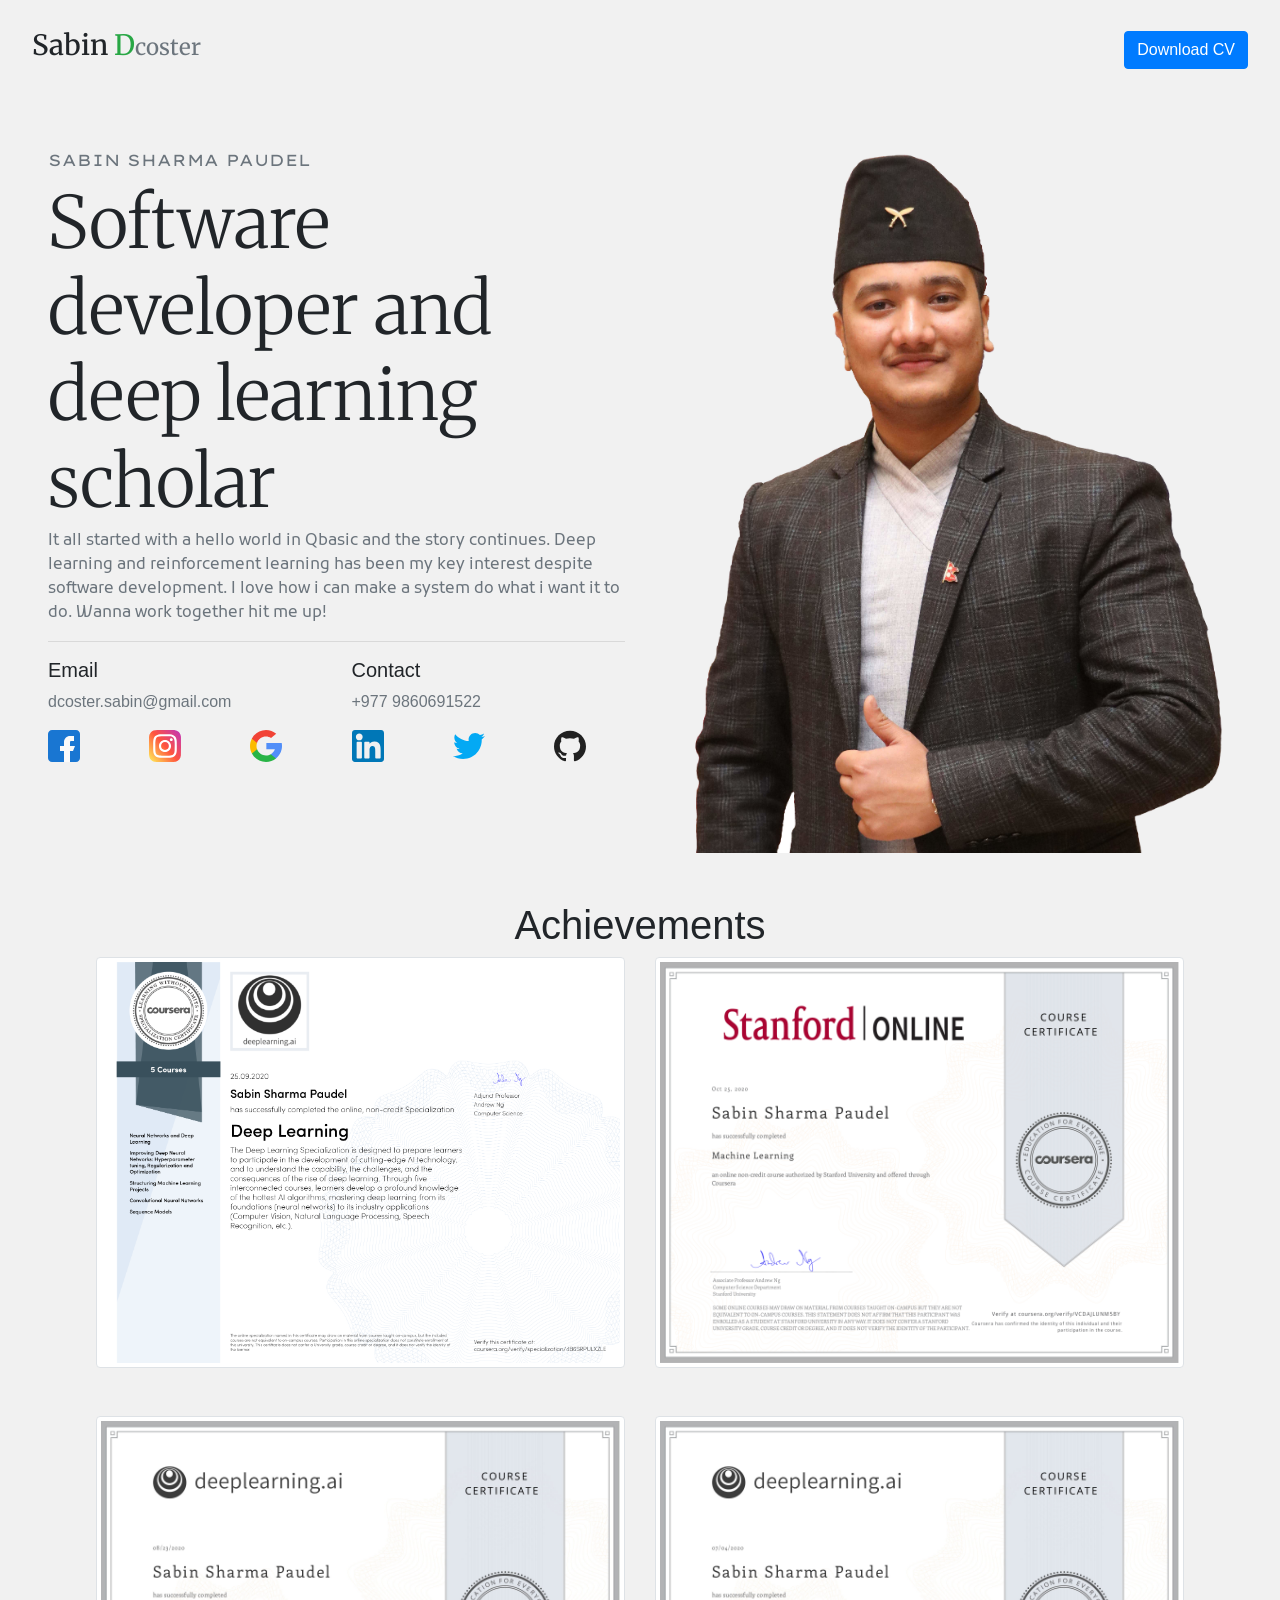
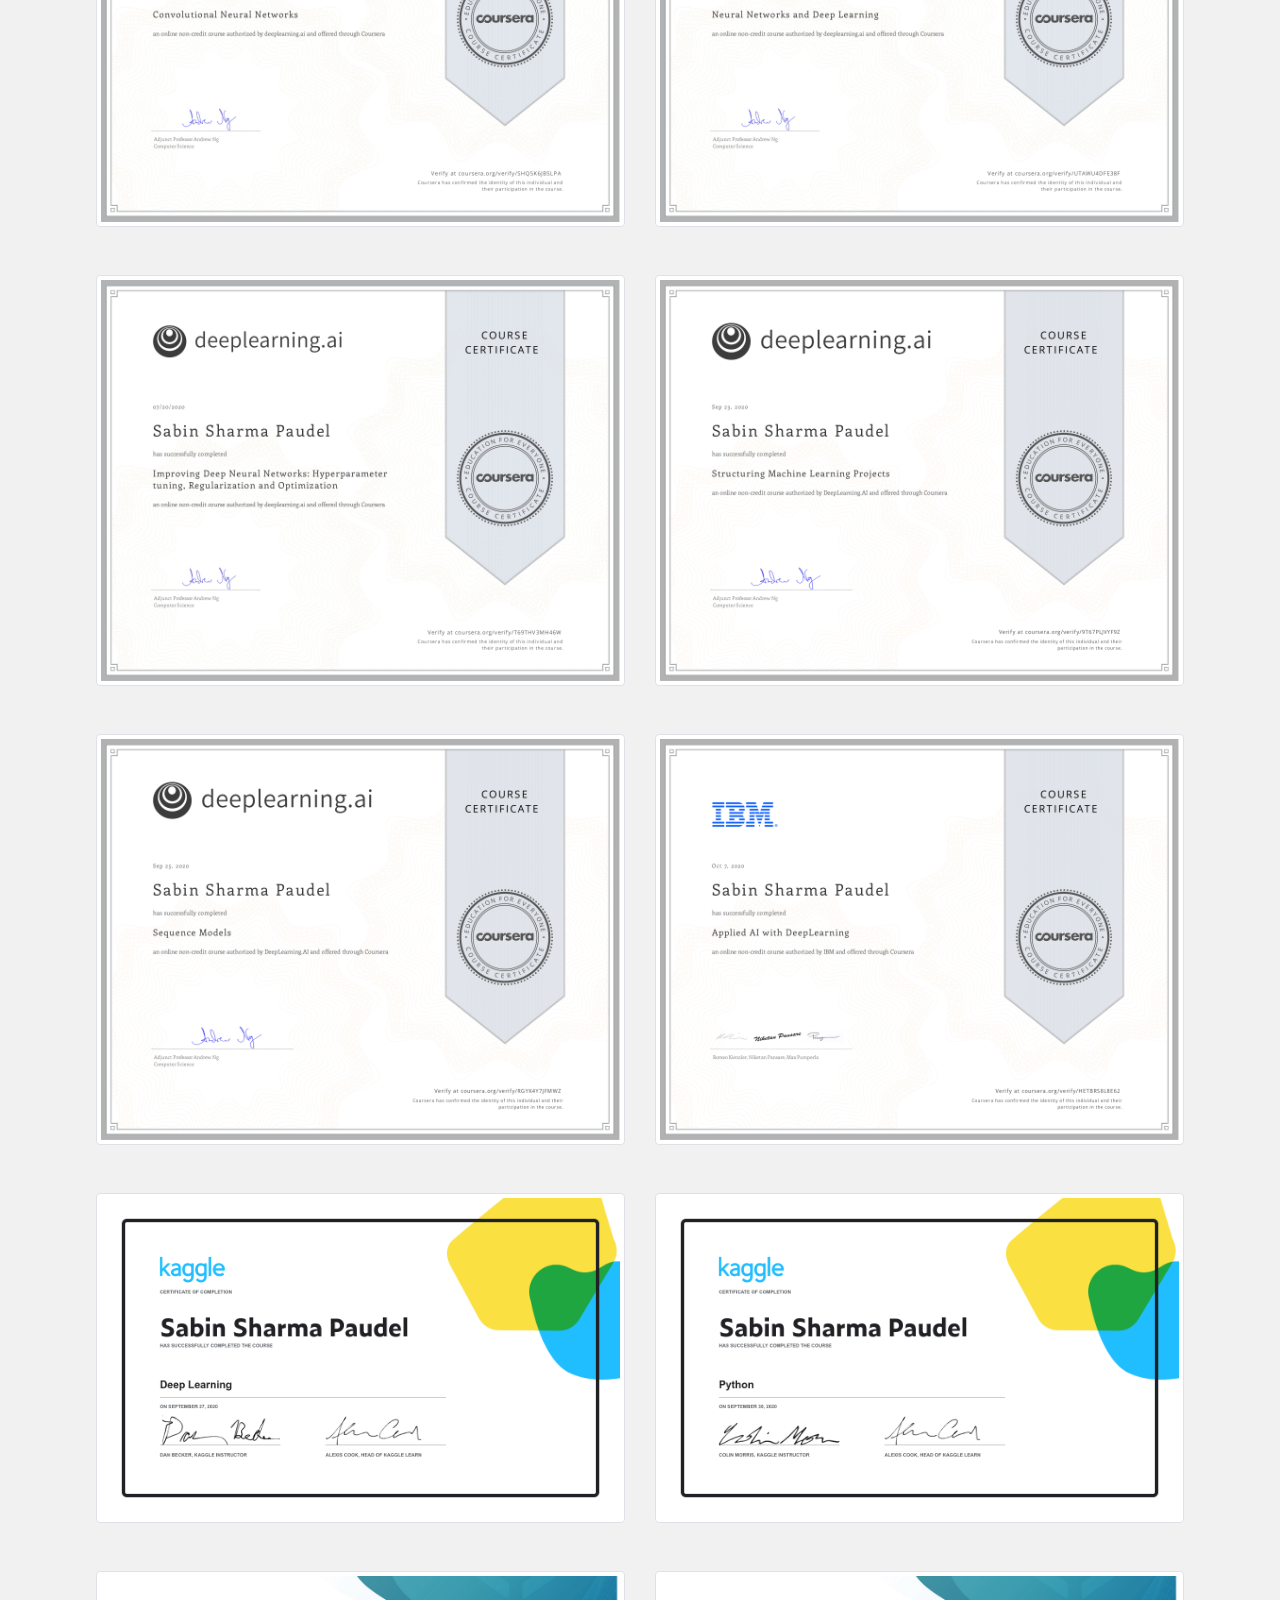
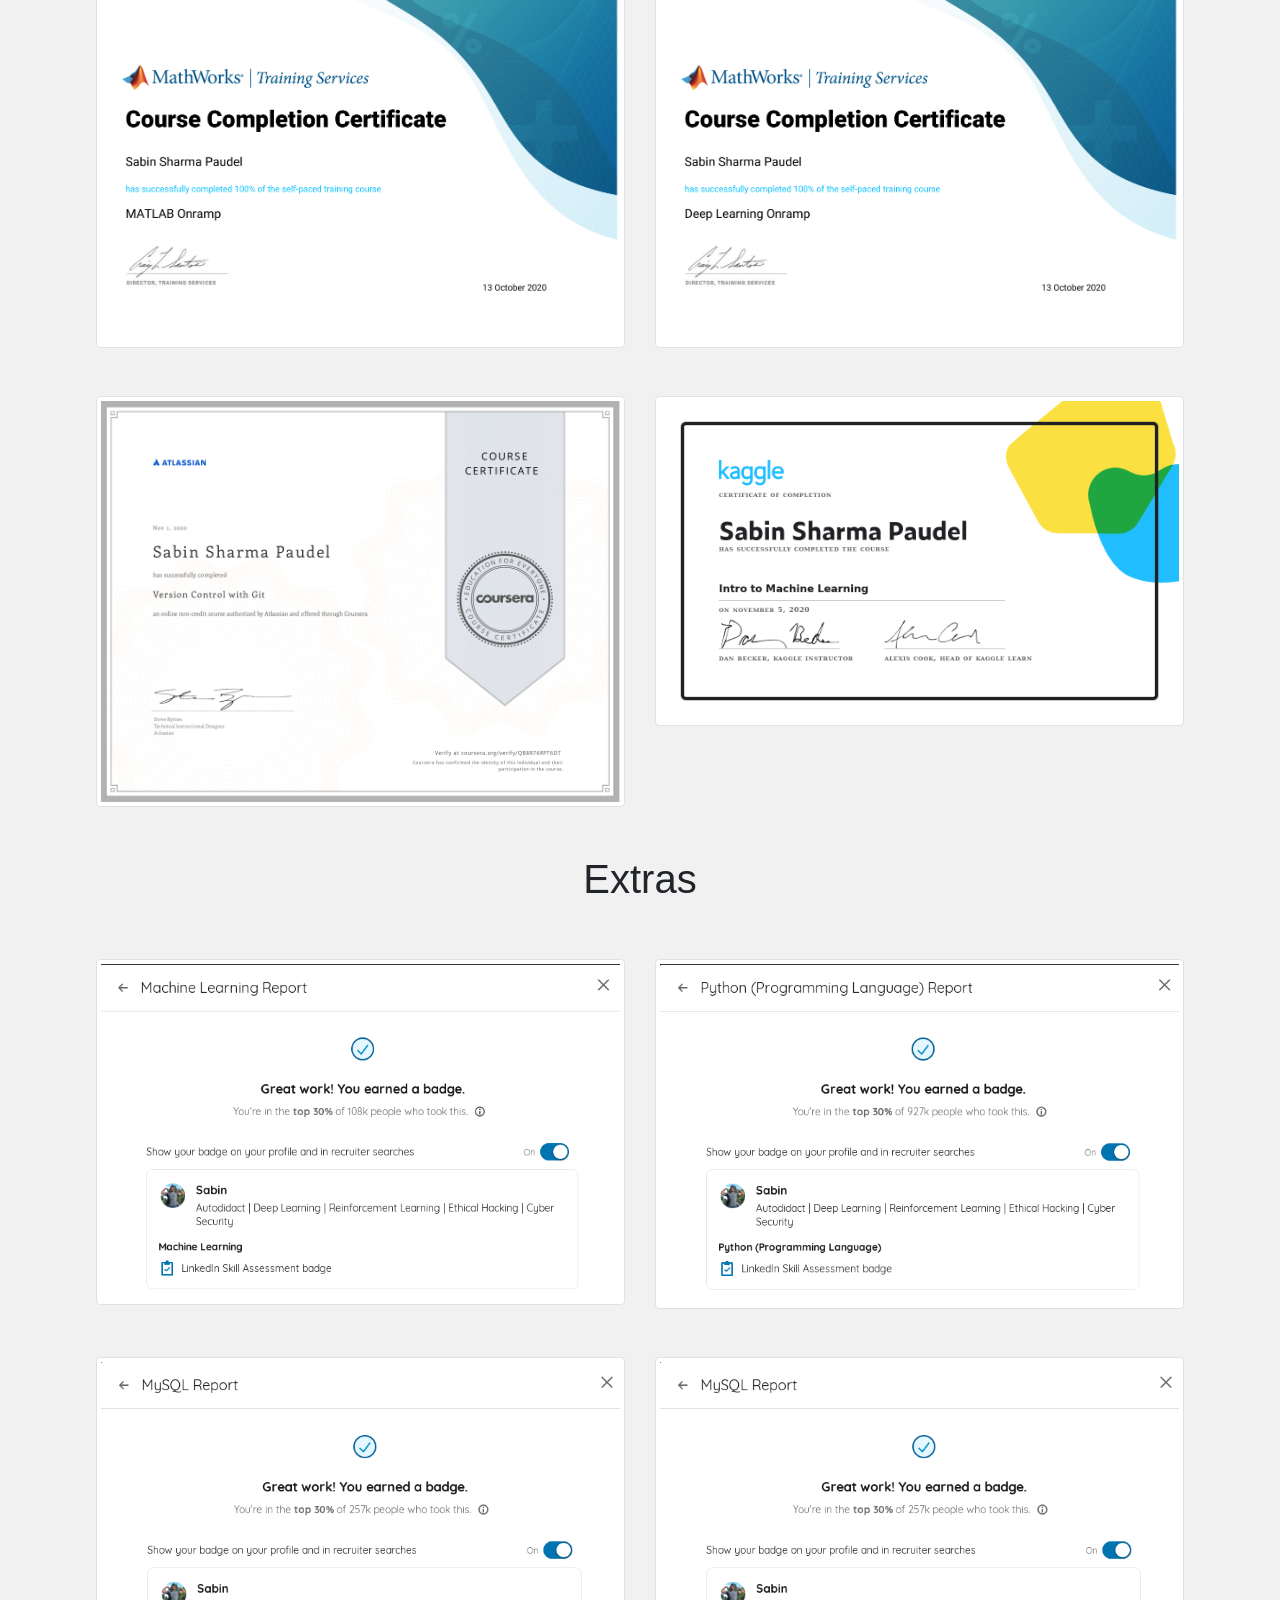
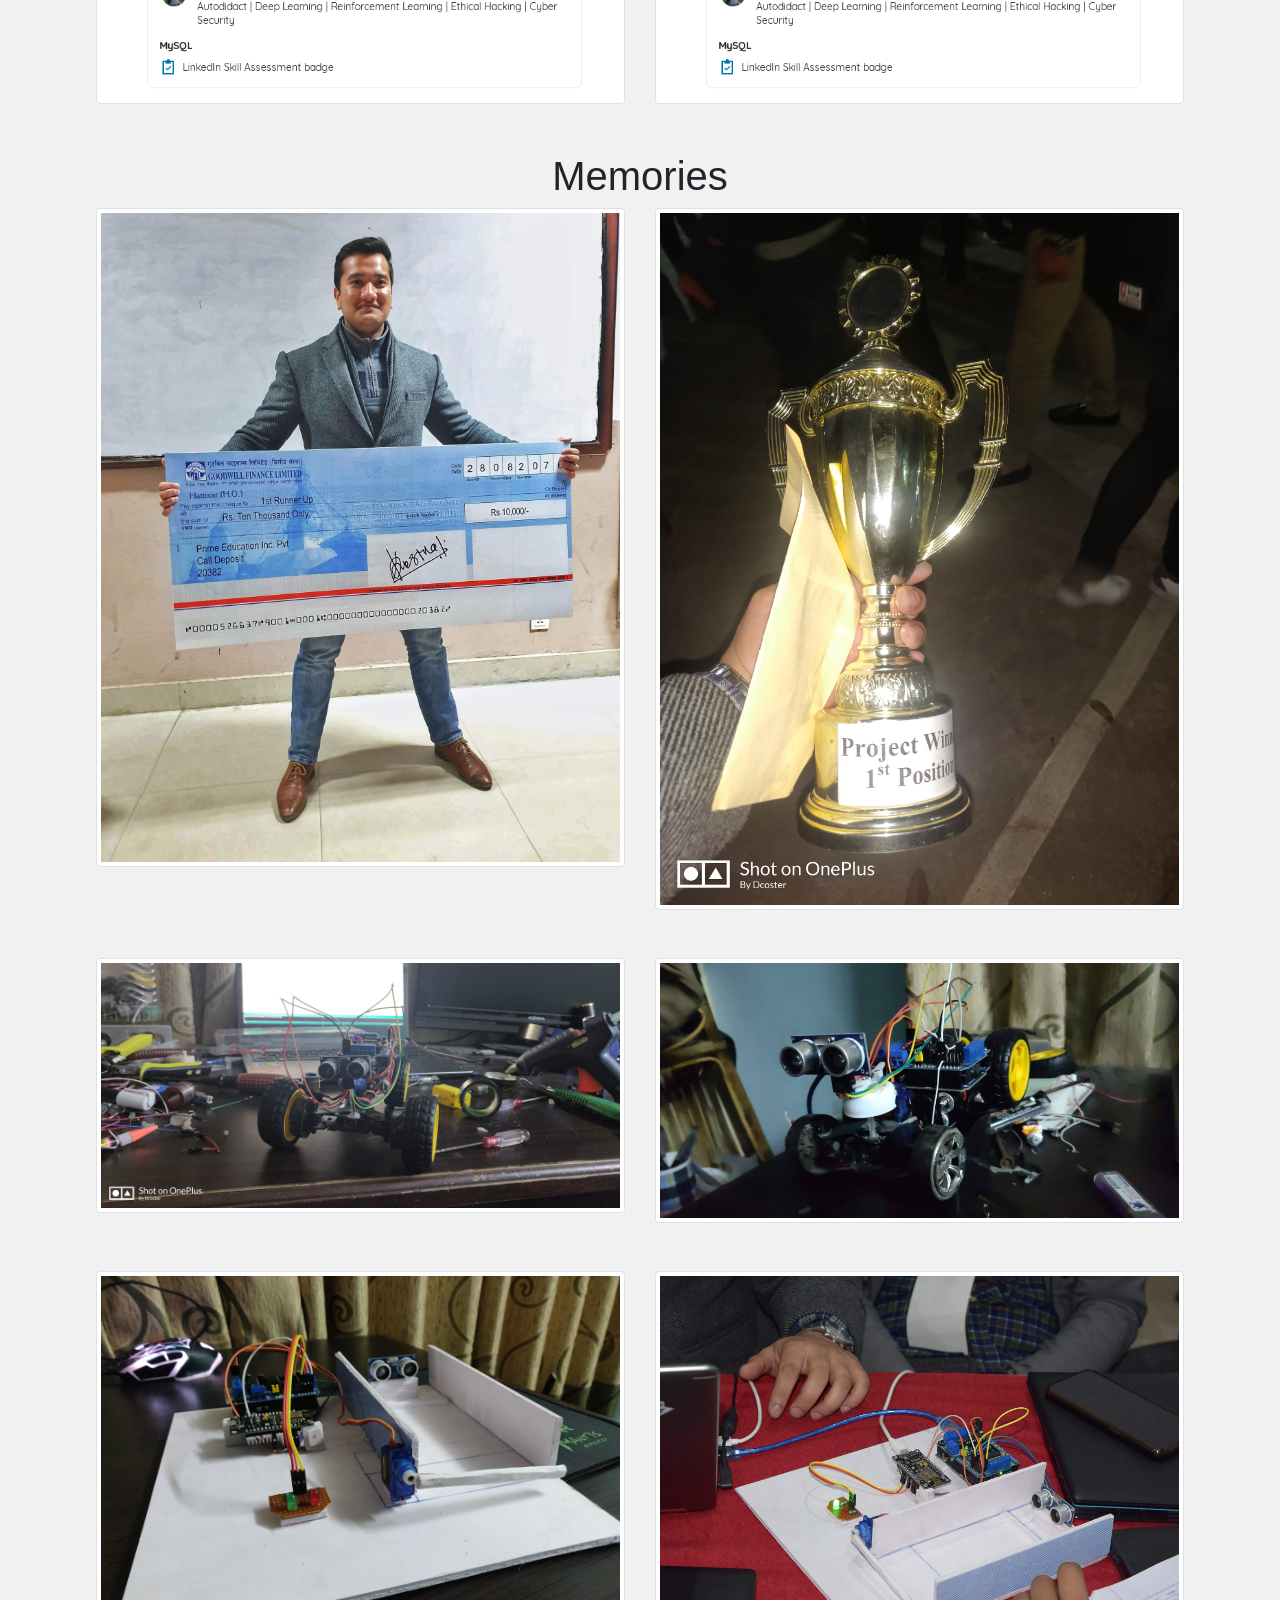
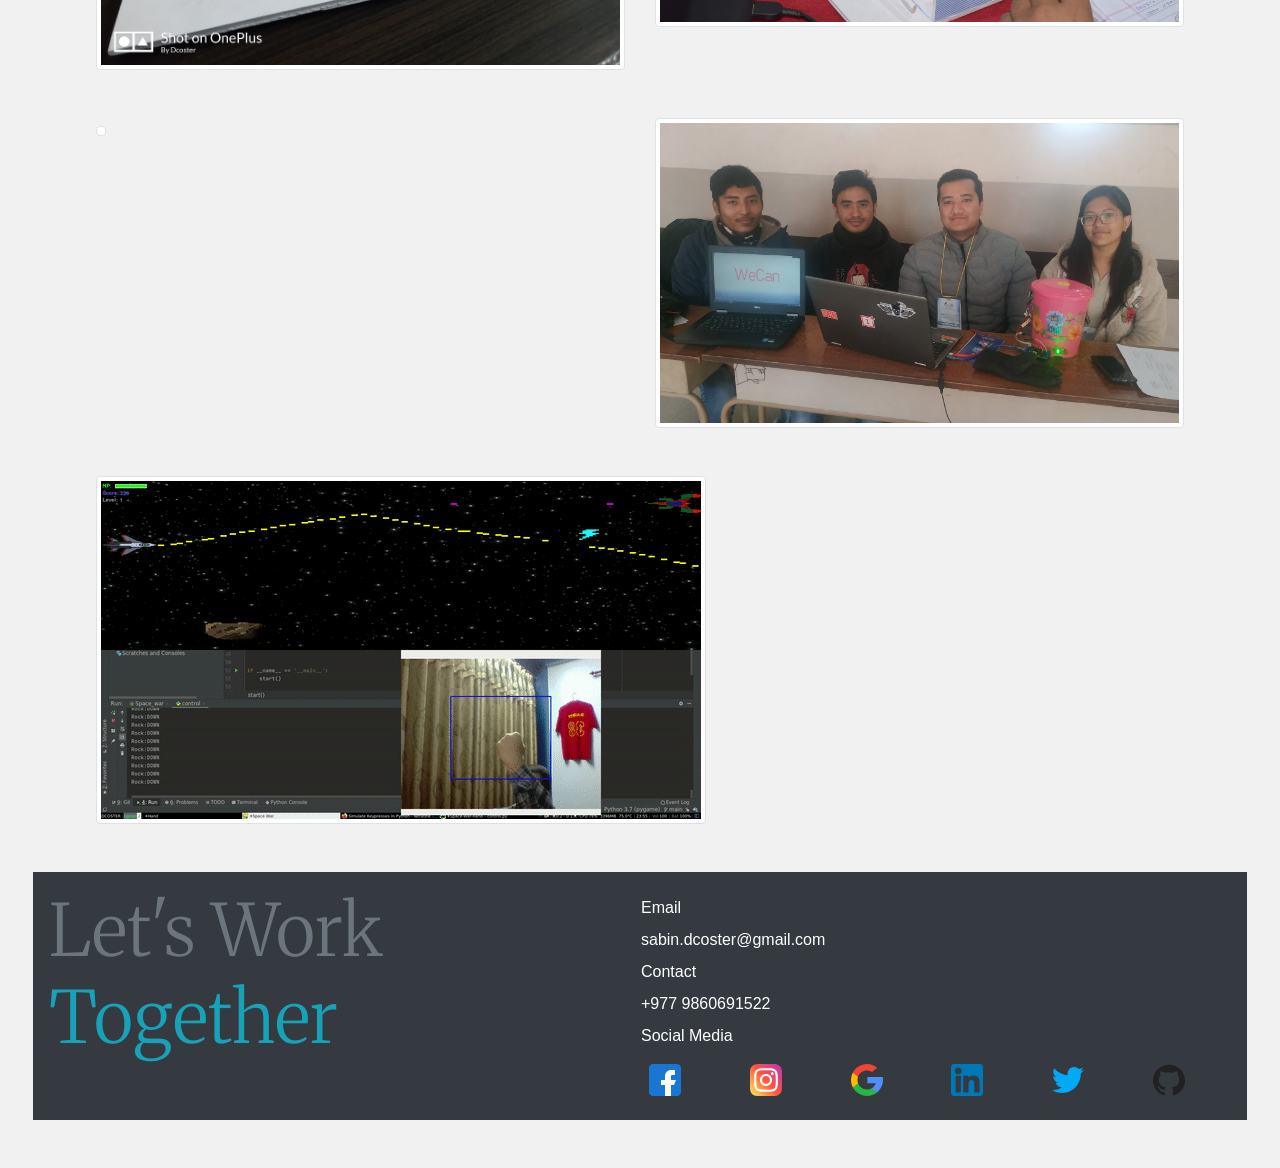
==== index.html @ be34d90a "Kaggle Ml Added" ====
<!DOCTYPE html>
<html lang="en">

<head>
    <link rel="stylesheet" href="https://stackpath.bootstrapcdn.com/bootstrap/4.5.2/css/bootstrap.min.css"
        integrity="sha384-JcKb8q3iqJ61gNV9KGb8thSsNjpSL0n8PARn9HuZOnIxN0hoP+VmmDGMN5t9UJ0Z" crossorigin="anonymous">
    <link rel="stylesheet" href="/static/fontawesome/css/all.min.css">
    <link href="https://fonts.googleapis.com/css2?family=Kufam:wght@500&family=Merriweather:ital@1&display=swap"
        rel="stylesheet">
    <link href="https://fonts.googleapis.com/css2?family=Lexend+Peta&display=swap" rel="stylesheet">
    <meta charset="UTF-8">
    <title>Sabin Dcoster</title>
</head>

<body style="background-color: #f1f1f1">

    <header class="p-3">
        <nav class="navbar ">
            <div class="navbar-brand">
                <h3 style="font-family: 'Merriweather',Serif">Sabin <span class="text-success">D<small
                            class="text-muted">coster</small></span></h3>
            </div>
            <div class="naw-item">
                <button class="btn btn-primary" onclick="window.location.href='./assets/cv/cv.pdf'">Download CV</button>
            </div>
            
            </h1>
        </nav>
    </header>
    <div class="container-fluid p-5">

        <div class="row">
            <div class="col align-text-bottom">
                <div class=" text-muted" style="font-family: 'Lexend Peta',sans-serif">SABIN SHARMA PAUDEL</div>
                <div class="display-3 pt-2" style="font-family: 'Merriweather',Serif">
                    Software developer and
                    <br>
                    deep learning scholar
                </div>
                <div class="text-muted mt-1 text-justified" style="font-family: 'Kufam',Serif">
                    It all started with a hello world in Qbasic and the story continues. Deep learning and reinforcement
                    learning
                    has been my key interest despite software development. I love how i can make a system do what i want
                    it
                    to do.
                    Wanna work together hit me up!
                </div>
                <hr>
                <div class="row">
                    <div class="col">
                        <h5>Email</h5>
                        <div class="text-muted">dcoster.sabin@gmail.com</div>
                    </div>
                    <div class="col">
                        <h5>Contact</h5>
                        <div class="text-muted">
                            +977 9860691522
                        </div>
                    </div>
                </div>
                <div class="row mt-3">
                    <div class="col">
                        <img src="./assets/images/social_media/facebook.svg" height="32" width="32" alt=""
                            style="cursor: pointer"
                            onclick="window.location.href='https://www.facebook.com/sabin.sharma.73307'">
                    </div>
                    <div class="col">
                        <img src="./assets/images/social_media/instagram-sketched.svg" height="32" width="32" alt=""
                            style="cursor: pointer"
                            onclick="window.location.href='https://www.instagram.com/dcoster.sabin/'">
                    </div>
                    <div class="col">
                        <img src="./assets/images/social_media/google-hangouts.svg" height="32" width="32" alt=""
                            style="cursor: pointer">
                    </div>
                    <div class="col">
                        <img src="./assets/images/social_media/linkedin.svg" height="32" width="32" alt=""
                            style="cursor: pointer"
                            onclick="window.location.href='https://www.linkedin.com/in/sabin-sharma-398a63192/'">
                    </div>
                    <div class="col">
                        <img src="./assets/images/social_media/twitter.svg" height="32" width="32" alt=""
                            style="cursor: pointer">
                    </div>
                    <div class="col">
                        <img src="./assets/images/social_media/github.svg" height="32" width="32" alt=""
                            style="cursor: pointer" onclick="window.location.href='https://github.com/dcostersabin'">
                    </div>
                </div>
            </div>
            <div class="col">
                <img src="./assets/images/self_with_gray.jpeg" alt="" class="img-fluid">
            </div>
        </div>

        <div class="row m-5">
            <div class="col text-center">
                <h1>Achievements</h1>
            </div>
            <div class="row">
                <div class="col">
                    <img src="./assets/images/certificates/specialization.png" alt="" srcset="" class="img-thumbnail">
                </div>

                <div class="col">
                    <img src="./assets/images/certificates/stanford.png" alt="" srcset="" class="img-thumbnail">
                </div>



            </div>
            <div class="row mt-5 ">
                <div class="col">
                    <img src="./assets/images/certificates/cnn.jpg" alt="..." class="img-thumbnail">
                </div>
                <div class="col">
                    <img src="./assets/images/certificates/deep.jpg" alt="..." class="img-thumbnail">
                </div>

            </div>

            <div class="row mt-5 ">

                <div class="col">
                    <img src="./assets/images/certificates/hyper.jpg" alt="..." class="img-thumbnail">
                </div>
                <div class="col">
                    <img src="./assets/images/certificates/structure.png" alt="..." class="img-thumbnail">
                </div>


            </div>


            <div class="row mt-5">
                <div class="col">
                    <img src="./assets/images/certificates/sequence.png" alt="..." class="img-thumbnail">
                </div>
                <div class="col">
                    <img src="./assets/images/certificates/ibm_deep_learning.png" alt="..." class="img-thumbnail">
                </div>

            </div>

            <div class="row mt-5">
                <div class="col">
                    <img src="./assets/images/certificates/kaggle_deep_learning.png" alt="" srcset=""
                        class="img-thumbnail">
                </div>
                <div class="col">
                    <img src="./assets/images/certificates/kaggle_python.png" alt="" srcset="" class="img-thumbnail">
                </div>

            </div>
            <div class="row mt-5">
                <div class="col">
                    <img src="./assets/images/certificates/matlab.png" alt="" srcset="" class="img-thumbnail">
                </div>
                <div class="col">
                    <img src="./assets/images/certificates/matlab_deeplearning.png" alt="" srcset=""
                        class="img-thumbnail">
                </div>

            </div>

            <div class="row mt-5">
                <div class="col">
                    <img src="./assets/images/certificates/git.png" alt="" srcset="" class="img-thumbnail">
                </div>
                
                <div class="col">
                    <img src="./assets/images/certificates/kaggle-ml.png" alt="" srcset="" class="img-thumbnail">
                </div>

            </div>

        </div>

        <div class="row m-5 text-center">

            <div class="col col-md-12 text-center">
                <h1>Extras</h1>
            </div>


            <div class="row mt-5">
                <div class="col col-md-6 ">
                    <img class="img-thumbnail" src="./assets/images/certificates/linkedin-ml.png" alt="">
                </div>
                <div class="col col-md-6">
                    <img src="./assets/images/certificates/linkedin-python.png" alt="" class="img-thumbnail">
                </div>
                
            </div>
            <div class="row mt-5">
               
                <div class="col col-md-6">
                    <img src="./assets/images/certificates/linkedin-mysql.png" alt="" class="img-thumbnail">
                </div>
                <div class="col col-md-6">
                    <img src="./assets/images/certificates/linkedin-mysql.png" alt="" class="img-thumbnail">
                </div>
            </div>

        </div>


        <div class="row m-5 ">

            <div class="col text-center">
                <h1>Memories</h1>
            </div>

            <div class="row">
                <div class="col">
                    <img class="img-thumbnail" src="./assets/memories/firstwecan.jpg" alt="">
                </div>
                <div class="col">
                    <img class="img-thumbnail" src="./assets/memories/first.jpg" alt="">
                </div>
            </div>

            <div class="row mt-5">

                <div class="col">
                    <img class="img-thumbnail" src="./assets/memories/autonomous.jpg" alt="">
                </div>
                <div class="col">
                    <img class="img-thumbnail" src="./assets/memories/car.jpeg" alt="">
                </div>

            </div>

            <div class="row mt-5">

                <div class="col">
                    <img class="img-thumbnail" src="./assets/memories/parking2.jpg" alt="">
                </div>
                <div class="col">
                    <img class="img-thumbnail" src="./assets/memories/parking1.jpg" alt="">
                </div>

            </div>

            <div class="row mt-5">

                <div class="col">
                    <img class="img-thumbnail" src="./assets/memories/wecan.gif" alt="">
                </div>
                <div class="col">
                    <img class="img-thumbnail" src="./assets/memories/wecanprime.jpg" alt="">
                </div>
            </div>

            <div class="row mt-5">

                <div class="col">
                    <img class="img-thumbnail" src="./assets/memories/demo.gif" alt="">
                </div>

            </div>


        </div>

        <div class="row bg-dark text-white mt-3">
            <div class="col p-3">
                <div class="display-3 text-muted " style="font-family: 'Merriweather',Serif">
                    Let's Work <span class="text-info">Together</span>
                </div>

            </div>

            <!--        Footer          -->
            <div class="col p-3">
                <div class="row mt-2">Email</div>
                <div class="row mt-2">sabin.dcoster@gmail.com</div>
                <div class="row mt-2">Contact</div>
                <div class="row mt-2">+977 9860691522</div>
                <div class="row mt-2">Social Media</div>
                <div class="row mt-2">
                    <div class="col p-2">
                        <img src="./assets/images/social_media/facebook.svg" height="32" width="32" alt=""
                            style="cursor: pointer"
                            onclick="window.location.href='https://www.facebook.com/sabin.sharma.73307'">
                    </div>
                    <div class="col p-2">
                        <img src="./assets/images/social_media/instagram-sketched.svg" height="32" width="32" alt=""
                            style="cursor: pointer"
                            onclick="window.location.href='https://www.instagram.com/dcoster.sabin/'">
                    </div>
                    <div class="col p-2">
                        <img src="./assets/images/social_media/google-hangouts.svg" height="32" width="32" alt=""
                            style="cursor: pointer">
                    </div>
                    <div class="col p-2">
                        <img src="./assets/images/social_media/linkedin.svg" height="32" width="32" alt=""
                            style="cursor: pointer"
                            onclick="window.location.href='https://www.linkedin.com/in/sabin-sharma-398a63192/'">
                    </div>
                    <div class="col p-2">
                        <img src="./assets/images/social_media/twitter.svg" height="32" width="32" alt=""
                            style="cursor: pointer">
                    </div>
                    <div class="col p-2">
                        <img src="./assets/images/social_media/github.svg" height="32" width="32" alt=""
                            style="cursor: pointer" onclick="window.location.href='https://github.com/dcostersabin'">
                    </div>
                </div>

            </div>
            <!--        Footer Close        -->
        </div>
    </div>

</body>
<script src="https://code.jquery.com/jquery-3.5.1.slim.min.js"
    integrity="sha384-DfXdz2htPH0lsSSs5nCTpuj/zy4C+OGpamoFVy38MVBnE+IbbVYUew+OrCXaRkfj" crossorigin="anonymous">
</script>
<script src="https://cdn.jsdelivr.net/npm/popper.js@1.16.1/dist/umd/popper.min.js"
    integrity="sha384-9/reFTGAW83EW2RDu2S0VKaIzap3H66lZH81PoYlFhbGU+6BZp6G7niu735Sk7lN" crossorigin="anonymous">
</script>
<script src="https://stackpath.bootstrapcdn.com/bootstrap/4.5.2/js/bootstrap.min.js"
    integrity="sha384-B4gt1jrGC7Jh4AgTPSdUtOBvfO8shuf57BaghqFfPlYxofvL8/KUEfYiJOMMV+rV" crossorigin="anonymous">
</script>

</html>
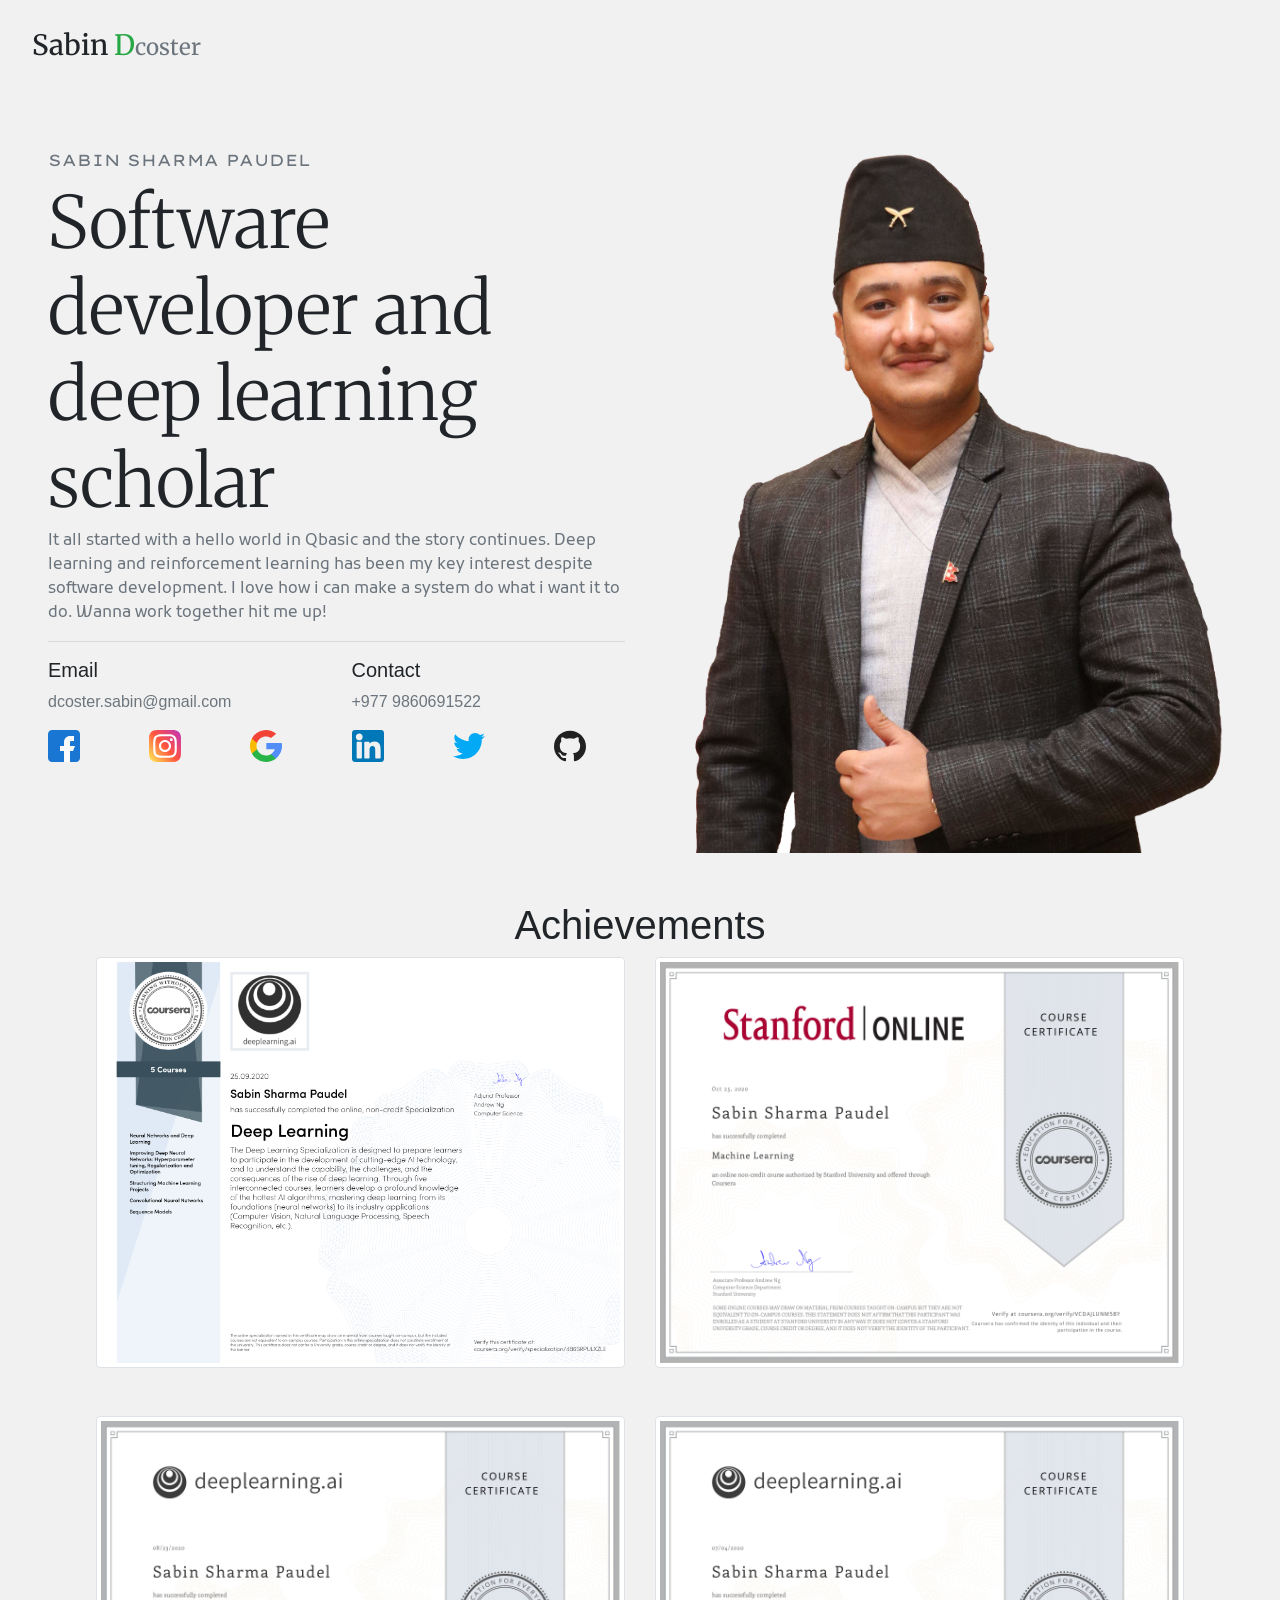
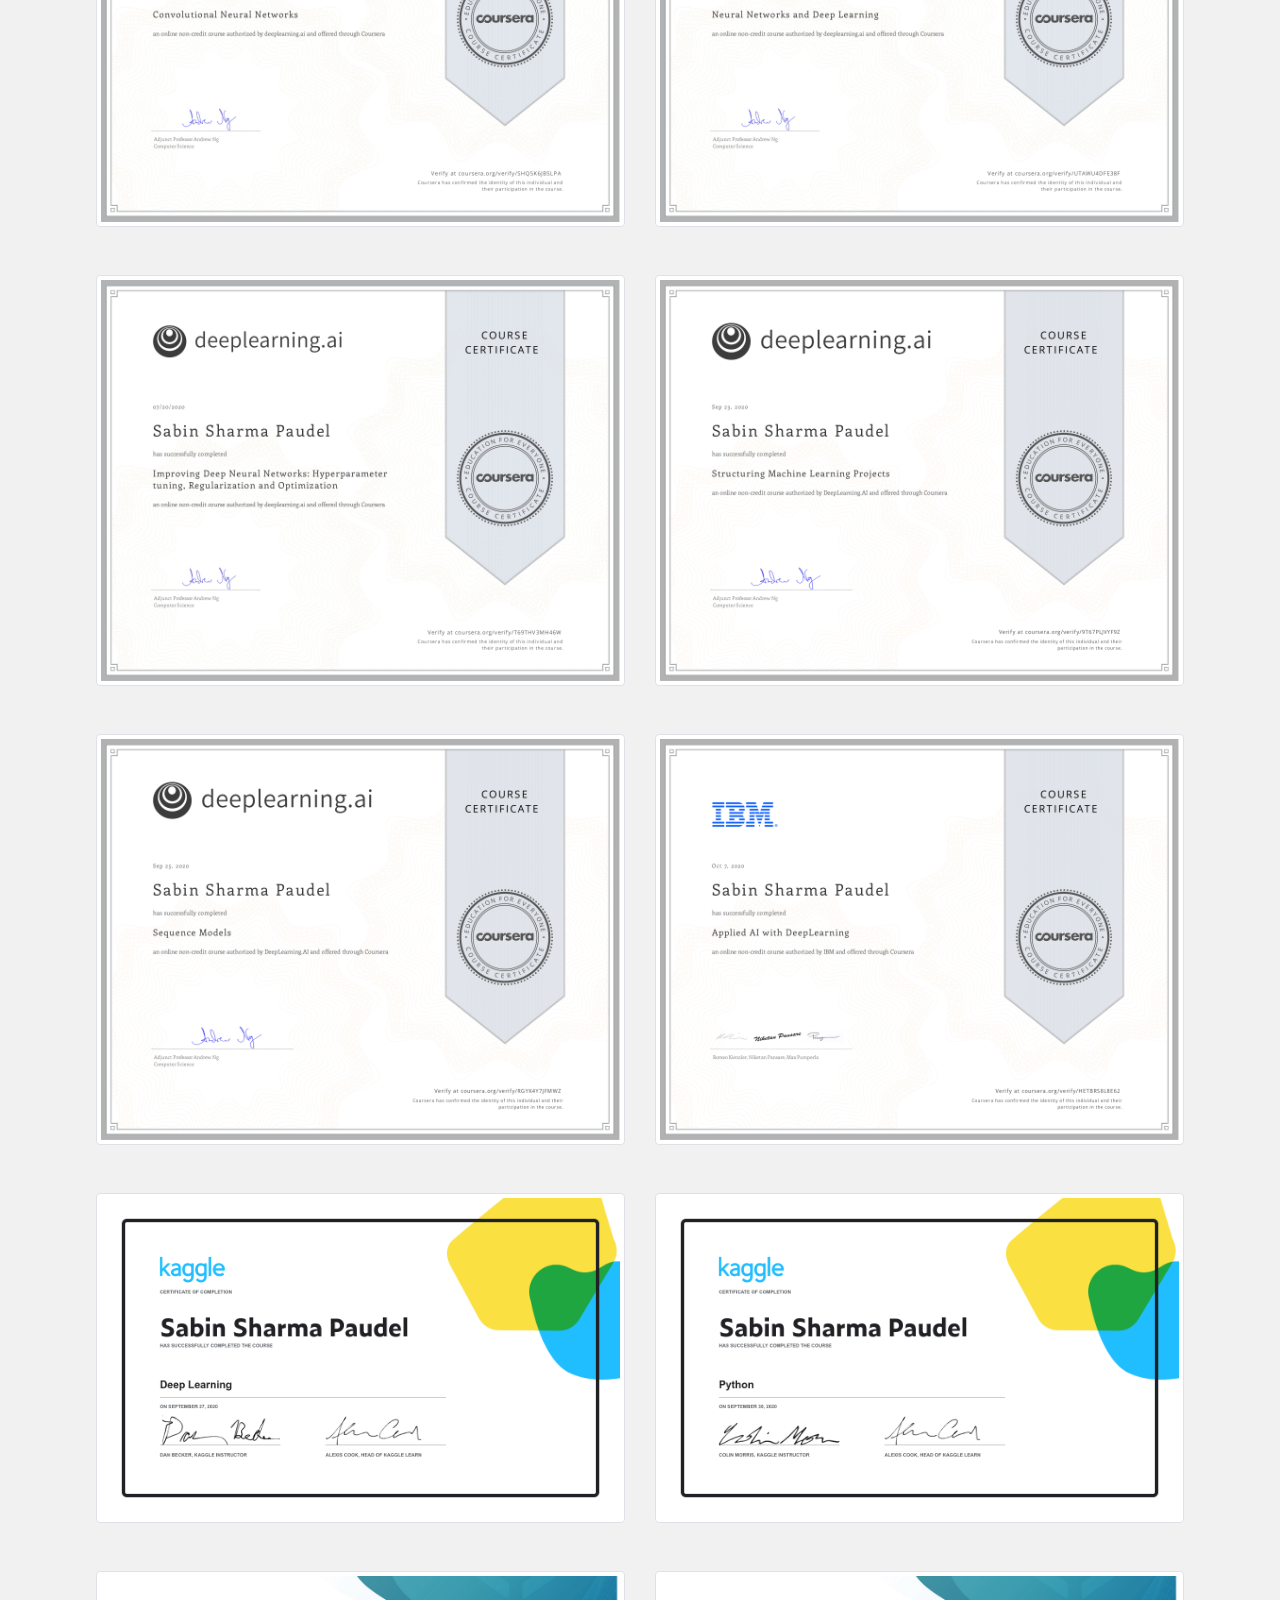
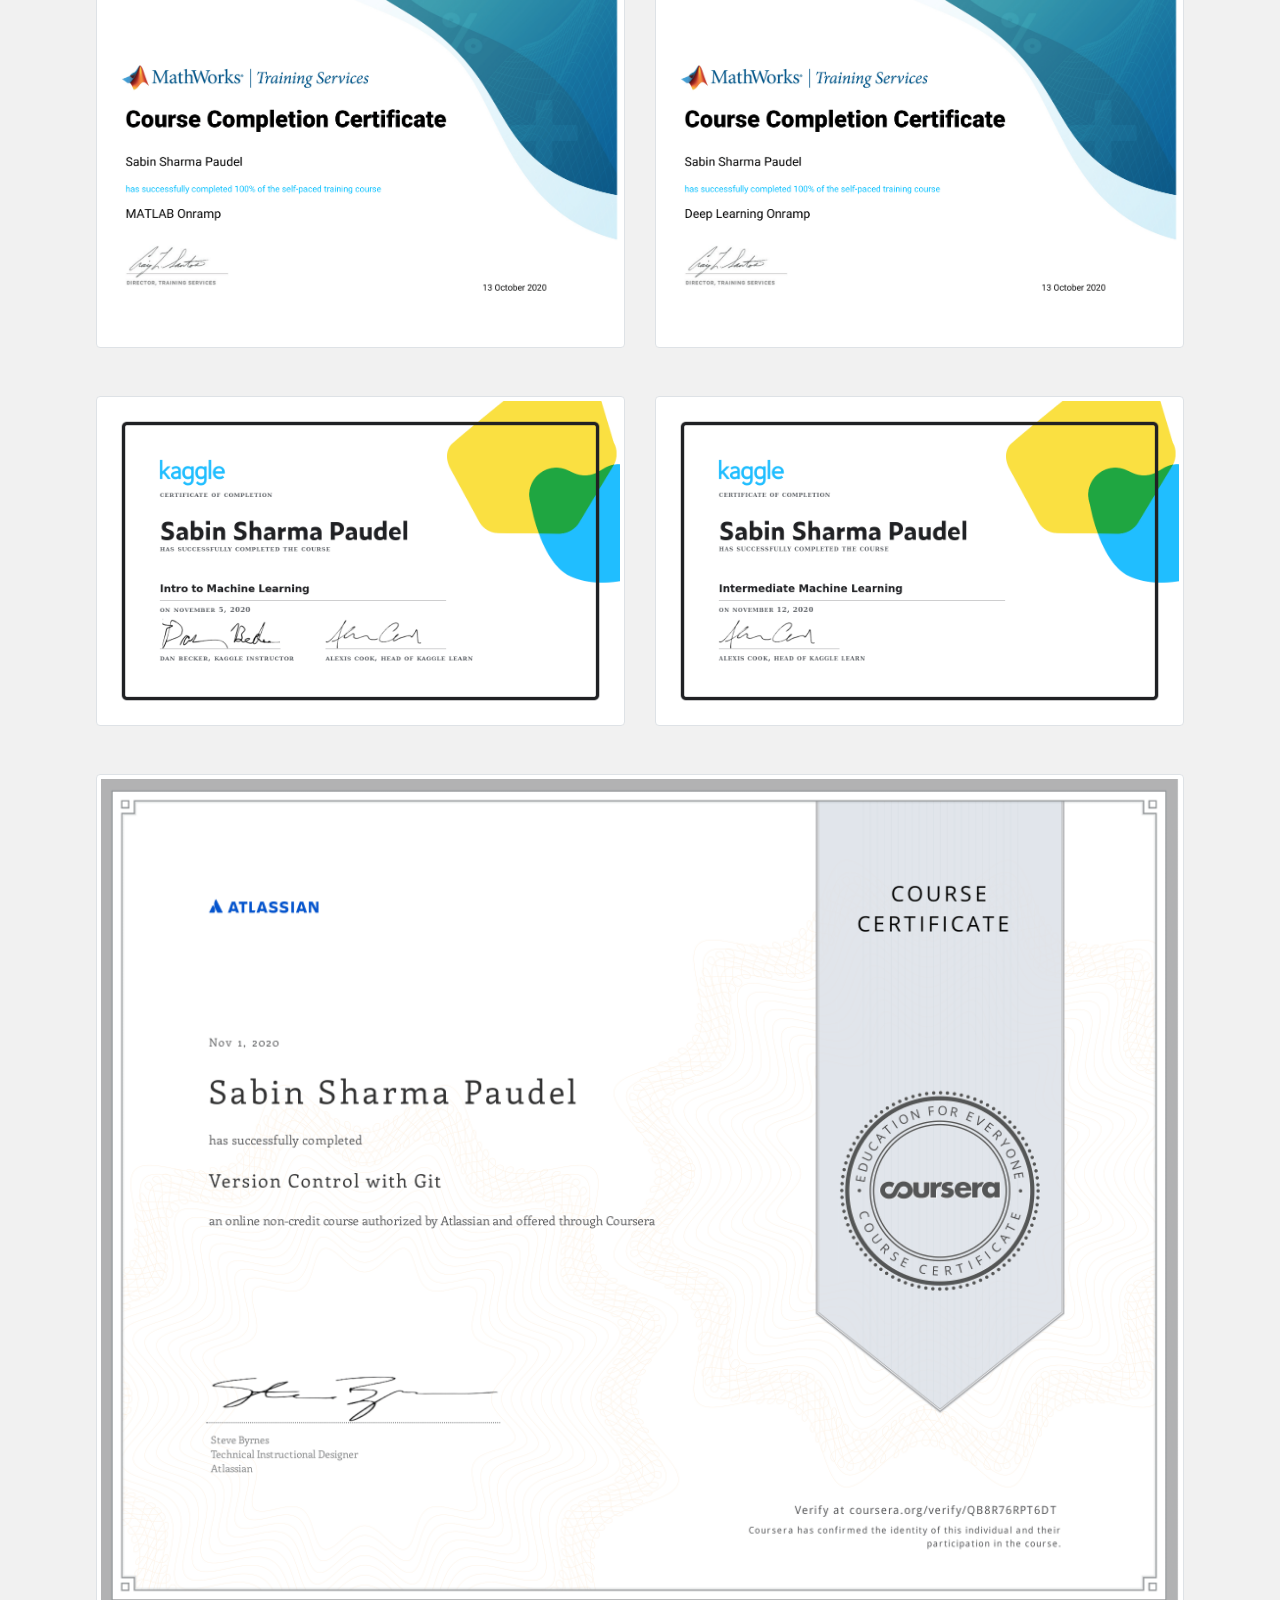
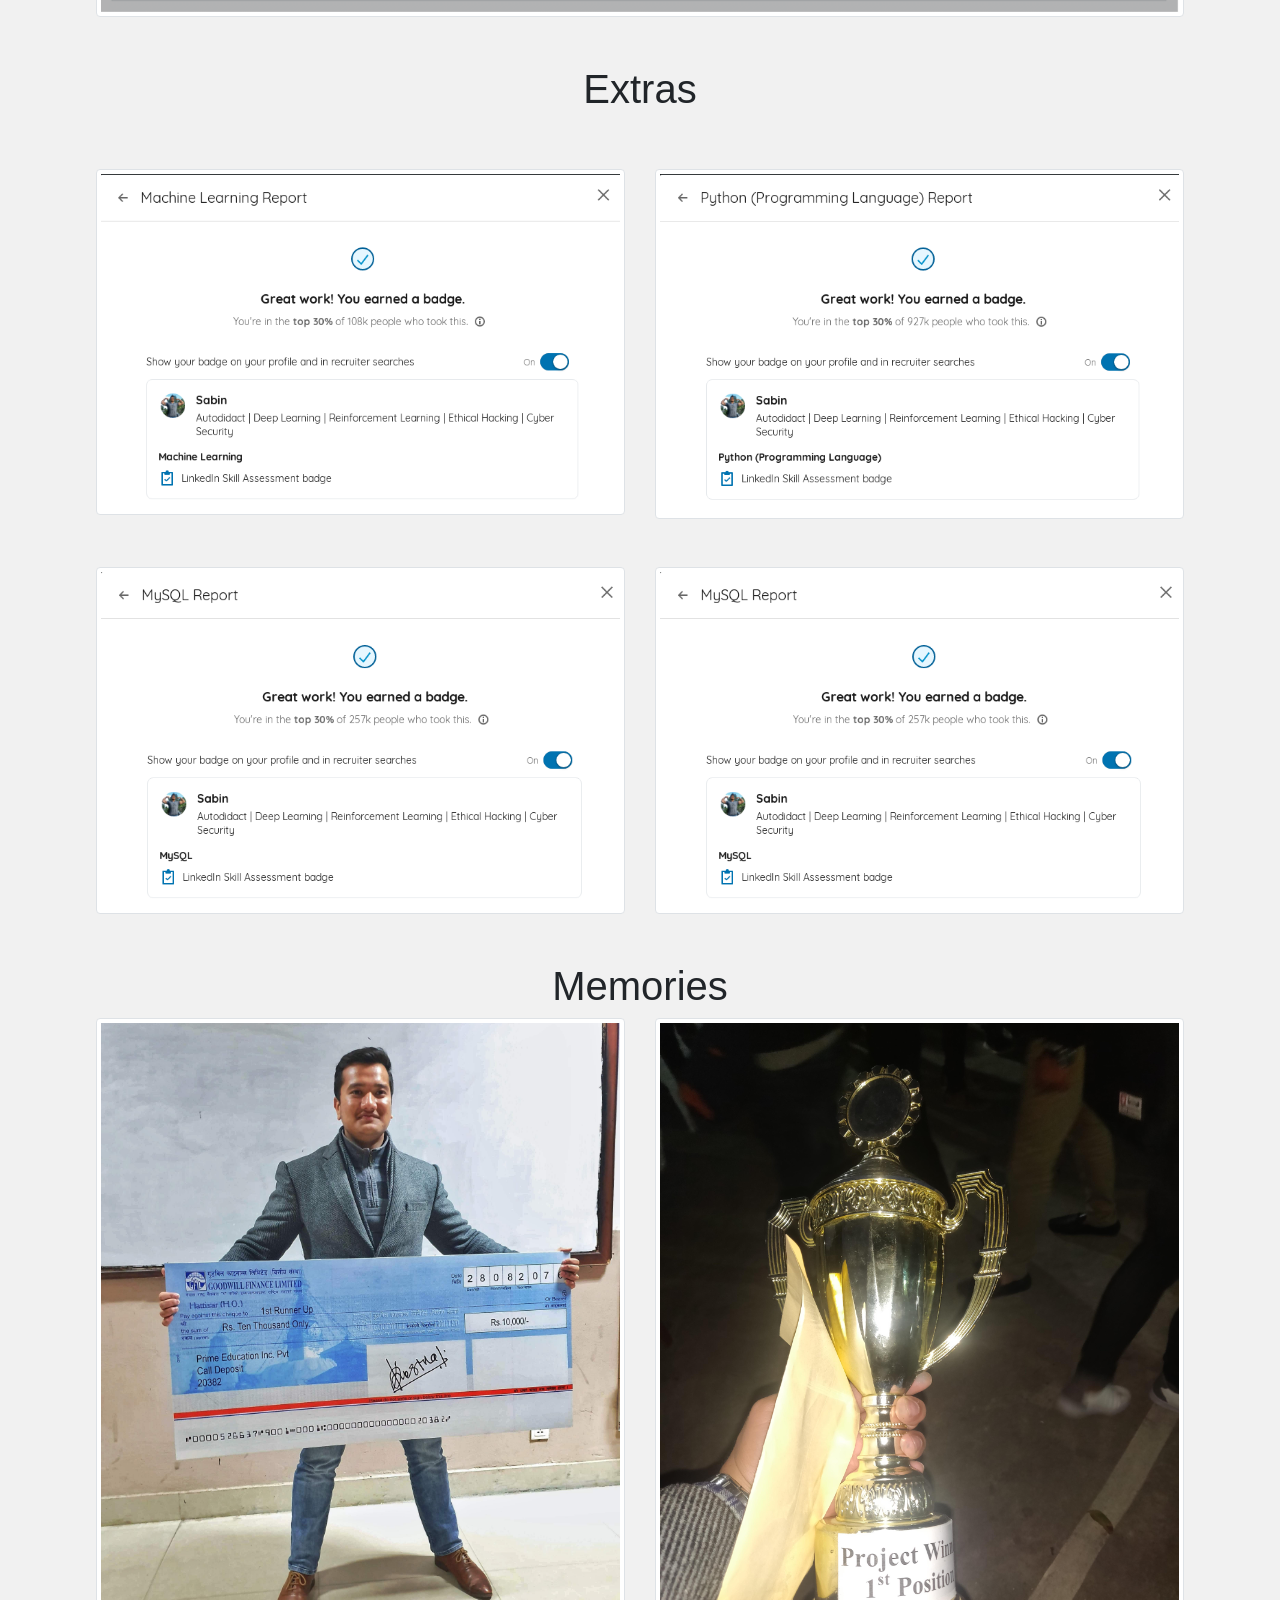
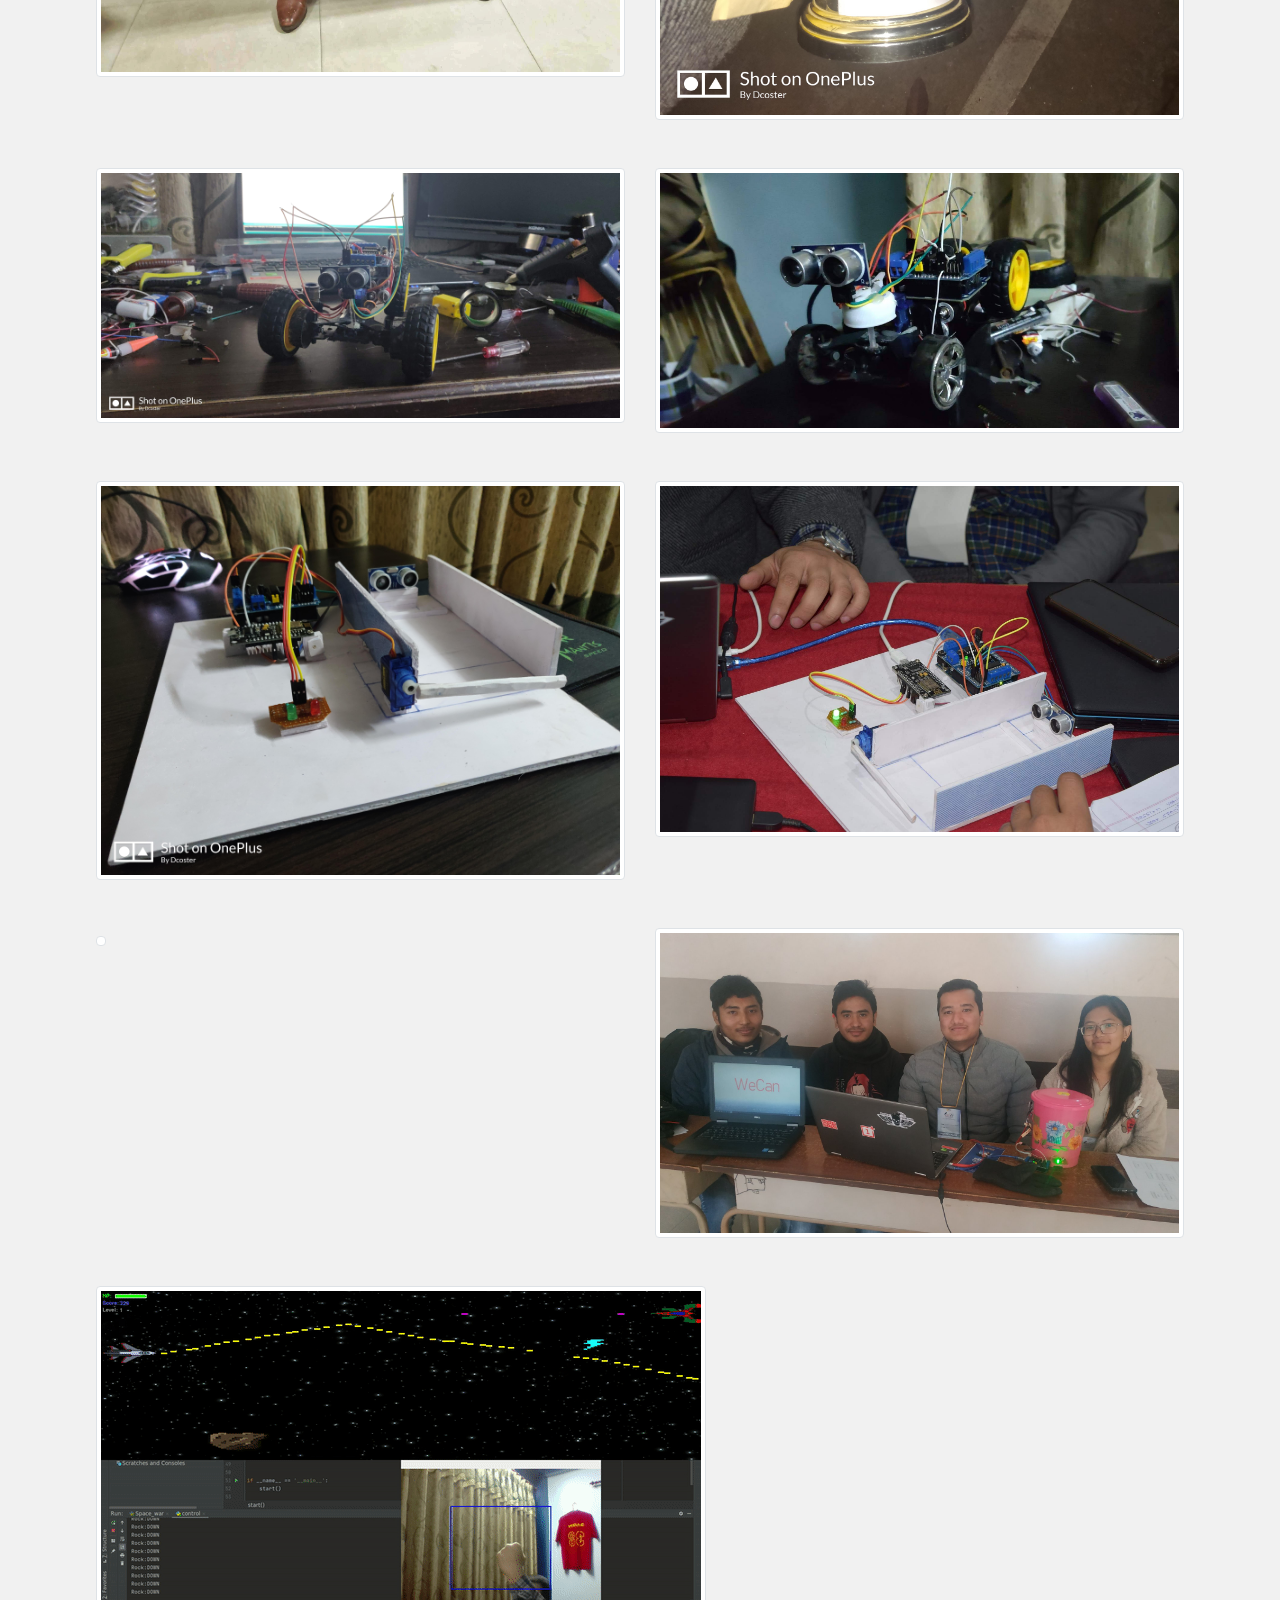
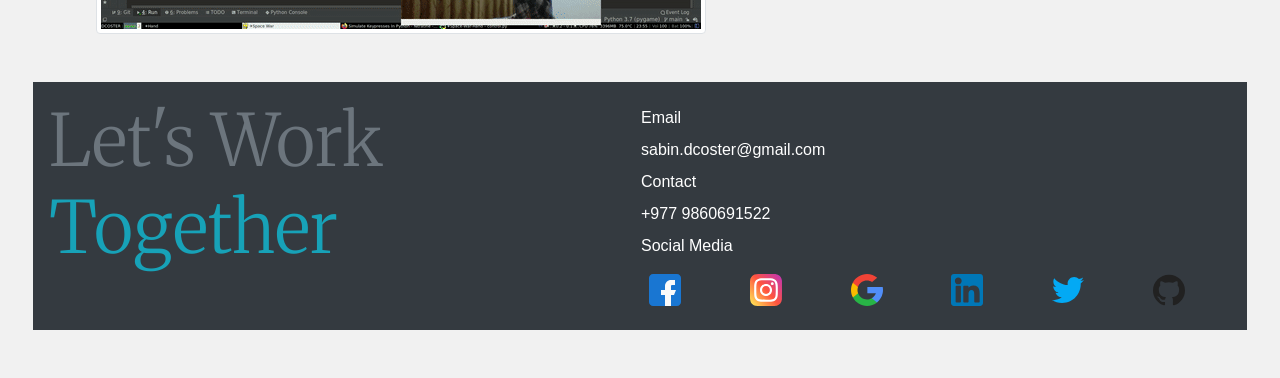
==== commit c9adbc16: "Kaggle ML-Intermediate Added" ====
--- a/index.html
+++ b/index.html
@@ -20,9 +20,9 @@
                 <h3 style="font-family: 'Merriweather',Serif">Sabin <span class="text-success">D<small
                             class="text-muted">coster</small></span></h3>
             </div>
-            <div class="naw-item">
+            <!-- <div class="naw-item">
                 <button class="btn btn-primary" onclick="window.location.href='./assets/cv/cv.pdf'">Download CV</button>
-            </div>
+            </div> -->
             
             </h1>
         </nav>
@@ -165,13 +165,21 @@
 
             <div class="row mt-5">
                 <div class="col">
+                    <img src="./assets/images/certificates/kaggle-ml.png" alt="" srcset="" class="img-thumbnail">
+                </div>
+                
+                <div class="col">
+                    <img src="./assets/images/certificates/kaggle-ml2.png" alt="" srcset="" class="img-thumbnail">
+                </div>
+
+            </div>
+
+            <div class="row mt-5">
+                <div class="col">
                     <img src="./assets/images/certificates/git.png" alt="" srcset="" class="img-thumbnail">
                 </div>
                 
-                <div class="col">
-                    <img src="./assets/images/certificates/kaggle-ml.png" alt="" srcset="" class="img-thumbnail">
-                </div>
-
+                
             </div>
 
         </div>
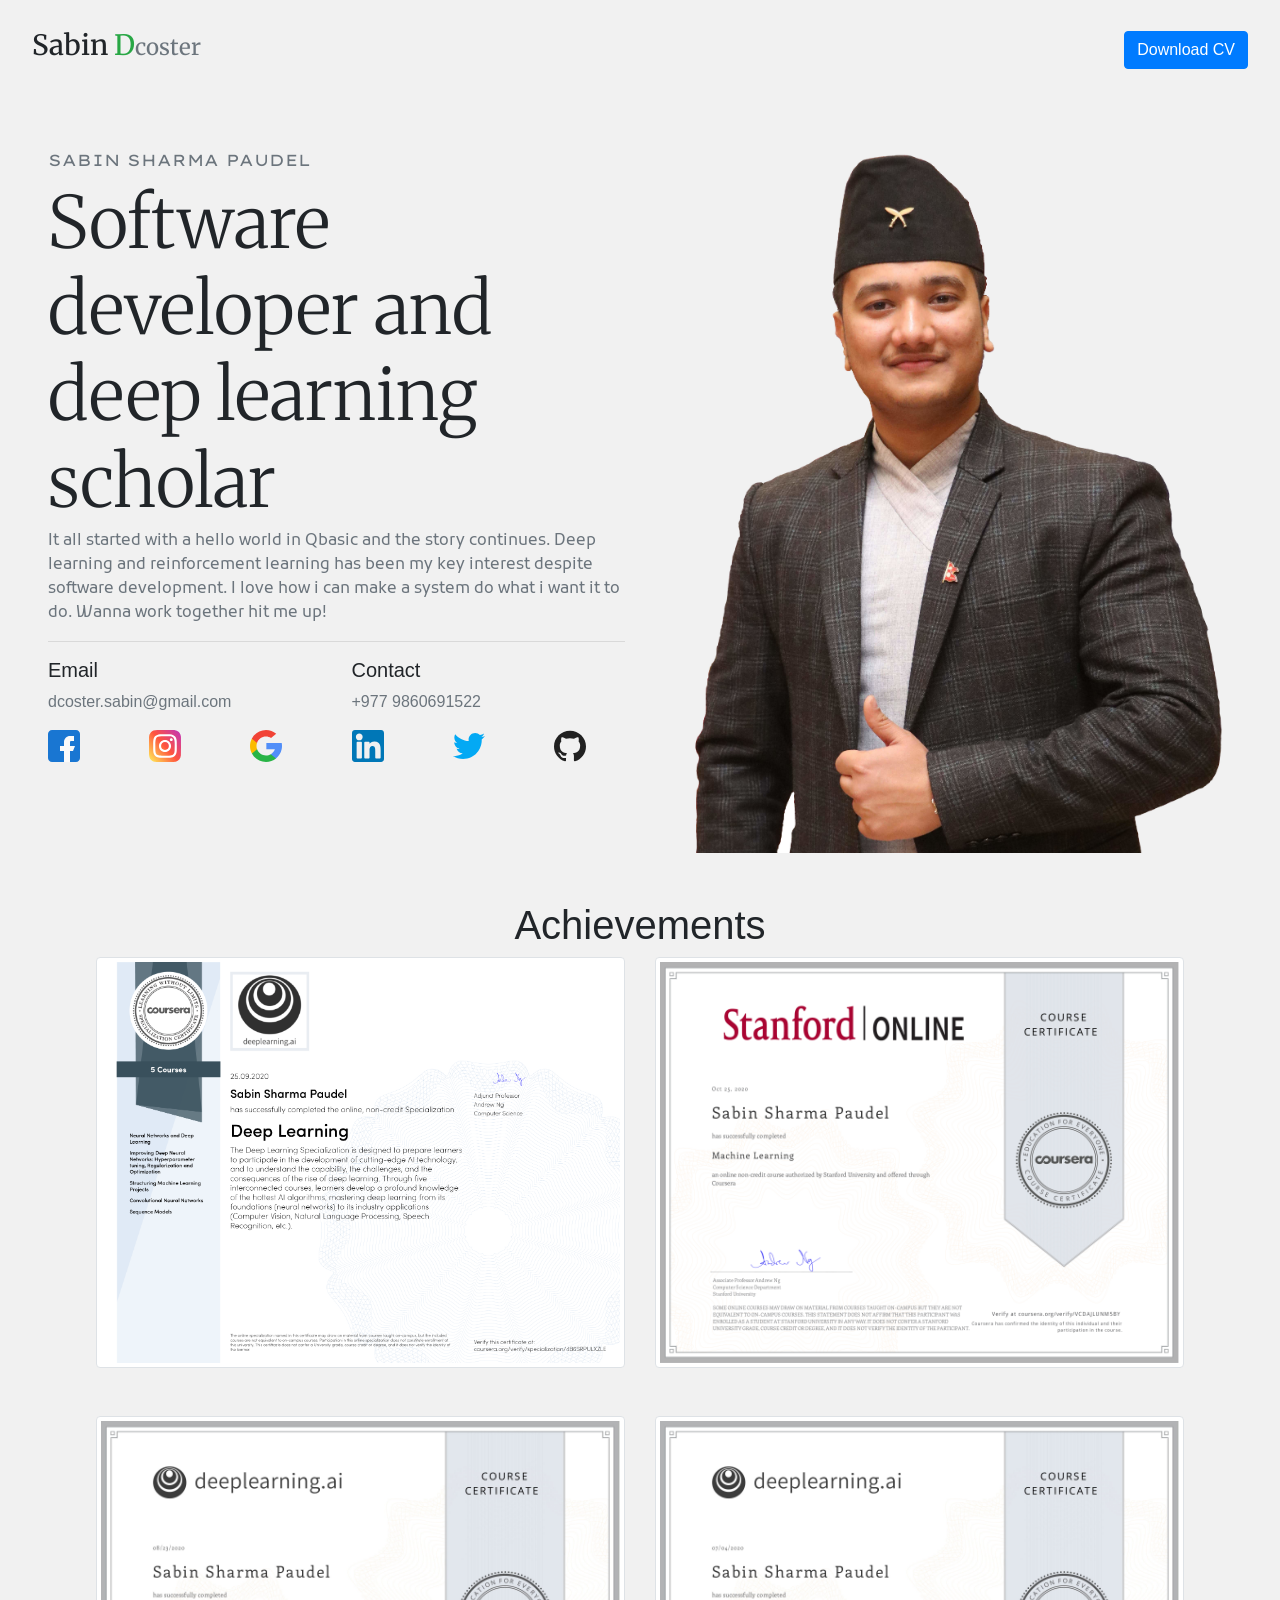
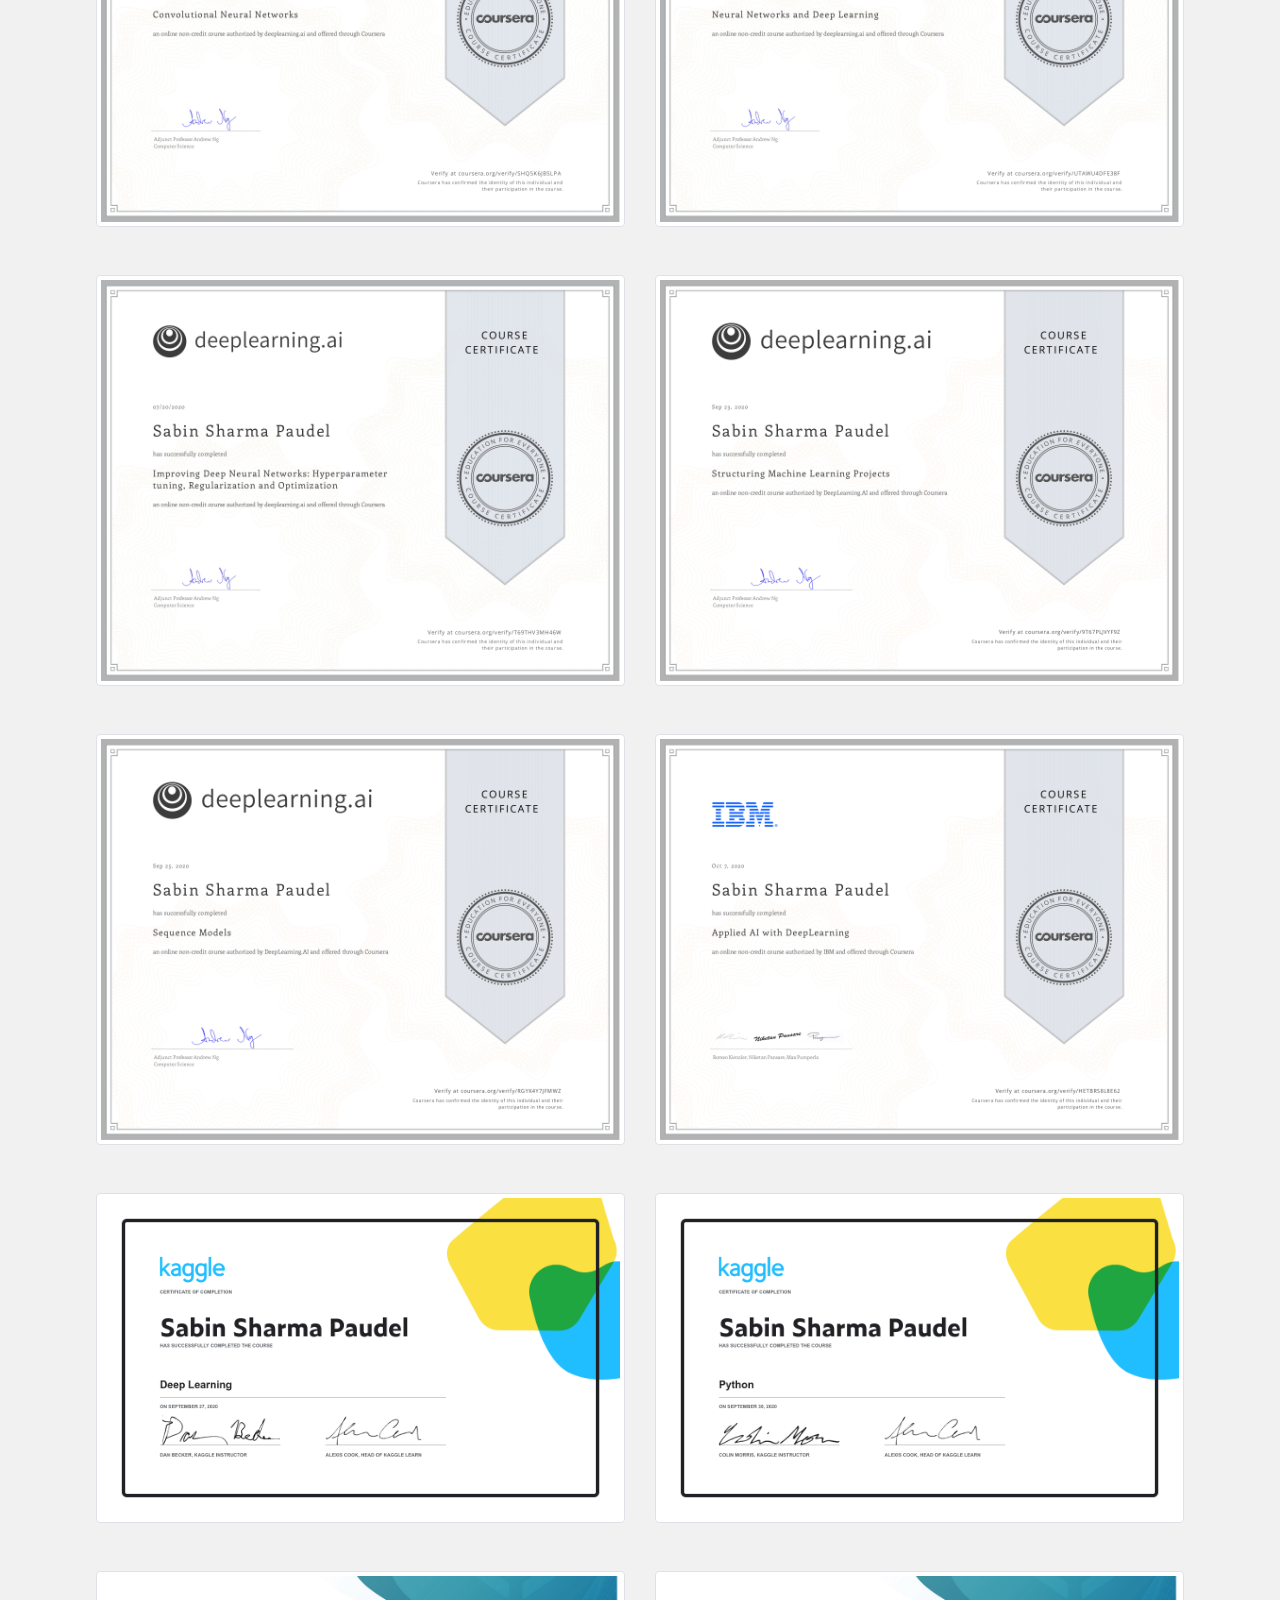
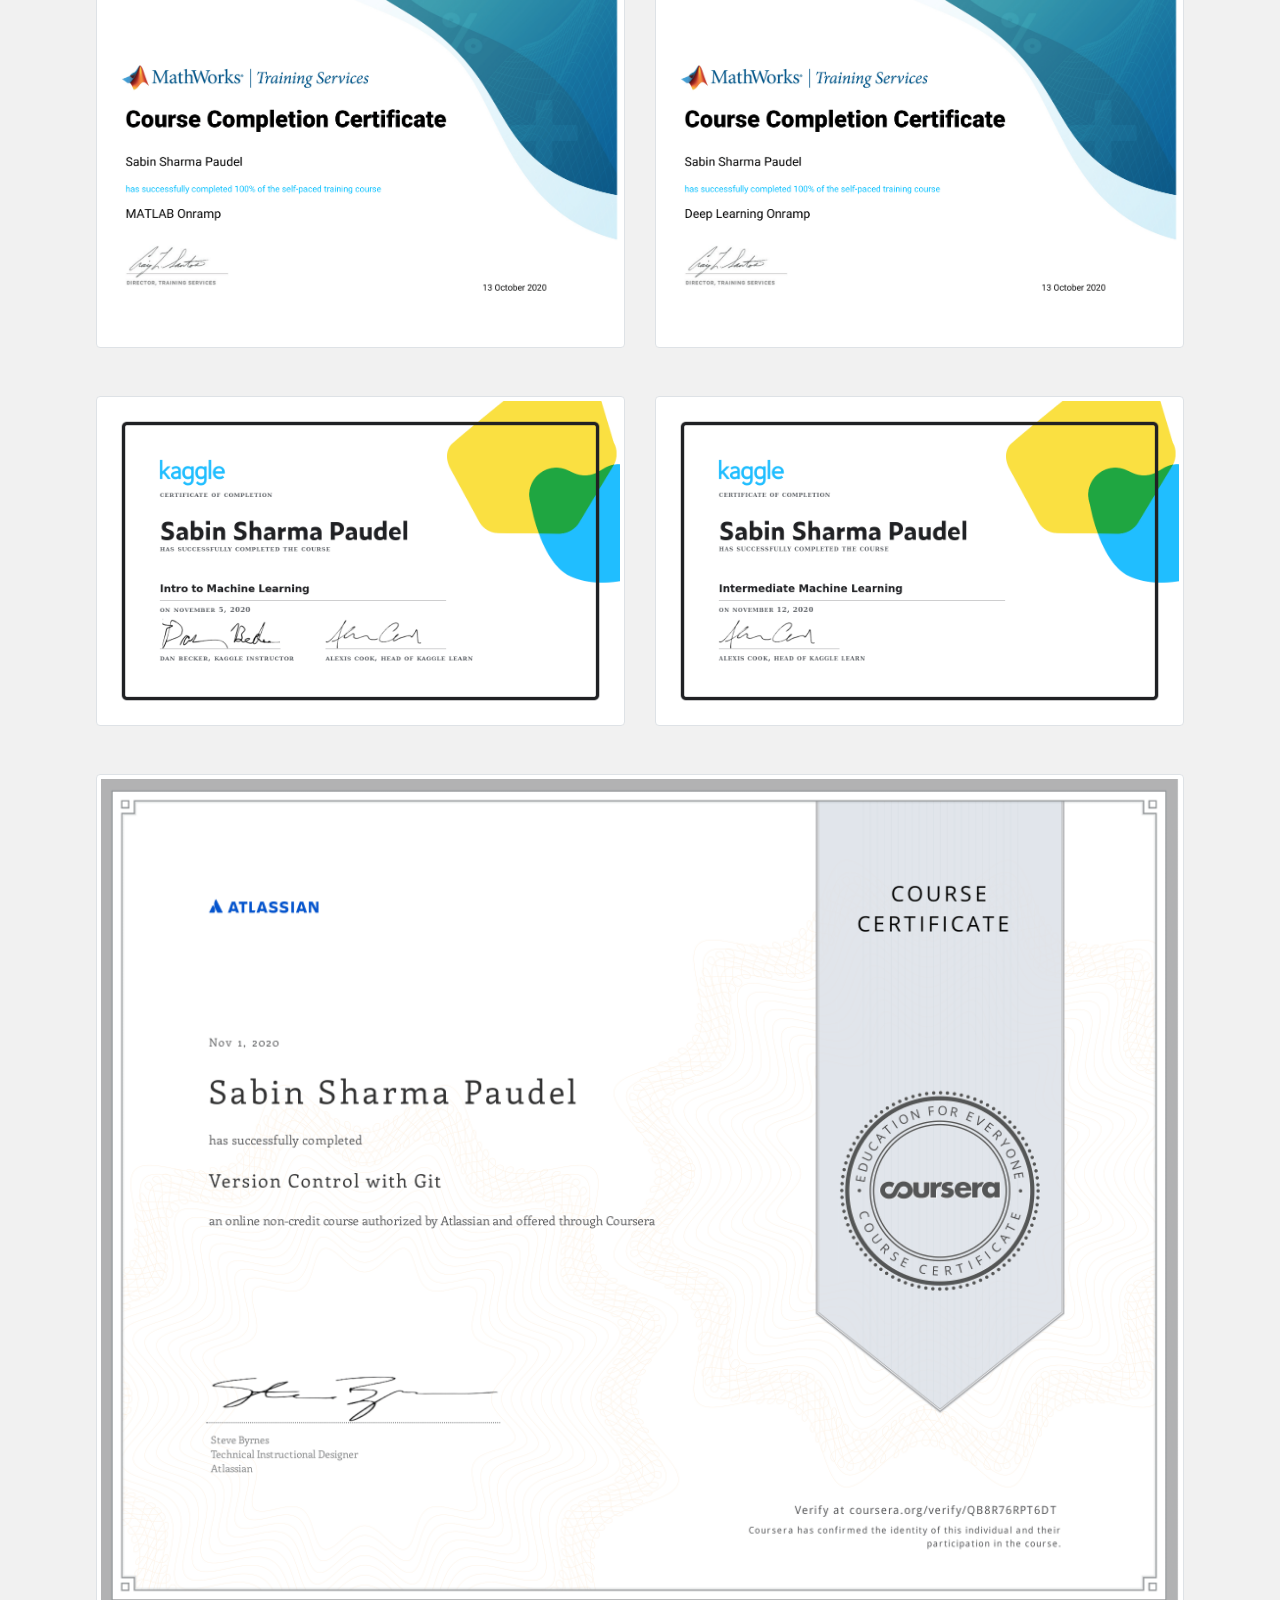
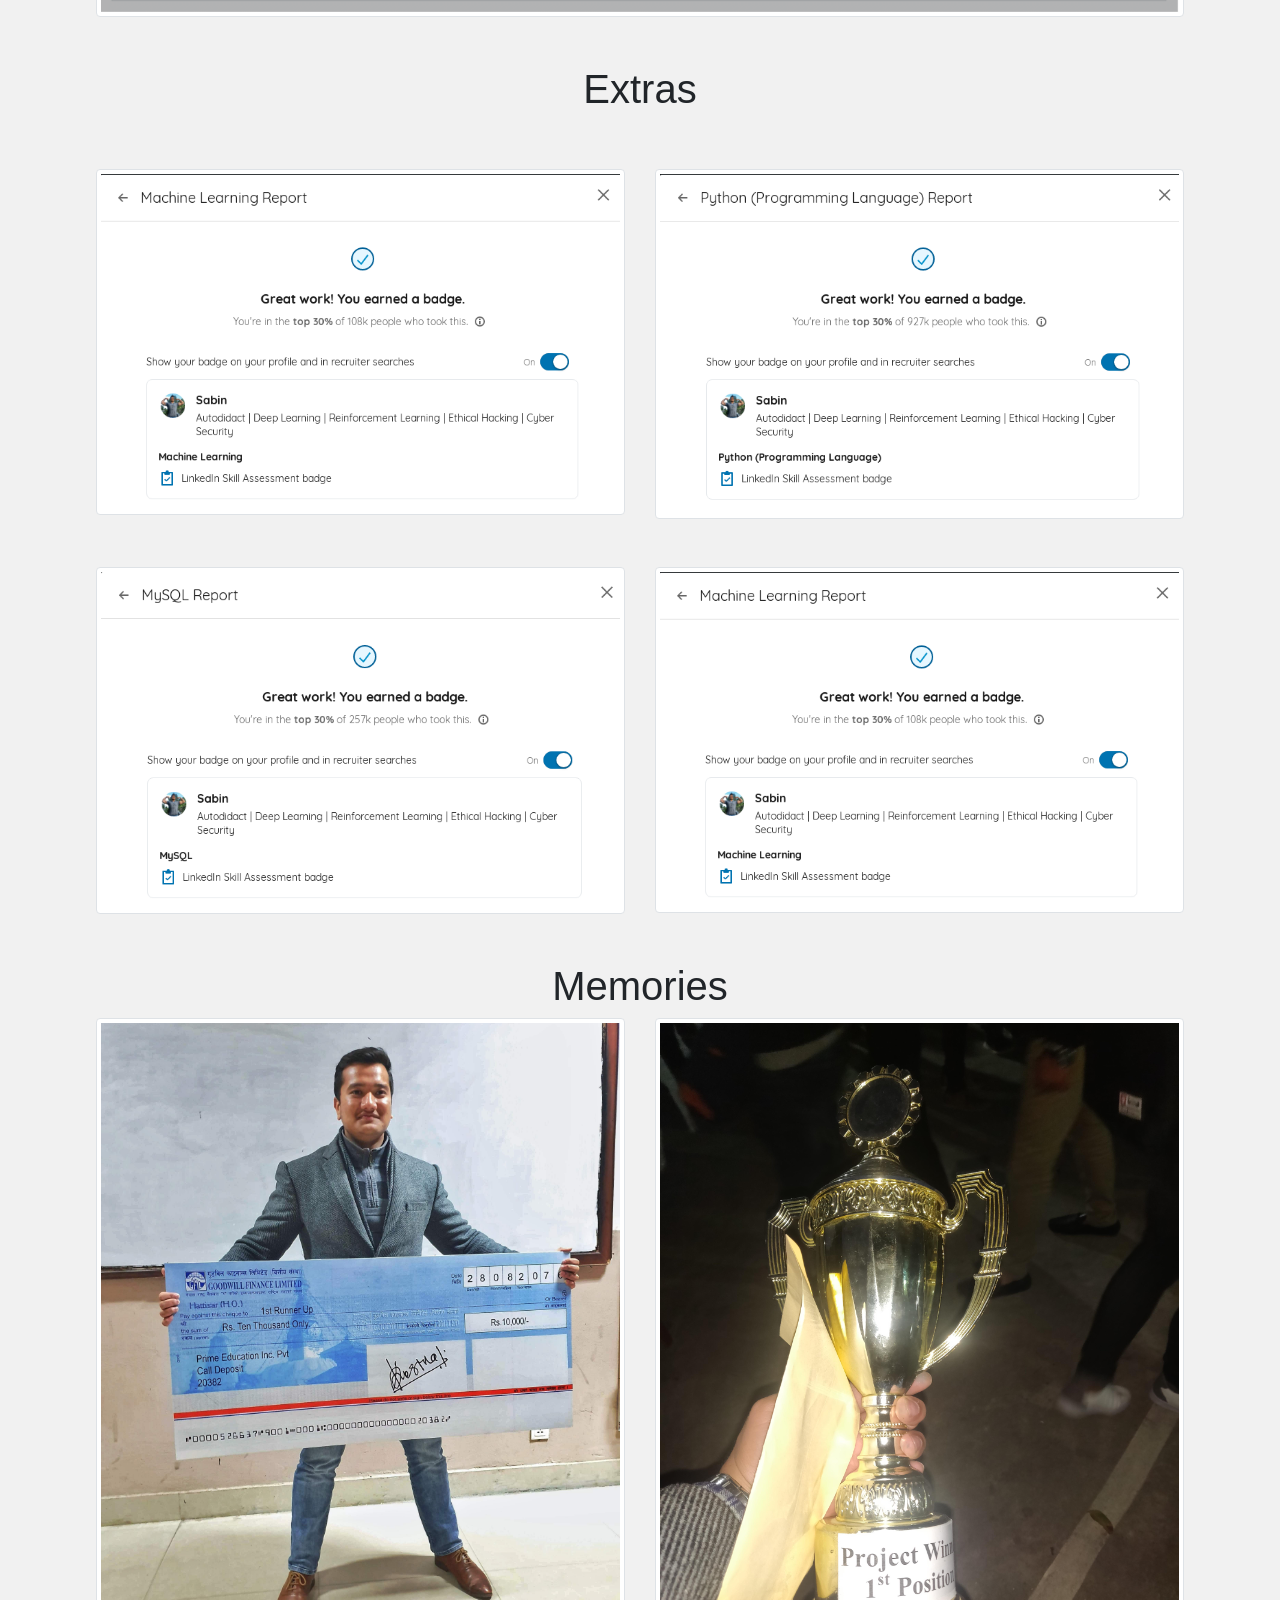
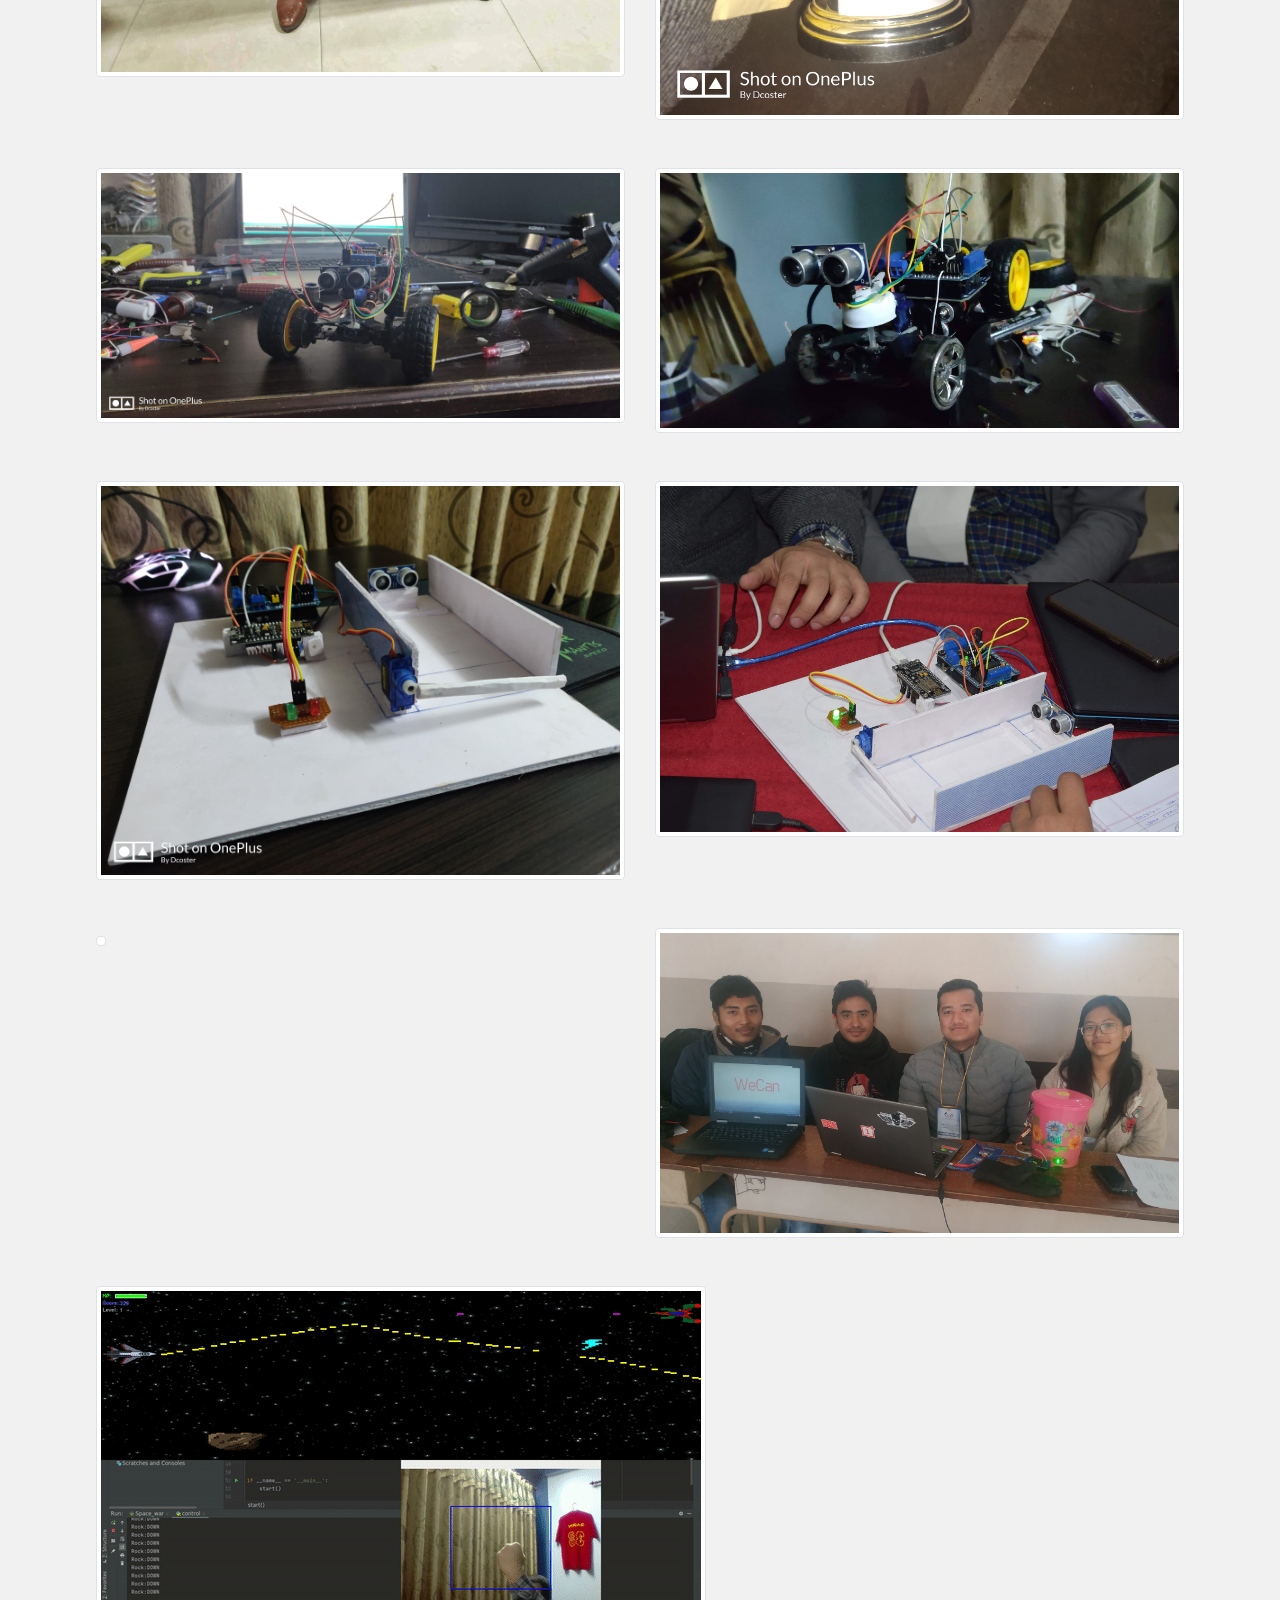
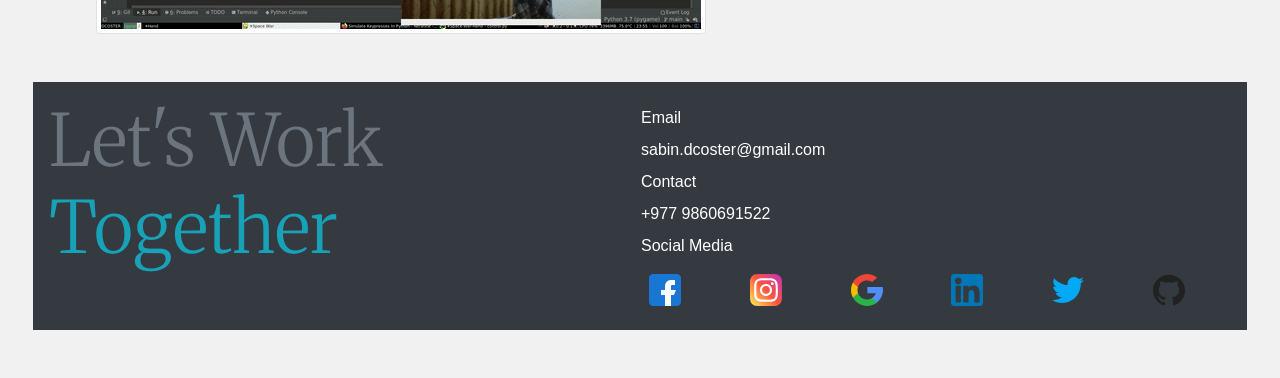
==== commit 0e3e2e0a: "Kaggle Certificate tweaks" ====
--- a/index.html
+++ b/index.html
@@ -20,9 +20,9 @@
                 <h3 style="font-family: 'Merriweather',Serif">Sabin <span class="text-success">D<small
                             class="text-muted">coster</small></span></h3>
             </div>
-            <!-- <div class="naw-item">
+            <div class="naw-item">
                 <button class="btn btn-primary" onclick="window.location.href='./assets/cv/cv.pdf'">Download CV</button>
-            </div> -->
+            </div>
             
             </h1>
         </nav>
@@ -206,7 +206,7 @@
                     <img src="./assets/images/certificates/linkedin-mysql.png" alt="" class="img-thumbnail">
                 </div>
                 <div class="col col-md-6">
-                    <img src="./assets/images/certificates/linkedin-mysql.png" alt="" class="img-thumbnail">
+                    <img src="./assets/images/certificates/linkedin-ml.png" alt="" class="img-thumbnail">
                 </div>
             </div>
 
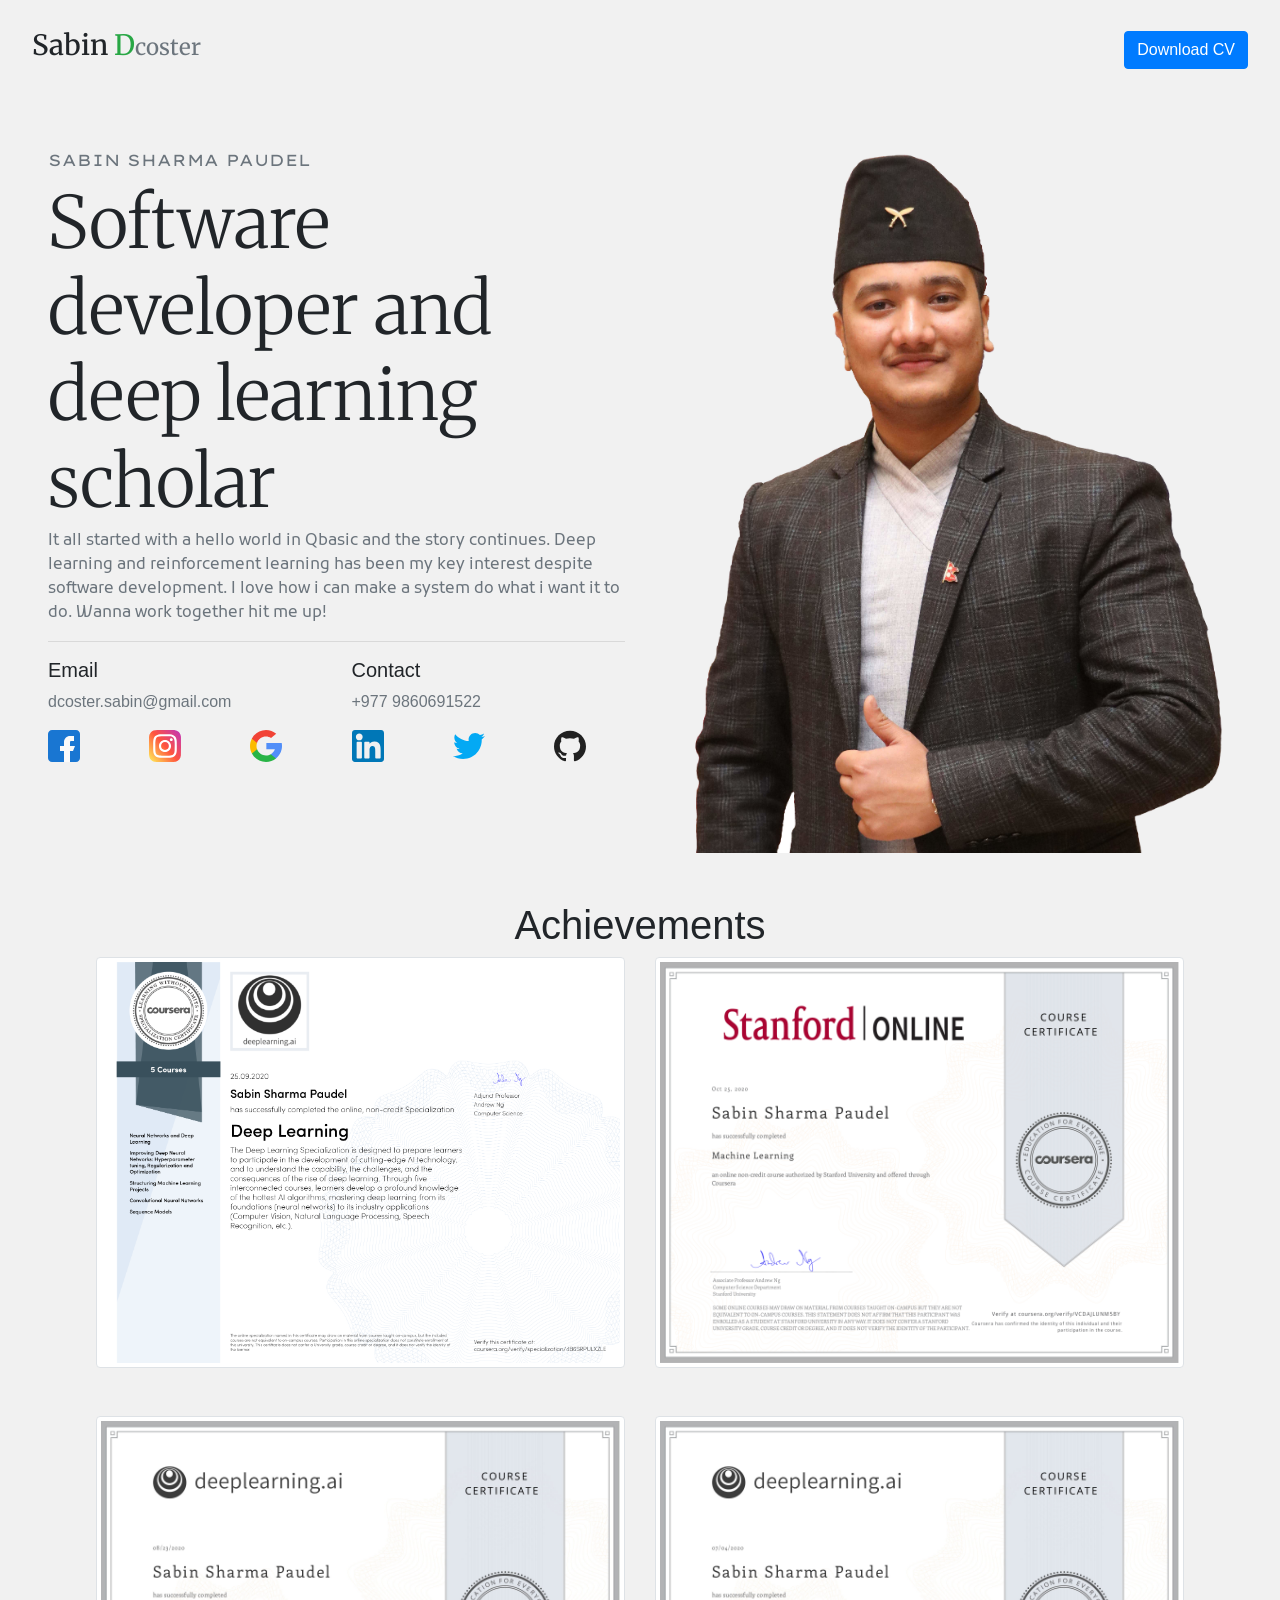
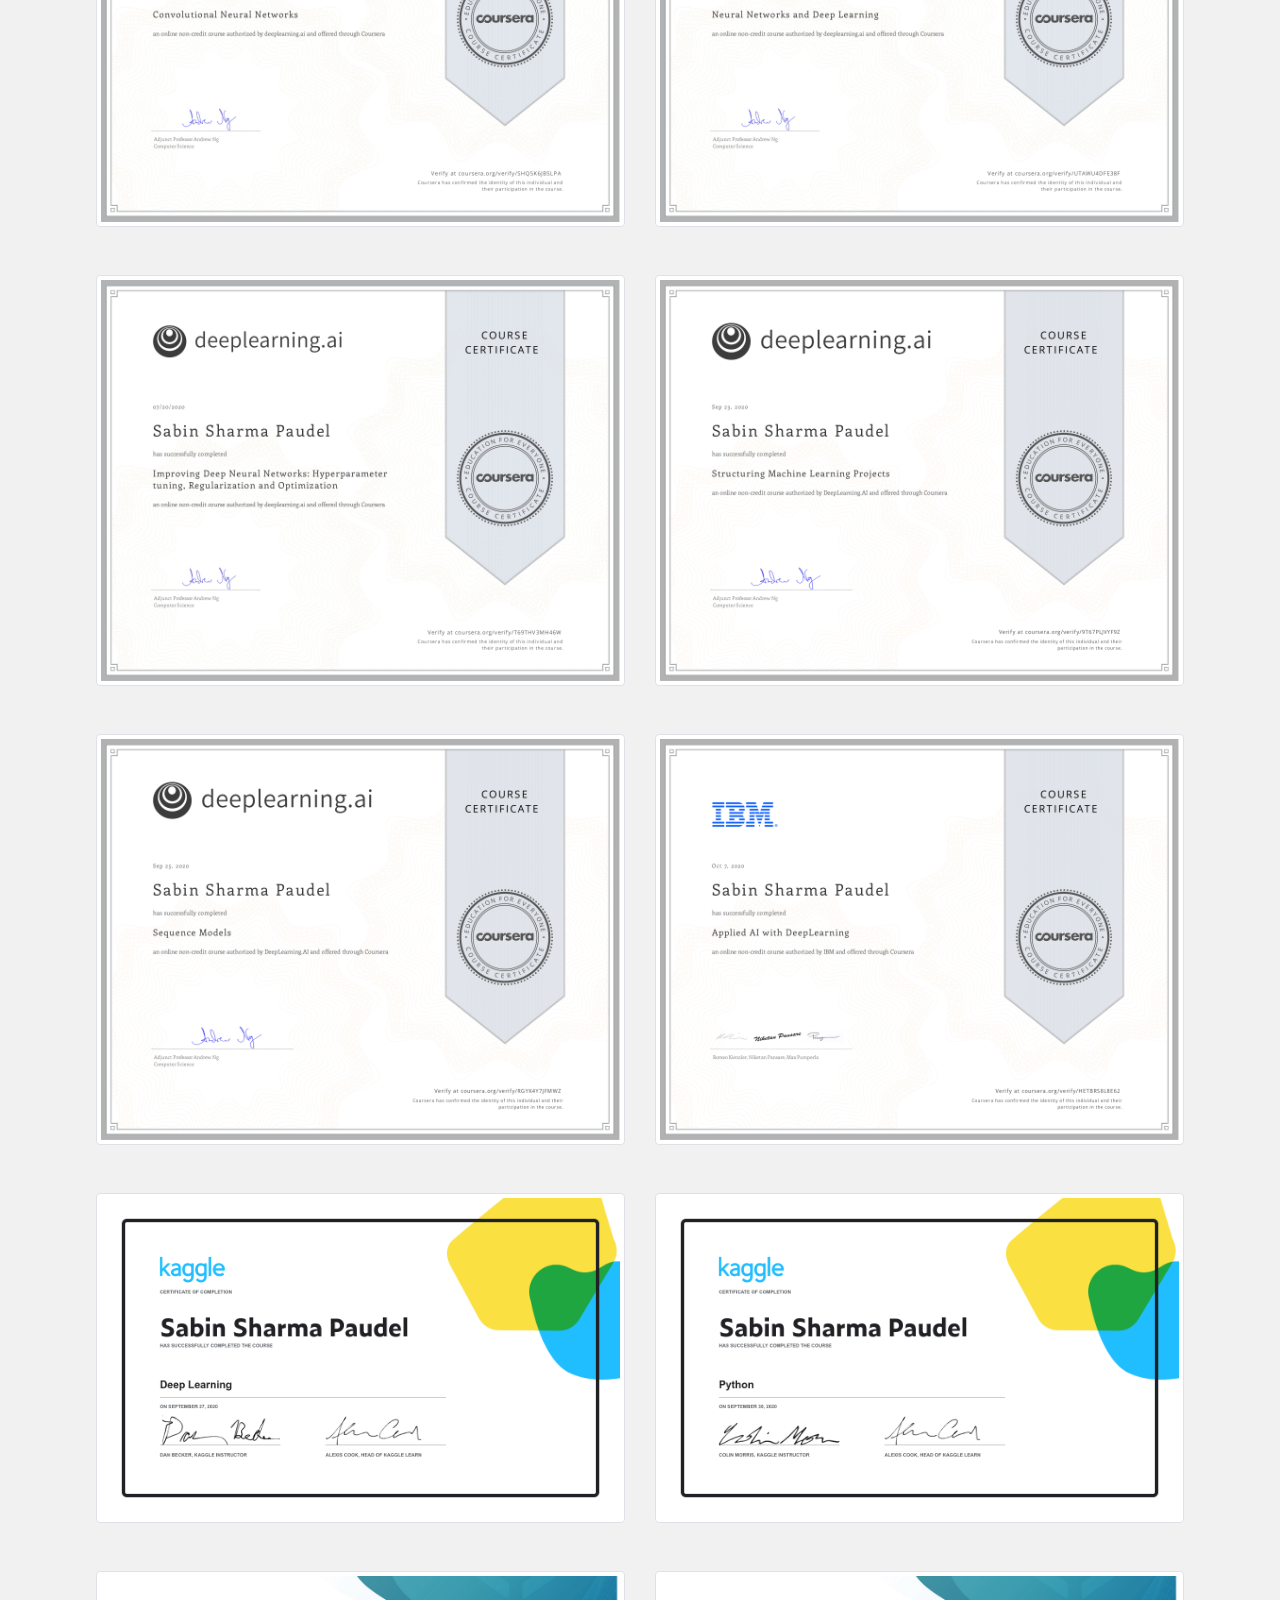
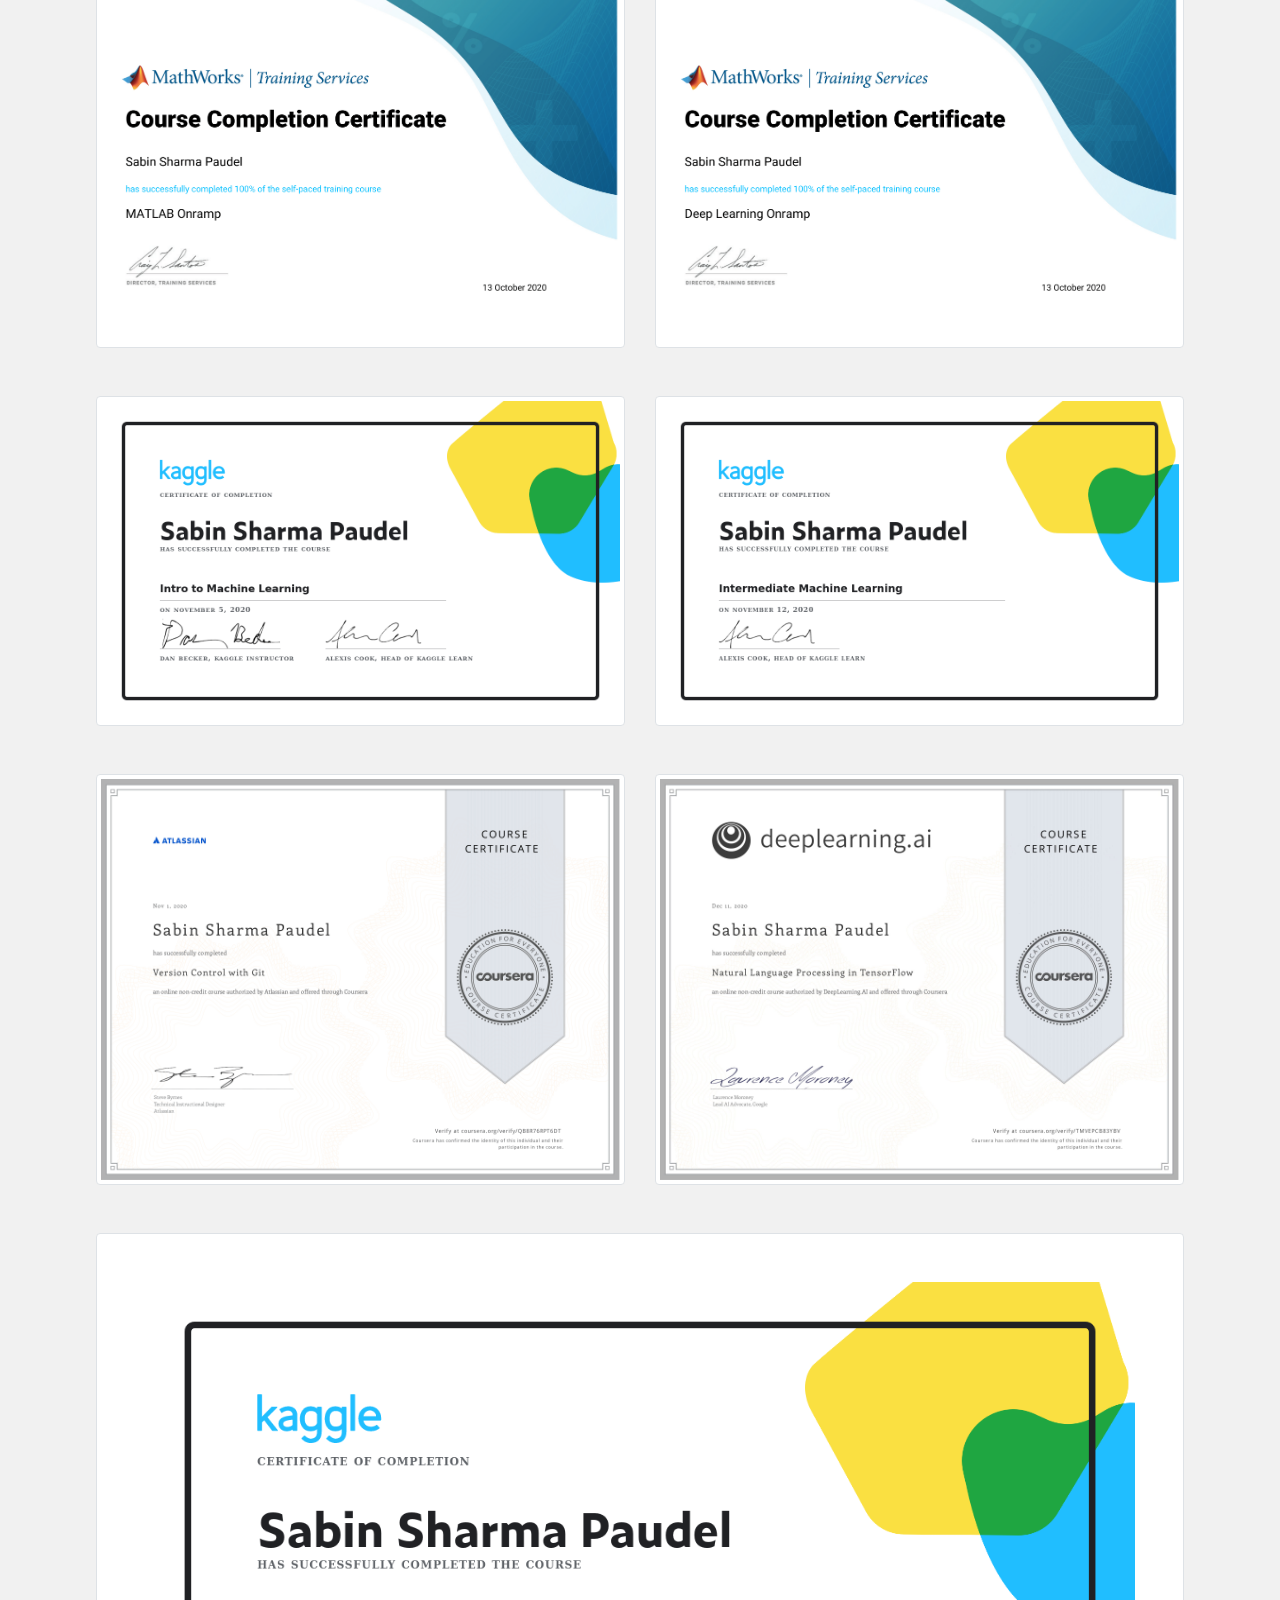
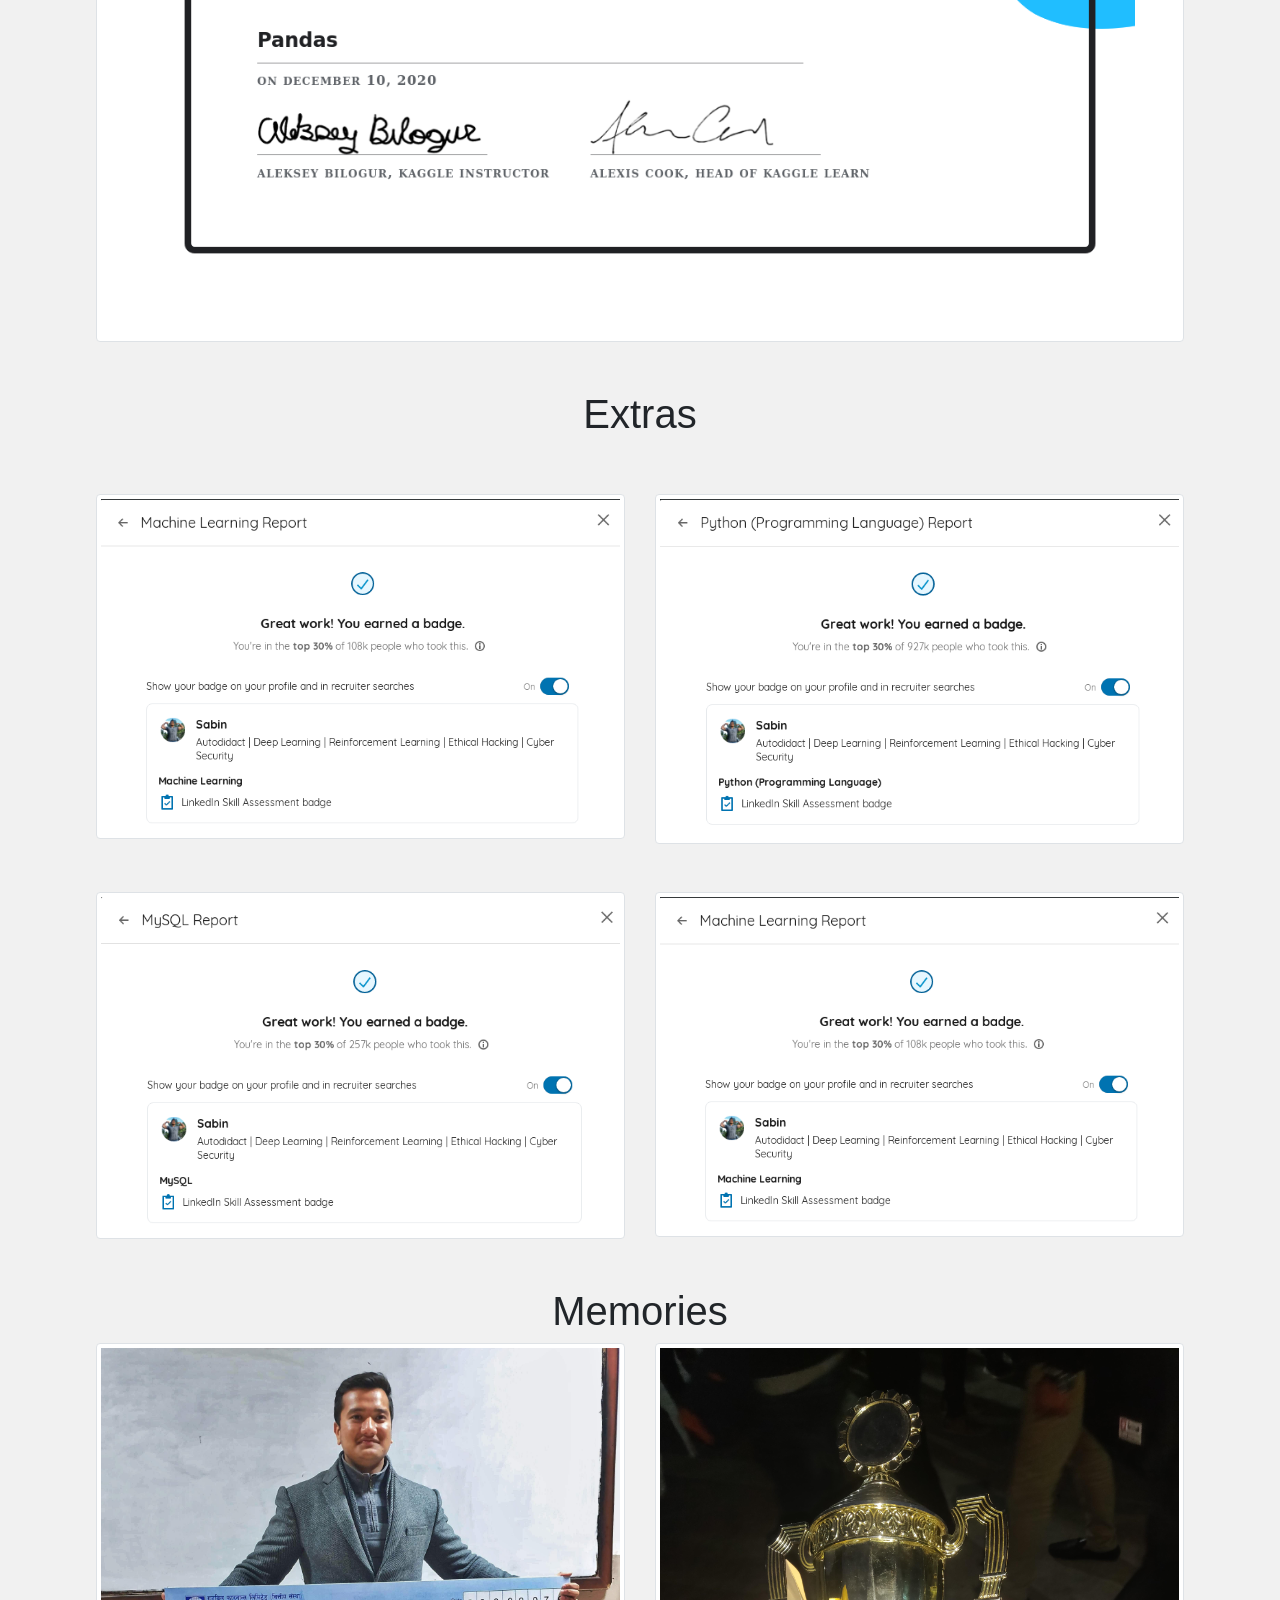
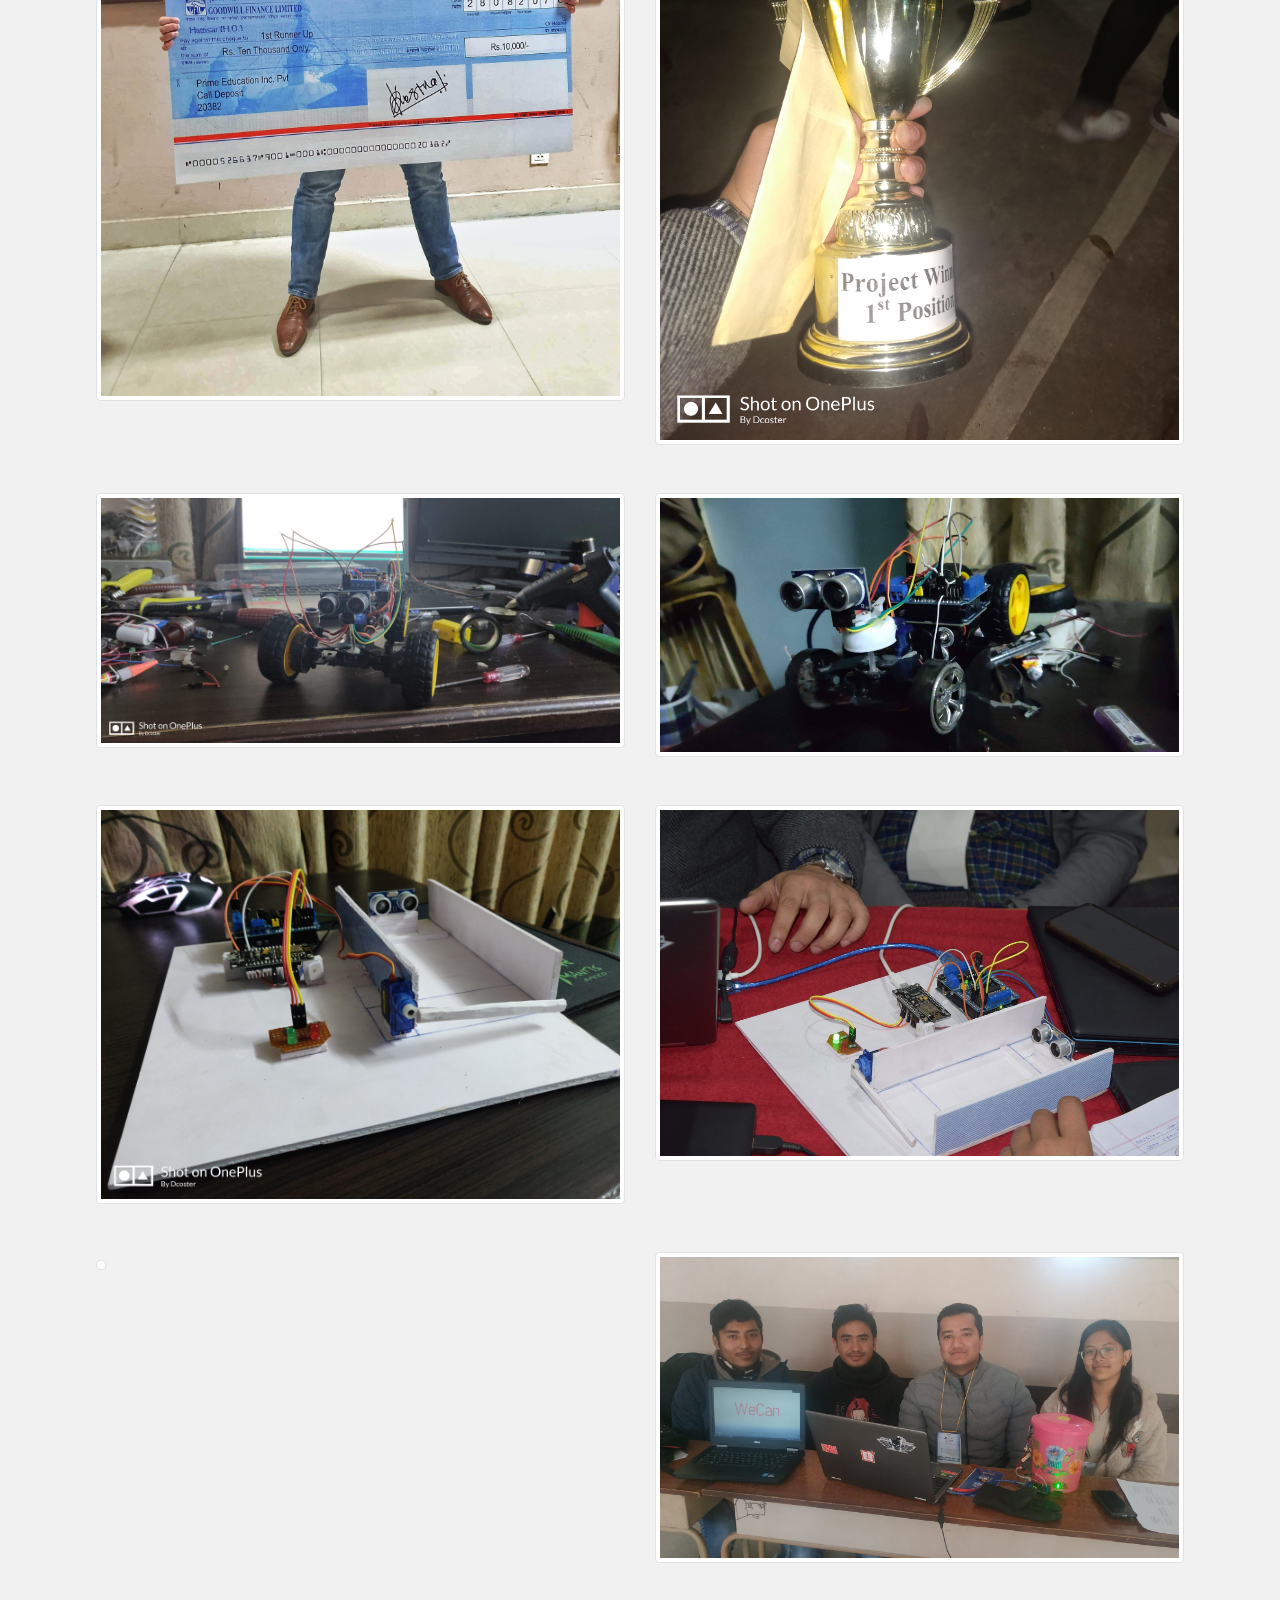
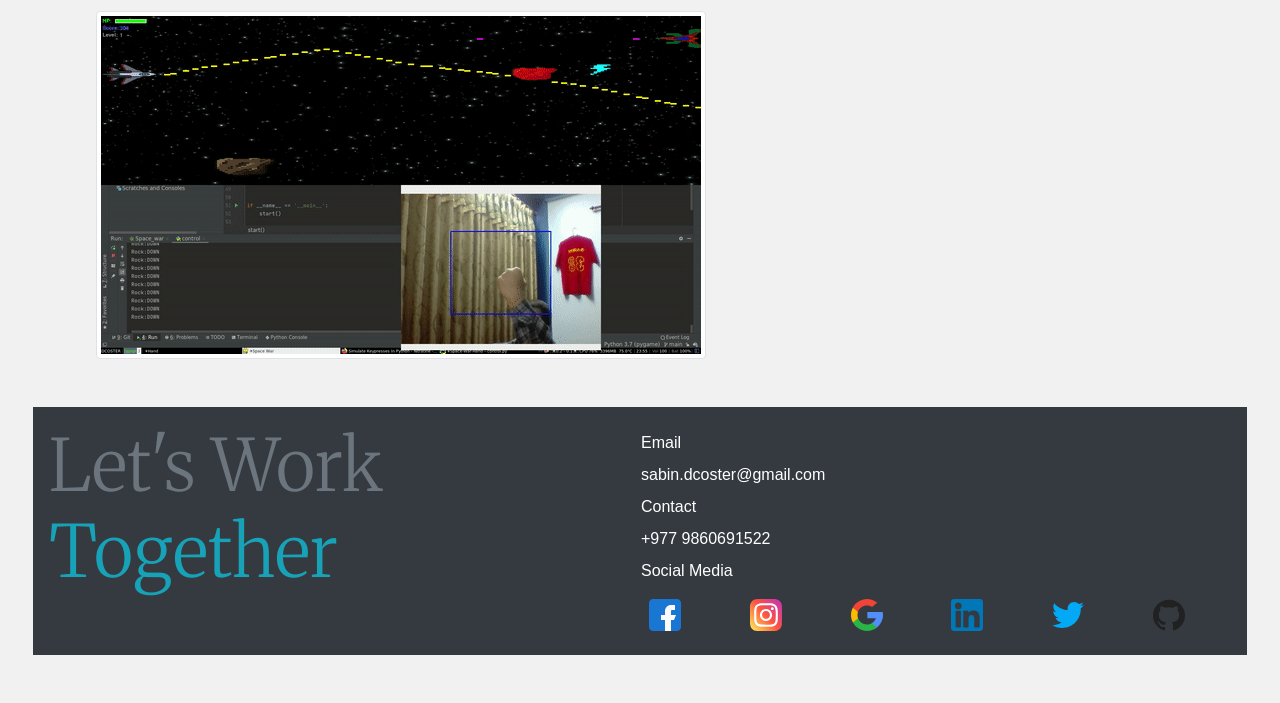
==== commit db5ef249: "NLP And Kaggle" ====
--- a/index.html
+++ b/index.html
@@ -23,7 +23,7 @@
             <div class="naw-item">
                 <button class="btn btn-primary" onclick="window.location.href='./assets/cv/cv.pdf'">Download CV</button>
             </div>
-            
+
             </h1>
         </nav>
     </header>
@@ -167,7 +167,7 @@
                 <div class="col">
                     <img src="./assets/images/certificates/kaggle-ml.png" alt="" srcset="" class="img-thumbnail">
                 </div>
-                
+
                 <div class="col">
                     <img src="./assets/images/certificates/kaggle-ml2.png" alt="" srcset="" class="img-thumbnail">
                 </div>
@@ -178,8 +178,19 @@
                 <div class="col">
                     <img src="./assets/images/certificates/git.png" alt="" srcset="" class="img-thumbnail">
                 </div>
-                
-                
+                <div class="col">
+                    <img src="./assets/images/certificates/coursera-nlp.jpg" alt="" srcset="" class="img-thumbnail">
+                </div>
+
+
+            </div>
+            <div class="row mt-5">
+                <div class="col">
+                    <img src="./assets/images/certificates/kaggle-pandas.png" alt="" srcset=""
+                        class="img-thumbnail p-5">
+                </div>
+
+
             </div>
 
         </div>
@@ -198,10 +209,10 @@
                 <div class="col col-md-6">
                     <img src="./assets/images/certificates/linkedin-python.png" alt="" class="img-thumbnail">
                 </div>
-                
-            </div>
-            <div class="row mt-5">
-               
+
+            </div>
+            <div class="row mt-5">
+
                 <div class="col col-md-6">
                     <img src="./assets/images/certificates/linkedin-mysql.png" alt="" class="img-thumbnail">
                 </div>
@@ -324,12 +335,12 @@
 </body>
 <script src="https://code.jquery.com/jquery-3.5.1.slim.min.js"
     integrity="sha384-DfXdz2htPH0lsSSs5nCTpuj/zy4C+OGpamoFVy38MVBnE+IbbVYUew+OrCXaRkfj" crossorigin="anonymous">
-</script>
+    </script>
 <script src="https://cdn.jsdelivr.net/npm/popper.js@1.16.1/dist/umd/popper.min.js"
     integrity="sha384-9/reFTGAW83EW2RDu2S0VKaIzap3H66lZH81PoYlFhbGU+6BZp6G7niu735Sk7lN" crossorigin="anonymous">
-</script>
+    </script>
 <script src="https://stackpath.bootstrapcdn.com/bootstrap/4.5.2/js/bootstrap.min.js"
     integrity="sha384-B4gt1jrGC7Jh4AgTPSdUtOBvfO8shuf57BaghqFfPlYxofvL8/KUEfYiJOMMV+rV" crossorigin="anonymous">
-</script>
+    </script>
 
 </html>
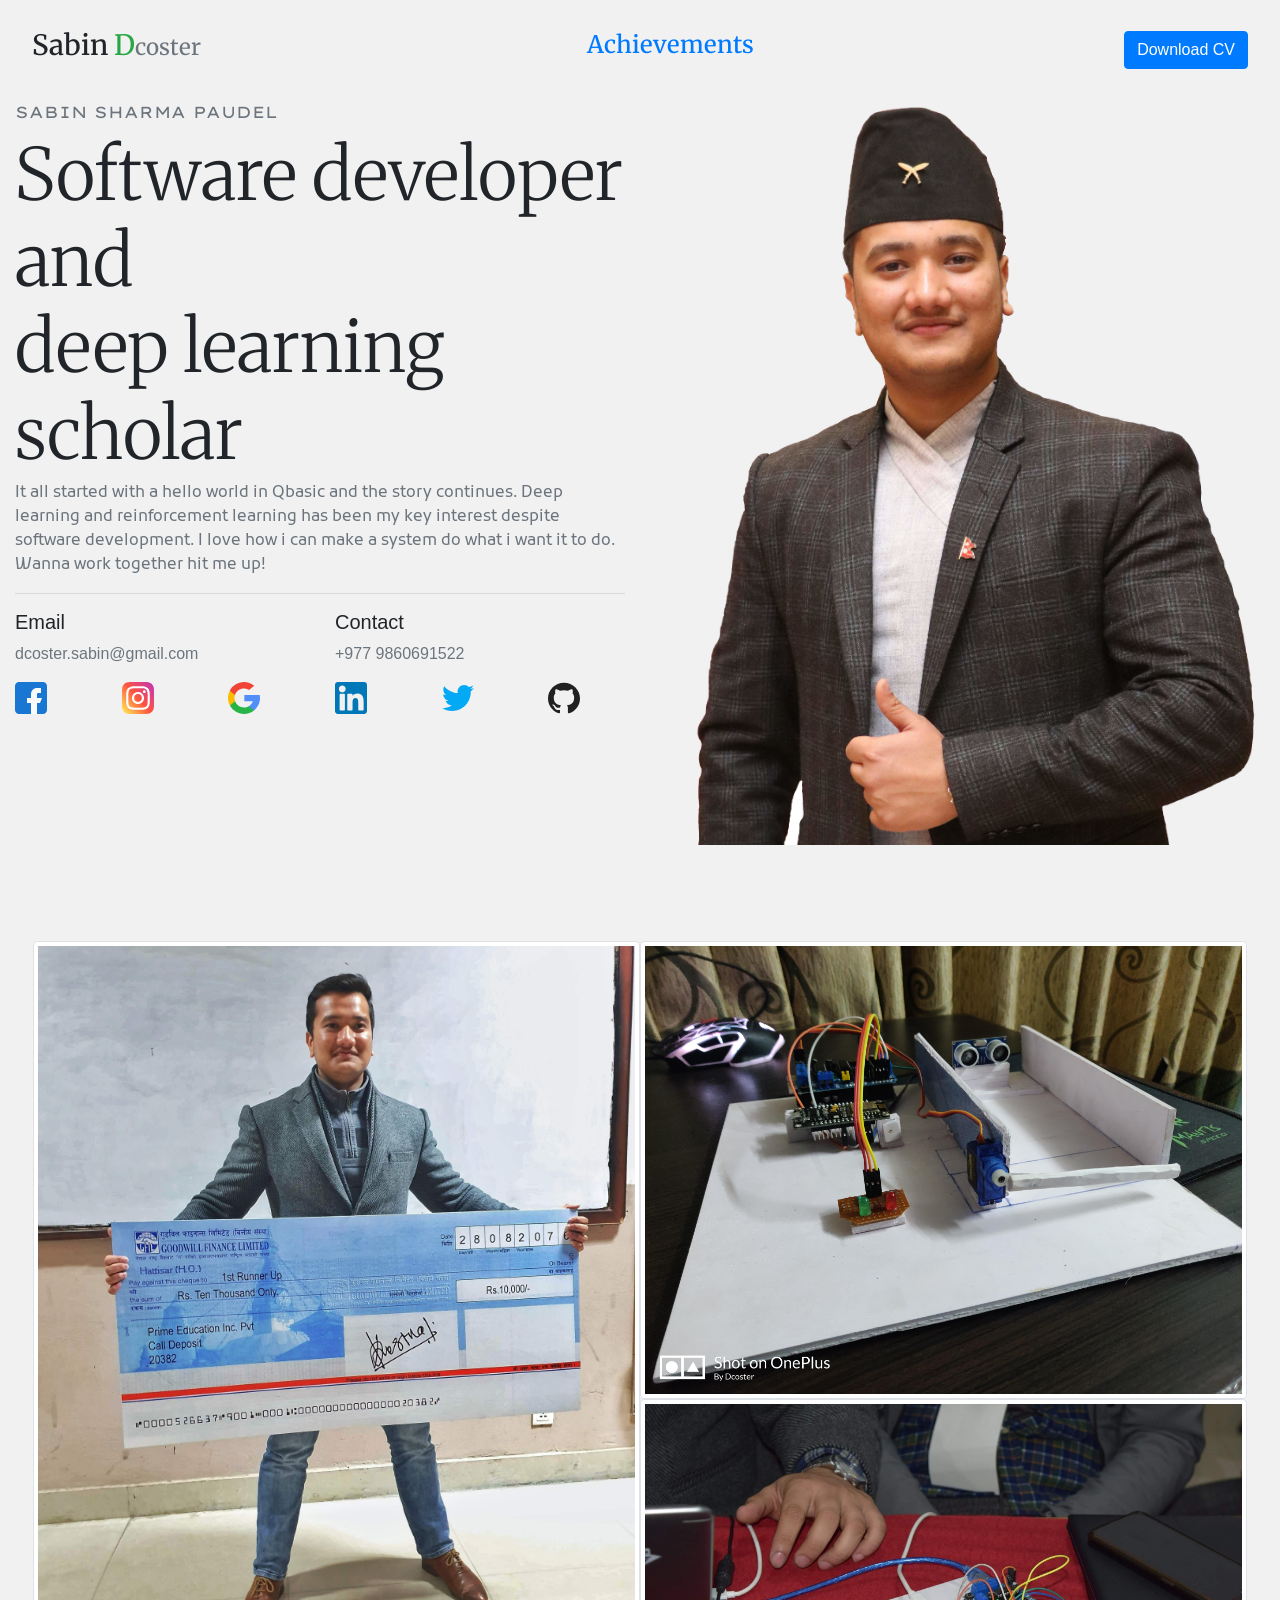
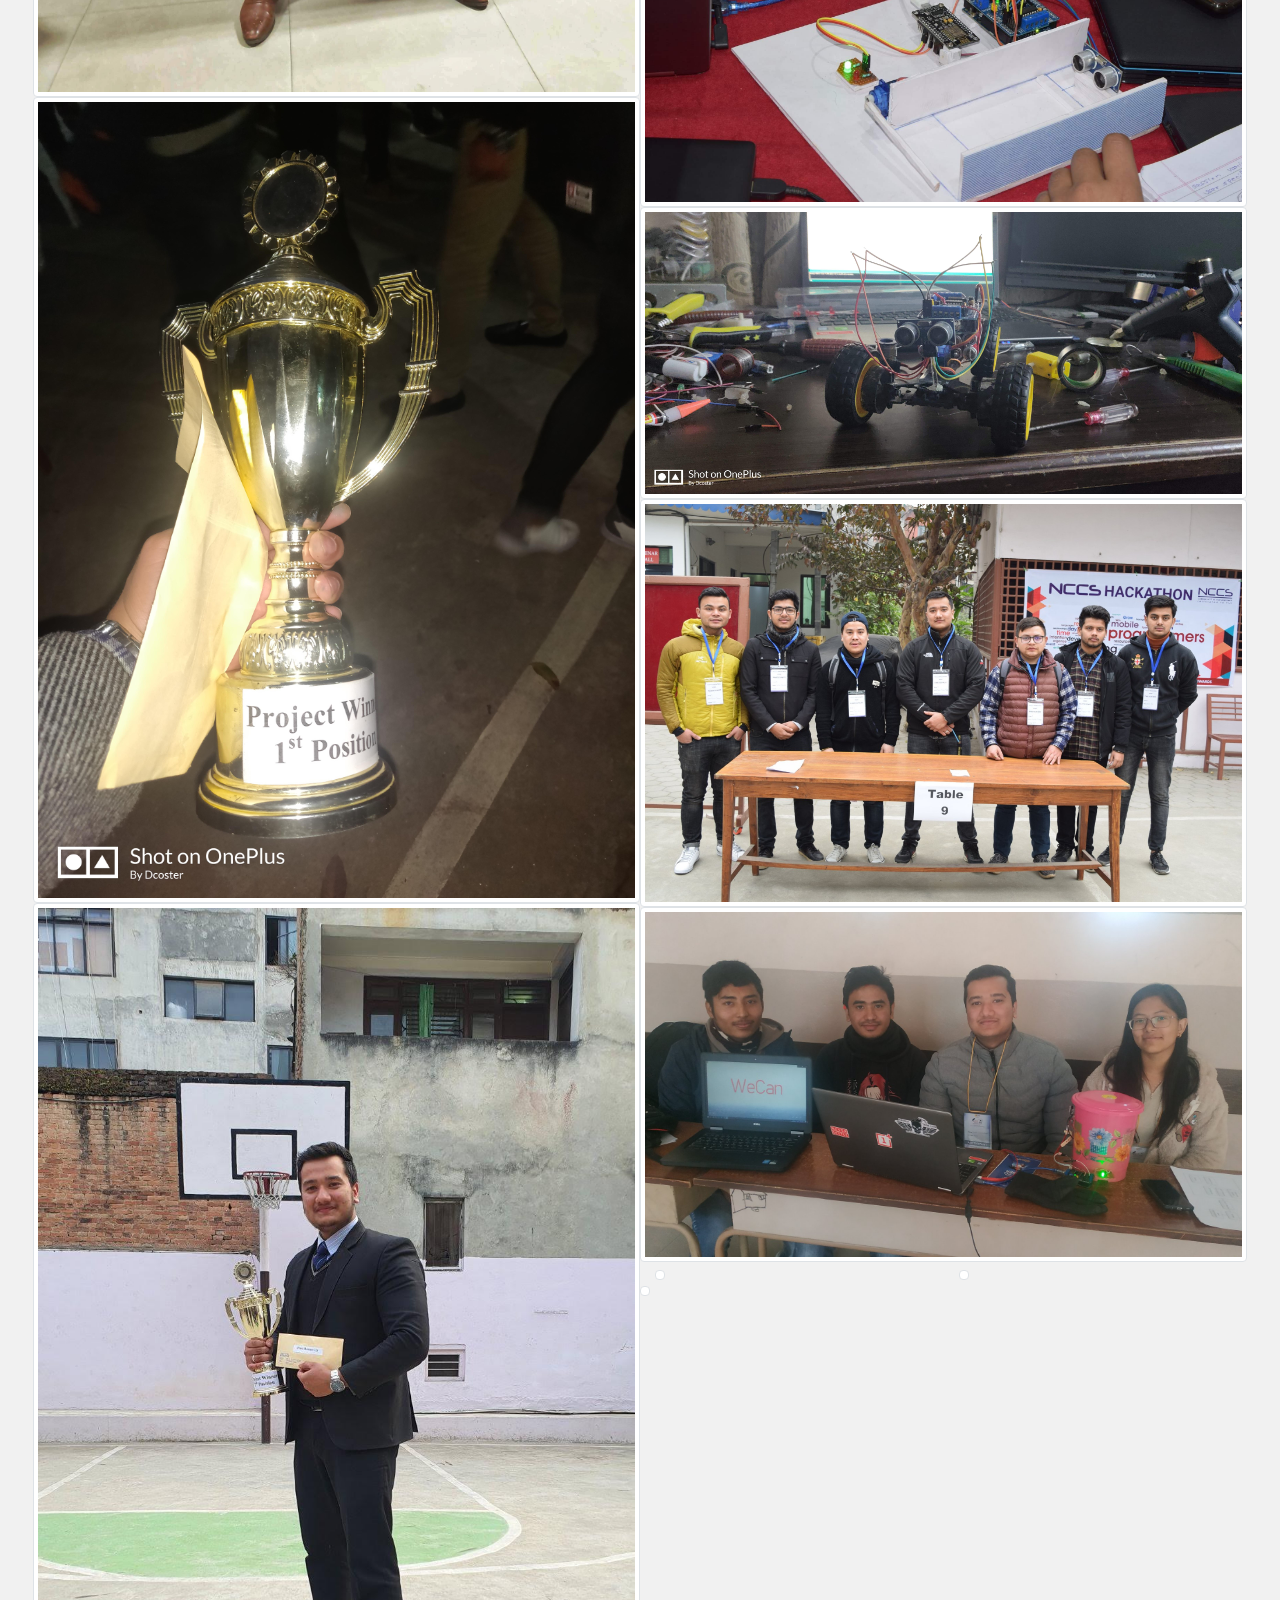
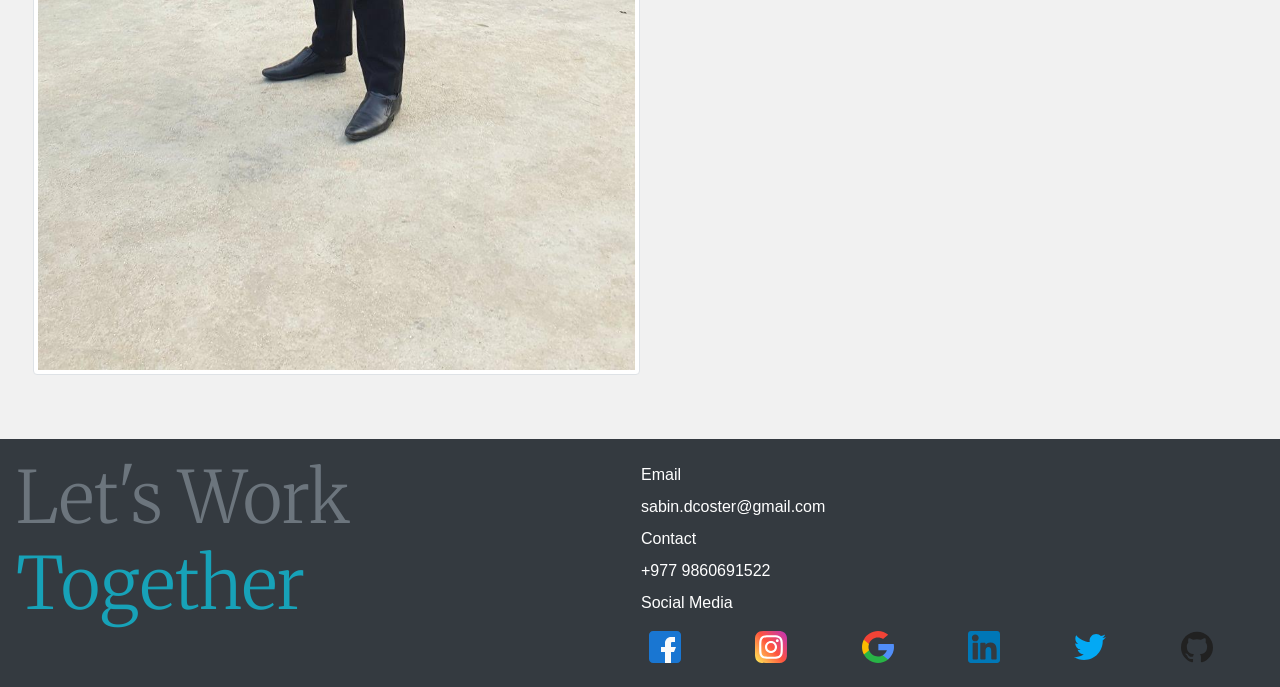
==== commit 3a601ff8: "Layout Changed" ====
--- a/index.html
+++ b/index.html
@@ -8,6 +8,8 @@
     <link href="https://fonts.googleapis.com/css2?family=Kufam:wght@500&family=Merriweather:ital@1&display=swap"
         rel="stylesheet">
     <link href="https://fonts.googleapis.com/css2?family=Lexend+Peta&display=swap" rel="stylesheet">
+    <link rel="preconnect" href="https://fonts.gstatic.com">
+    <link href="https://fonts.googleapis.com/css2?family=Quicksand&display=swap" rel="stylesheet">
     <meta charset="UTF-8">
     <title>Sabin Dcoster</title>
 </head>
@@ -15,272 +17,174 @@
 <body style="background-color: #f1f1f1">
 
     <header class="p-3">
-        <nav class="navbar ">
+        <nav class="navbar">
             <div class="navbar-brand">
-                <h3 style="font-family: 'Merriweather',Serif">Sabin <span class="text-success">D<small
+                <h3 style="font-family: 'Merriweather',Serif; cursor: pointer;"
+                    onclick="window.location.href='index.html'">Sabin <span class="text-success">D<small
                             class="text-muted">coster</small></span></h3>
             </div>
-            <div class="naw-item">
+            <div class="nav-item h4"><a href="/achievements.html"
+                    style="font-family: 'Merriweather',Serif">Achievements</a>
+            </div>
+            </div>
+
+
+            <div class="nav-item">
                 <button class="btn btn-primary" onclick="window.location.href='./assets/cv/cv.pdf'">Download CV</button>
             </div>
+
 
             </h1>
         </nav>
     </header>
-    <div class="container-fluid p-5">
+    <div class="container-fluid ">
 
         <div class="row">
-            <div class="col align-text-bottom">
-                <div class=" text-muted" style="font-family: 'Lexend Peta',sans-serif">SABIN SHARMA PAUDEL</div>
-                <div class="display-3 pt-2" style="font-family: 'Merriweather',Serif">
-                    Software developer and
-                    <br>
-                    deep learning scholar
-                </div>
-                <div class="text-muted mt-1 text-justified" style="font-family: 'Kufam',Serif">
-                    It all started with a hello world in Qbasic and the story continues. Deep learning and reinforcement
-                    learning
-                    has been my key interest despite software development. I love how i can make a system do what i want
-                    it
-                    to do.
-                    Wanna work together hit me up!
-                </div>
-                <hr>
+
+            <!-- MIDDLE -->
+            <div class="col">
                 <div class="row">
+                    <div class="col align-text-bottom">
+                        <div class=" text-muted" style="font-family: 'Lexend Peta',sans-serif">SABIN SHARMA PAUDEL</div>
+                        <div class="display-3 pt-2" style="font-family: 'Merriweather',Serif">
+                            Software developer and
+                            <br>
+                            deep learning scholar
+                        </div>
+                        <div class="text-muted mt-1 text-justified" style="font-family: 'Kufam',Serif">
+                            It all started with a hello world in Qbasic and the story continues. Deep learning and
+                            reinforcement
+                            learning
+                            has been my key interest despite software development. I love how i can make a system do
+                            what i want
+                            it
+                            to do.
+                            Wanna work together hit me up!
+                        </div>
+                        
+                        <hr>
+                        <div class="row">
+                            <div class="col">
+                                <h5>Email</h5>
+                                <div class="text-muted">dcoster.sabin@gmail.com</div>
+                            </div>
+                            <div class="col">
+                                <h5>Contact</h5>
+                                <div class="text-muted">
+                                    +977 9860691522
+                                </div>
+                            </div>
+                        </div>
+                        <div class="row mt-3">
+                            <div class="col">
+                                <img src="./assets/images/social_media/facebook.svg" height="32" width="32" alt=""
+                                    style="cursor: pointer"
+                                    onclick="window.location.href='https://www.facebook.com/sabin.sharma.73307'">
+                            </div>
+                            <div class="col">
+                                <img src="./assets/images/social_media/instagram-sketched.svg" height="32" width="32"
+                                    alt="" style="cursor: pointer"
+                                    onclick="window.location.href='https://www.instagram.com/dcoster.sabin/'">
+                            </div>
+                            <div class="col">
+                                <img src="./assets/images/social_media/google-hangouts.svg" height="32" width="32"
+                                    alt="" style="cursor: pointer">
+                            </div>
+                            <div class="col">
+                                <img src="./assets/images/social_media/linkedin.svg" height="32" width="32" alt=""
+                                    style="cursor: pointer"
+                                    onclick="window.location.href='https://www.linkedin.com/in/sabin-sharma-398a63192/'">
+                            </div>
+                            <div class="col">
+                                <img src="./assets/images/social_media/twitter.svg" height="32" width="32" alt=""
+                                    style="cursor: pointer">
+                            </div>
+                            <div class="col">
+                                <img src="./assets/images/social_media/github.svg" height="32" width="32" alt=""
+                                    style="cursor: pointer"
+                                    onclick="window.location.href='https://github.com/dcostersabin'">
+                            </div>
+                        </div>
+
+
+                    </div>
                     <div class="col">
-                        <h5>Email</h5>
-                        <div class="text-muted">dcoster.sabin@gmail.com</div>
-                    </div>
-                    <div class="col">
-                        <h5>Contact</h5>
-                        <div class="text-muted">
-                            +977 9860691522
-                        </div>
-                    </div>
-                </div>
-                <div class="row mt-3">
-                    <div class="col">
-                        <img src="./assets/images/social_media/facebook.svg" height="32" width="32" alt=""
-                            style="cursor: pointer"
-                            onclick="window.location.href='https://www.facebook.com/sabin.sharma.73307'">
-                    </div>
-                    <div class="col">
-                        <img src="./assets/images/social_media/instagram-sketched.svg" height="32" width="32" alt=""
-                            style="cursor: pointer"
-                            onclick="window.location.href='https://www.instagram.com/dcoster.sabin/'">
-                    </div>
-                    <div class="col">
-                        <img src="./assets/images/social_media/google-hangouts.svg" height="32" width="32" alt=""
-                            style="cursor: pointer">
-                    </div>
-                    <div class="col">
-                        <img src="./assets/images/social_media/linkedin.svg" height="32" width="32" alt=""
-                            style="cursor: pointer"
-                            onclick="window.location.href='https://www.linkedin.com/in/sabin-sharma-398a63192/'">
-                    </div>
-                    <div class="col">
-                        <img src="./assets/images/social_media/twitter.svg" height="32" width="32" alt=""
-                            style="cursor: pointer">
-                    </div>
-                    <div class="col">
-                        <img src="./assets/images/social_media/github.svg" height="32" width="32" alt=""
-                            style="cursor: pointer" onclick="window.location.href='https://github.com/dcostersabin'">
-                    </div>
-                </div>
-            </div>
-            <div class="col">
-                <img src="./assets/images/self_with_gray.jpeg" alt="" class="img-fluid">
-            </div>
+                        <img src="./assets/images/self_with_gray.jpeg" alt="" class="img-fluid">
+                    </div>
+
+                </div>
+
+
+            </div>
+            <!-- MIDDLE END -->
+
+
         </div>
-
-        <div class="row m-5">
-            <div class="col text-center">
-                <h1>Achievements</h1>
-            </div>
-            <div class="row">
-                <div class="col">
-                    <img src="./assets/images/certificates/specialization.png" alt="" srcset="" class="img-thumbnail">
-                </div>
-
-                <div class="col">
-                    <img src="./assets/images/certificates/stanford.png" alt="" srcset="" class="img-thumbnail">
-                </div>
-
-
-
-            </div>
-            <div class="row mt-5 ">
-                <div class="col">
-                    <img src="./assets/images/certificates/cnn.jpg" alt="..." class="img-thumbnail">
-                </div>
-                <div class="col">
-                    <img src="./assets/images/certificates/deep.jpg" alt="..." class="img-thumbnail">
-                </div>
-
-            </div>
-
-            <div class="row mt-5 ">
-
-                <div class="col">
-                    <img src="./assets/images/certificates/hyper.jpg" alt="..." class="img-thumbnail">
-                </div>
-                <div class="col">
-                    <img src="./assets/images/certificates/structure.png" alt="..." class="img-thumbnail">
-                </div>
-
-
-            </div>
-
-
-            <div class="row mt-5">
-                <div class="col">
-                    <img src="./assets/images/certificates/sequence.png" alt="..." class="img-thumbnail">
-                </div>
-                <div class="col">
-                    <img src="./assets/images/certificates/ibm_deep_learning.png" alt="..." class="img-thumbnail">
-                </div>
-
-            </div>
-
-            <div class="row mt-5">
-                <div class="col">
-                    <img src="./assets/images/certificates/kaggle_deep_learning.png" alt="" srcset=""
-                        class="img-thumbnail">
-                </div>
-                <div class="col">
-                    <img src="./assets/images/certificates/kaggle_python.png" alt="" srcset="" class="img-thumbnail">
-                </div>
-
-            </div>
-            <div class="row mt-5">
-                <div class="col">
-                    <img src="./assets/images/certificates/matlab.png" alt="" srcset="" class="img-thumbnail">
-                </div>
-                <div class="col">
-                    <img src="./assets/images/certificates/matlab_deeplearning.png" alt="" srcset=""
-                        class="img-thumbnail">
-                </div>
-
-            </div>
-
-            <div class="row mt-5">
-                <div class="col">
-                    <img src="./assets/images/certificates/kaggle-ml.png" alt="" srcset="" class="img-thumbnail">
-                </div>
-
-                <div class="col">
-                    <img src="./assets/images/certificates/kaggle-ml2.png" alt="" srcset="" class="img-thumbnail">
-                </div>
-
-            </div>
-
-            <div class="row mt-5">
-                <div class="col">
-                    <img src="./assets/images/certificates/git.png" alt="" srcset="" class="img-thumbnail">
-                </div>
-                <div class="col">
-                    <img src="./assets/images/certificates/coursera-nlp.jpg" alt="" srcset="" class="img-thumbnail">
-                </div>
-
-
-            </div>
-            <div class="row mt-5">
-                <div class="col">
-                    <img src="./assets/images/certificates/kaggle-pandas.png" alt="" srcset=""
-                        class="img-thumbnail p-5">
-                </div>
-
-
-            </div>
-
+        <div class="row">
+            <div class="row m-5 ">
+
+                <div class="col text-center">
+
+                </div>
+
+
+                <div class="row mt-5">
+
+                    <div class="col col-md-6">
+                        <div class="row">
+                            <img class="img-thumbnail" src="./assets/memories/firstwecan.jpg" alt="">
+                        </div>
+                        <div class="row">
+                            <img class="img-thumbnail" src="./assets/memories/first.jpg" alt="">
+                        </div>
+                        <div class="row">
+                            <img class="img-thumbnail" src="./assets/memories/react.jpg" alt="">
+
+                        </div>
+
+                    </div>
+                    <div class="col col-md-6">
+                        <div class="row">
+                            <img class="img-thumbnail" src="./assets/memories/parking2.jpg" alt="">
+                        </div>
+                        <div class="row">
+                            <img class="img-thumbnail" src="./assets/memories/parking1.jpg" alt="">
+                        </div>
+                        <div class="row">
+                            <img class="img-thumbnail" src="./assets/memories/autonomous.jpg" alt="">
+                        </div>
+                        <div class="row">
+                            <img class="img-thumbnail" src="./assets/memories/nccs_hack.jpg" alt="">
+                        </div>
+                        <div class="row">
+                            <img class="img-thumbnail" src="./assets/memories/wecanprime.jpg" alt="">
+                        </div>
+                        <div class="row">
+                            <div class="col">
+                                <img class="img-thumbnail" src="./assets/memories/wecan2.gif" alt="">
+                            </div>
+                            <div class="col">
+                                <img class="img-thumbnail" src="./assets/memories/wecan3.gif" alt="">
+                            </div>
+
+                        </div>
+                        <div class="row">
+                            <img class="img-thumbnail" src="./assets/memories/wecan4.gif" alt="">
+                        </div>
+
+
+
+                    </div>
+
+                </div>
+
+
+
+
+            </div>
         </div>
 
-        <div class="row m-5 text-center">
-
-            <div class="col col-md-12 text-center">
-                <h1>Extras</h1>
-            </div>
-
-
-            <div class="row mt-5">
-                <div class="col col-md-6 ">
-                    <img class="img-thumbnail" src="./assets/images/certificates/linkedin-ml.png" alt="">
-                </div>
-                <div class="col col-md-6">
-                    <img src="./assets/images/certificates/linkedin-python.png" alt="" class="img-thumbnail">
-                </div>
-
-            </div>
-            <div class="row mt-5">
-
-                <div class="col col-md-6">
-                    <img src="./assets/images/certificates/linkedin-mysql.png" alt="" class="img-thumbnail">
-                </div>
-                <div class="col col-md-6">
-                    <img src="./assets/images/certificates/linkedin-ml.png" alt="" class="img-thumbnail">
-                </div>
-            </div>
-
-        </div>
-
-
-        <div class="row m-5 ">
-
-            <div class="col text-center">
-                <h1>Memories</h1>
-            </div>
-
-            <div class="row">
-                <div class="col">
-                    <img class="img-thumbnail" src="./assets/memories/firstwecan.jpg" alt="">
-                </div>
-                <div class="col">
-                    <img class="img-thumbnail" src="./assets/memories/first.jpg" alt="">
-                </div>
-            </div>
-
-            <div class="row mt-5">
-
-                <div class="col">
-                    <img class="img-thumbnail" src="./assets/memories/autonomous.jpg" alt="">
-                </div>
-                <div class="col">
-                    <img class="img-thumbnail" src="./assets/memories/car.jpeg" alt="">
-                </div>
-
-            </div>
-
-            <div class="row mt-5">
-
-                <div class="col">
-                    <img class="img-thumbnail" src="./assets/memories/parking2.jpg" alt="">
-                </div>
-                <div class="col">
-                    <img class="img-thumbnail" src="./assets/memories/parking1.jpg" alt="">
-                </div>
-
-            </div>
-
-            <div class="row mt-5">
-
-                <div class="col">
-                    <img class="img-thumbnail" src="./assets/memories/wecan.gif" alt="">
-                </div>
-                <div class="col">
-                    <img class="img-thumbnail" src="./assets/memories/wecanprime.jpg" alt="">
-                </div>
-            </div>
-
-            <div class="row mt-5">
-
-                <div class="col">
-                    <img class="img-thumbnail" src="./assets/memories/demo.gif" alt="">
-                </div>
-
-            </div>
-
-
-        </div>
+
 
         <div class="row bg-dark text-white mt-3">
             <div class="col p-3">
@@ -335,12 +239,12 @@
 </body>
 <script src="https://code.jquery.com/jquery-3.5.1.slim.min.js"
     integrity="sha384-DfXdz2htPH0lsSSs5nCTpuj/zy4C+OGpamoFVy38MVBnE+IbbVYUew+OrCXaRkfj" crossorigin="anonymous">
-    </script>
+</script>
 <script src="https://cdn.jsdelivr.net/npm/popper.js@1.16.1/dist/umd/popper.min.js"
     integrity="sha384-9/reFTGAW83EW2RDu2S0VKaIzap3H66lZH81PoYlFhbGU+6BZp6G7niu735Sk7lN" crossorigin="anonymous">
-    </script>
+</script>
 <script src="https://stackpath.bootstrapcdn.com/bootstrap/4.5.2/js/bootstrap.min.js"
     integrity="sha384-B4gt1jrGC7Jh4AgTPSdUtOBvfO8shuf57BaghqFfPlYxofvL8/KUEfYiJOMMV+rV" crossorigin="anonymous">
-    </script>
+</script>
 
 </html>
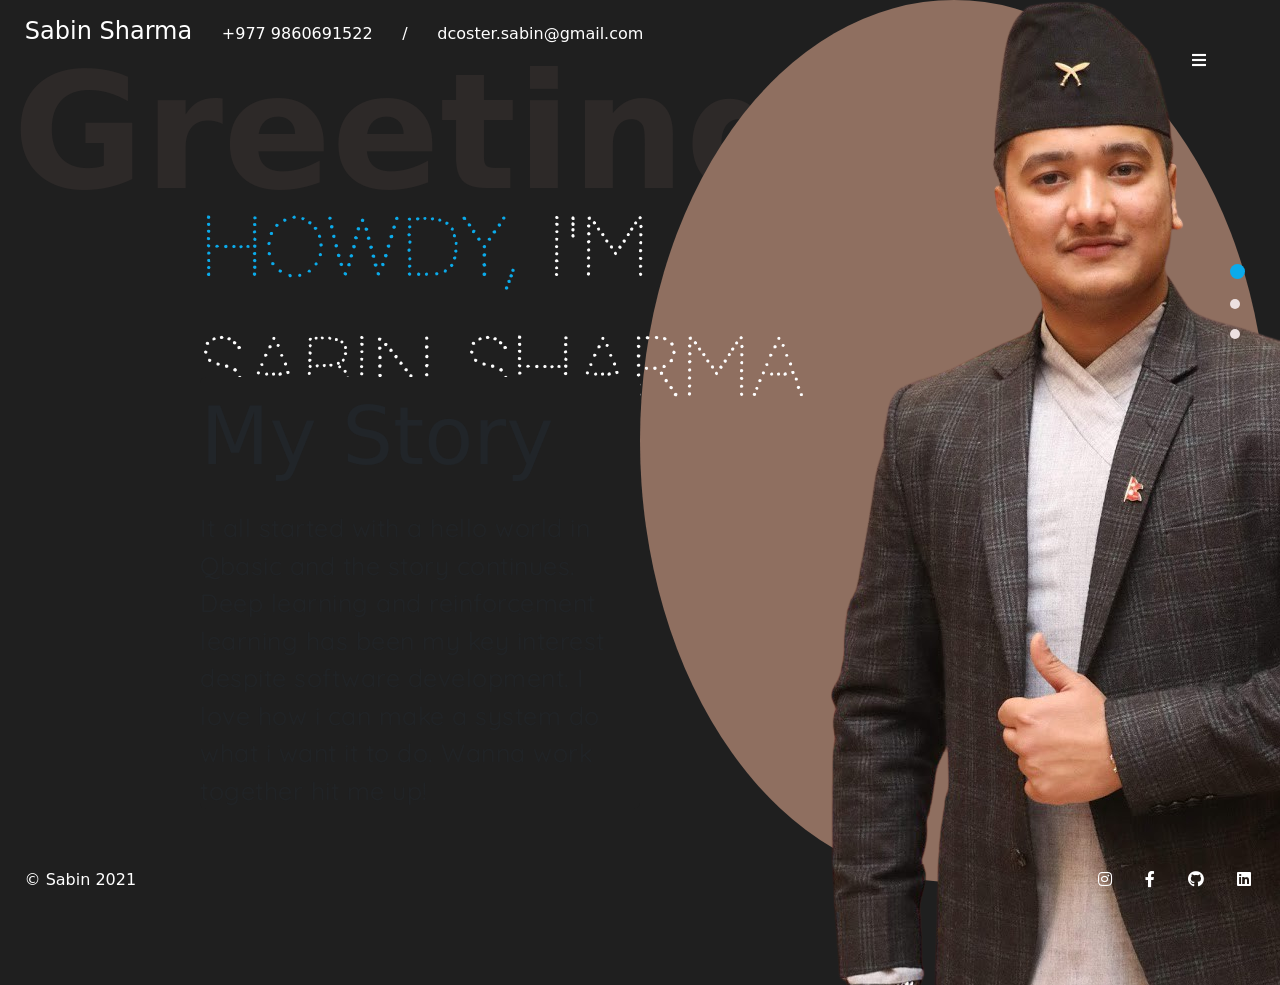
==== commit 528f9371: "New Update" ====
--- a/index.html
+++ b/index.html
@@ -2,249 +2,276 @@
 <html lang="en">
 
 <head>
-    <link rel="stylesheet" href="https://stackpath.bootstrapcdn.com/bootstrap/4.5.2/css/bootstrap.min.css"
-        integrity="sha384-JcKb8q3iqJ61gNV9KGb8thSsNjpSL0n8PARn9HuZOnIxN0hoP+VmmDGMN5t9UJ0Z" crossorigin="anonymous">
-    <link rel="stylesheet" href="/static/fontawesome/css/all.min.css">
-    <link href="https://fonts.googleapis.com/css2?family=Kufam:wght@500&family=Merriweather:ital@1&display=swap"
+    <meta charset="UTF-8">
+    <meta http-equiv="X-UA-Compatible" content="IE=edge">
+    <meta name="viewport" content="width=device-width, initial-scale=1.0">
+    <!-- local css -->
+    <link rel="stylesheet" href="/assets/style.css">
+    <!-- CSS only -->
+    <!-- Bootstrap -->
+    <link href="https://cdn.jsdelivr.net/npm/bootstrap@5.0.0/dist/css/bootstrap.min.css" rel="stylesheet"
+        integrity="sha384-wEmeIV1mKuiNpC+IOBjI7aAzPcEZeedi5yW5f2yOq55WWLwNGmvvx4Um1vskeMj0" crossorigin="anonymous">
+    <!-- Font Awesome -->
+    <link rel="stylesheet" href="/assets/fontawesome/css/all.min.css">
+    <!-- Google Fonts -->
+    <link rel="preconnect" href="https://fonts.gstatic.com">
+    <link href="https://fonts.googleapis.com/css2?family=Dancing+Script:wght@700&display=swap" rel="stylesheet">
+    <link
+        href="https://fonts.googleapis.com/css2?family=Codystar:wght@300&family=Montserrat:wght@300&family=Quicksand:wght@300&display=swap"
         rel="stylesheet">
-    <link href="https://fonts.googleapis.com/css2?family=Lexend+Peta&display=swap" rel="stylesheet">
-    <link rel="preconnect" href="https://fonts.gstatic.com">
-    <link href="https://fonts.googleapis.com/css2?family=Quicksand&display=swap" rel="stylesheet">
-    <meta charset="UTF-8">
-    <title>Sabin Dcoster</title>
+    <title>Sabin Sharma</title>
 </head>
 
-<body style="background-color: #f1f1f1">
-
-    <header class="p-3">
-        <nav class="navbar">
-            <div class="navbar-brand">
-                <h3 style="font-family: 'Merriweather',Serif; cursor: pointer;"
-                    onclick="window.location.href='index.html'">Sabin <span class="text-success">D<small
-                            class="text-muted">coster</small></span></h3>
-            </div>
-            <div class="nav-item h4"><a href="/achievements.html"
-                    style="font-family: 'Merriweather',Serif">Achievements</a>
-            </div>
-            </div>
-
-
-            <div class="nav-item">
-                <button class="btn btn-primary" onclick="window.location.href='./assets/cv/cv.pdf'">Download CV</button>
-            </div>
-
-
-            </h1>
-        </nav>
-    </header>
-    <div class="container-fluid ">
-
-        <div class="row">
-
-            <!-- MIDDLE -->
-            <div class="col">
-                <div class="row">
-                    <div class="col align-text-bottom">
-                        <div class=" text-muted" style="font-family: 'Lexend Peta',sans-serif">SABIN SHARMA PAUDEL</div>
-                        <div class="display-3 pt-2" style="font-family: 'Merriweather',Serif">
-                            Software developer and
-                            <br>
-                            deep learning scholar
-                        </div>
-                        <div class="text-muted mt-1 text-justified" style="font-family: 'Kufam',Serif">
-                            It all started with a hello world in Qbasic and the story continues. Deep learning and
-                            reinforcement
-                            learning
-                            has been my key interest despite software development. I love how i can make a system do
-                            what i want
-                            it
-                            to do.
-                            Wanna work together hit me up!
-                        </div>
-                        
-                        <hr>
-                        <div class="row">
-                            <div class="col">
-                                <h5>Email</h5>
-                                <div class="text-muted">dcoster.sabin@gmail.com</div>
-                            </div>
-                            <div class="col">
-                                <h5>Contact</h5>
-                                <div class="text-muted">
-                                    +977 9860691522
-                                </div>
-                            </div>
-                        </div>
-                        <div class="row mt-3">
-                            <div class="col">
-                                <img src="./assets/images/social_media/facebook.svg" height="32" width="32" alt=""
-                                    style="cursor: pointer"
-                                    onclick="window.location.href='https://www.facebook.com/sabin.sharma.73307'">
-                            </div>
-                            <div class="col">
-                                <img src="./assets/images/social_media/instagram-sketched.svg" height="32" width="32"
-                                    alt="" style="cursor: pointer"
-                                    onclick="window.location.href='https://www.instagram.com/dcoster.sabin/'">
-                            </div>
-                            <div class="col">
-                                <img src="./assets/images/social_media/google-hangouts.svg" height="32" width="32"
-                                    alt="" style="cursor: pointer">
-                            </div>
-                            <div class="col">
-                                <img src="./assets/images/social_media/linkedin.svg" height="32" width="32" alt=""
-                                    style="cursor: pointer"
-                                    onclick="window.location.href='https://www.linkedin.com/in/sabin-sharma-398a63192/'">
-                            </div>
-                            <div class="col">
-                                <img src="./assets/images/social_media/twitter.svg" height="32" width="32" alt=""
-                                    style="cursor: pointer">
-                            </div>
-                            <div class="col">
-                                <img src="./assets/images/social_media/github.svg" height="32" width="32" alt=""
-                                    style="cursor: pointer"
-                                    onclick="window.location.href='https://github.com/dcostersabin'">
-                            </div>
-                        </div>
-
-
-                    </div>
-                    <div class="col">
-                        <img src="./assets/images/self_with_gray.jpeg" alt="" class="img-fluid">
-                    </div>
-
-                </div>
-
-
-            </div>
-            <!-- MIDDLE END -->
-
-
-        </div>
-        <div class="row">
-            <div class="row m-5 ">
-
-                <div class="col text-center">
-
-                </div>
-
-
-                <div class="row mt-5">
-
-                    <div class="col col-md-6">
-                        <div class="row">
-                            <img class="img-thumbnail" src="./assets/memories/firstwecan.jpg" alt="">
-                        </div>
-                        <div class="row">
-                            <img class="img-thumbnail" src="./assets/memories/first.jpg" alt="">
-                        </div>
-                        <div class="row">
-                            <img class="img-thumbnail" src="./assets/memories/react.jpg" alt="">
-
-                        </div>
-
-                    </div>
-                    <div class="col col-md-6">
-                        <div class="row">
-                            <img class="img-thumbnail" src="./assets/memories/parking2.jpg" alt="">
-                        </div>
-                        <div class="row">
-                            <img class="img-thumbnail" src="./assets/memories/parking1.jpg" alt="">
-                        </div>
-                        <div class="row">
-                            <img class="img-thumbnail" src="./assets/memories/autonomous.jpg" alt="">
-                        </div>
-                        <div class="row">
-                            <img class="img-thumbnail" src="./assets/memories/nccs_hack.jpg" alt="">
-                        </div>
-                        <div class="row">
-                            <img class="img-thumbnail" src="./assets/memories/wecanprime.jpg" alt="">
-                        </div>
-                        <div class="row">
-                            <div class="col">
-                                <img class="img-thumbnail" src="./assets/memories/wecan2.gif" alt="">
-                            </div>
-                            <div class="col">
-                                <img class="img-thumbnail" src="./assets/memories/wecan3.gif" alt="">
-                            </div>
-
-                        </div>
-                        <div class="row">
-                            <img class="img-thumbnail" src="./assets/memories/wecan4.gif" alt="">
-                        </div>
-
-
-
-                    </div>
-
-                </div>
-
-
-
-
-            </div>
-        </div>
-
-
-
-        <div class="row bg-dark text-white mt-3">
-            <div class="col p-3">
-                <div class="display-3 text-muted " style="font-family: 'Merriweather',Serif">
-                    Let's Work <span class="text-info">Together</span>
-                </div>
-
-            </div>
-
-            <!--        Footer          -->
-            <div class="col p-3">
-                <div class="row mt-2">Email</div>
-                <div class="row mt-2">sabin.dcoster@gmail.com</div>
-                <div class="row mt-2">Contact</div>
-                <div class="row mt-2">+977 9860691522</div>
-                <div class="row mt-2">Social Media</div>
-                <div class="row mt-2">
-                    <div class="col p-2">
-                        <img src="./assets/images/social_media/facebook.svg" height="32" width="32" alt=""
-                            style="cursor: pointer"
-                            onclick="window.location.href='https://www.facebook.com/sabin.sharma.73307'">
-                    </div>
-                    <div class="col p-2">
-                        <img src="./assets/images/social_media/instagram-sketched.svg" height="32" width="32" alt=""
-                            style="cursor: pointer"
-                            onclick="window.location.href='https://www.instagram.com/dcoster.sabin/'">
-                    </div>
-                    <div class="col p-2">
-                        <img src="./assets/images/social_media/google-hangouts.svg" height="32" width="32" alt=""
-                            style="cursor: pointer">
-                    </div>
-                    <div class="col p-2">
-                        <img src="./assets/images/social_media/linkedin.svg" height="32" width="32" alt=""
-                            style="cursor: pointer"
-                            onclick="window.location.href='https://www.linkedin.com/in/sabin-sharma-398a63192/'">
-                    </div>
-                    <div class="col p-2">
-                        <img src="./assets/images/social_media/twitter.svg" height="32" width="32" alt=""
-                            style="cursor: pointer">
-                    </div>
-                    <div class="col p-2">
-                        <img src="./assets/images/social_media/github.svg" height="32" width="32" alt=""
-                            style="cursor: pointer" onclick="window.location.href='https://github.com/dcostersabin'">
-                    </div>
-                </div>
-
-            </div>
-            <!--        Footer Close        -->
-        </div>
+<body class="body">
+    <input type="hidden" id="pagecounter" value=1>
+
+    <div class="watermark" id="watermark">
+        Welcome
     </div>
 
+
+
+    <div class="container-fluid">
+        <div class="sidebar" id="sidebar">
+            <div class="close" onclick="closeSidebar()">
+                <i class="fas fa-times"></i>
+            </div>
+            <div class="sidebar-items">
+                <ul>
+                    <li id="sidebar-1" onclick="dotClick(1)">Home</li>
+                    <li id="sidebar-2" onclick="dotClick(2)">What I Do</li>
+                    <li id="sidebar-3" onclick="dotClick(3)">Resume</li>
+                </ul>
+
+            </div>
+
+
+        </div>
+
+        <div class=" wrapper-nav">
+            <span class="userlogo" onclick="window.location.href='https://dcostersabin.github.io/'">Sabin Sharma</span>
+            <span class="phone"> +977 9860691522</span>
+            <span class="sep">/</span>
+            <span class="email">dcoster.sabin@gmail.com</span>
+            <i class="fas fa-bars menu" onclick="showSidebar()"></i>
+
+        </div>
+
+
+        <div class="wrapper-main1">
+            <div class="text-main">
+                <span class="greetings">Howdy,</span>
+                <span class="pre-greet">I'm</span>
+                <div class="name">Sabin Sharma</div>
+            </div>
+            <div class="specialization">
+                <div class="row">
+                    <div class="col">
+                        <div class="card">
+                            <div class="card-title">My Story</div>
+                            <div class="card-body">
+                                <p class="card-text text-muted">
+                                    It all started with a hello world in Qbasic and the story continues. Deep learning
+                                    and reinforcement learning has been my key interest despite software development. I
+                                    love how i can make a system do what i want it to do. Wanna work together hit me up!
+                                </p>
+                            </div>
+                        </div>
+                    </div>
+
+                </div>
+            </div>
+
+            <div class="image-main">
+
+                <img src="/assets/images/self0.png" alt="">
+            </div>
+            <div class="back-splash1"></div>
+
+
+
+            <div class="greetings wrapper-scroller">
+                <div class="dot" id="page-1-dot-1" onclick="dotClick(1)"></div>
+                <div class="dot" id="page-1-dot-2" onclick="dotClick(2)"></div>
+                <div class="dot" id="page-1-dot-3" onclick="dotClick(3)"></div>
+            </div>
+
+        </div>
+
+
+        <div class="wrapper-main2">
+            <div class="text-main">
+                <span class="greetings">My,</span>
+                <span class="pre-greet">specialization</span>
+            </div>
+            <div class="specialization">
+                <div class="row">
+                    <div class="col">
+                        <div class="card">
+                            <div class="card-img-top"> <i class="fas fa-laptop-code "></i></div>
+                            <div class="card-body">
+                                <h5 class="card-title">WEB DEVELOPMENT</h5>
+                                <p class="card-text text-muted">Building a better, more efficient program and creating a
+                                    better end-user experience.
+                                    Formulate more efficient processes, solve problems, and create a more seamless
+                                    experience for users
+                                </p>
+                            </div>
+                        </div>
+                    </div>
+                    <div class="col">
+                        <div class="card">
+                            <div class="card-img-top"> <i class="fas fa-brain"></i></div>
+                            <div class="card-body">
+                                <h5 class="card-title">DEEP LEARNING</h5>
+                                <p class="card-text text-muted">Building a better, more efficient program and creating a
+                                    better end-user experience.
+                                    Formulate more efficient processes, solve problems, and create a more seamless
+                                    experience for users
+                                </p>
+                            </div>
+                        </div>
+                    </div>
+                    <div class="col">
+                        <div class="card">
+                            <div class="card-img-top"> <i class="fas fa-robot"></i></div>
+                            <div class="card-body">
+                                <h5 class="card-title">IOT</h5>
+                                <p class="card-text text-muted">Building a better, more efficient program and creating a
+                                    better end-user experience.
+                                    Formulate more efficient processes, solve problems, and create a more seamless
+                                    experience for users
+                                </p>
+                            </div>
+                        </div>
+                    </div>
+                </div>
+            </div>
+            <div class="greetings wrapper-scroller">
+                <div class="dot" id="page-2-dot-1" onclick="dotClick(1)"></div>
+                <div class="dot" id="page-2-dot-2" onclick="dotClick(2)"></div>
+                <div class="dot" id="page-2-dot-3" onclick="dotClick(3)"></div>
+            </div>
+        </div>
+
+
+        <div class="wrapper-main3">
+
+            <div class="education">
+                <div class="row">
+                    <div class="col">
+                        <div class="education-wrapper1">
+                            <div class="title">Education</div>
+                            <div class="education-box" id="education-box-1">
+                                <div class="education-text-title">
+                                    ACADEMY COURSE
+                                </div>
+                                <div class="education-text">
+                                    SLC
+                                    <small>- Holy Garden Boarding High School (2070 BS)</small>
+
+                                </div>
+                                <div class="education-text">
+                                    +2
+                                    <small>- National College Of Computer Studies (2071 BS-2072 BS)</small>
+
+                                </div>
+                                <div class="education-text" >
+                                    Bachelors In Information Management
+                                    <small>-Tribhuvan University (2016 AD - 2020 AD)</small>
+
+                                </div>
+                                
+                            </div>
+                        </div>
+                    </div>
+                    <div class="col education-col2">
+                        <div class="education-wrapper2" >
+                            <div class="title">Specialization</div>
+                            <div class="education-box" id="education-box-2">
+                                <div class="education-text-title">
+                                    SPECIALIZATION COURSE
+                                </div>
+                                <div class="education-text2" >
+                                    Deep Learning Specialization
+                                    <small>-DeepLearning.AI 2020</small>
+
+                                </div>
+                                <div class="education-text2" >
+                                    Natural Language Processing With TensorFlow
+                                    <small>- DeepLearning.AI 2020</small>
+
+                                </div>
+                                <div class="education-text2" >
+                                    Version Control With Git
+                                    <small>- Atlassian University 2020</small>
+
+                                </div>
+                                <div class="education-text2" >
+                                    Applied AI With Depp Learning
+                                    <small>- IBM 2020</small>
+
+                                </div>
+                                <div class="education-text2" >
+                                    Machine Learning
+                                    <small>- Stanford Online 2020</small>
+
+                                </div>
+                                <div class="education-text2" >
+                                    Divide and Conquer, Sorting and Searching, and Randomized Algorithms
+                                    <small>- Stanford Online 2021</small>
+
+                                </div>
+
+
+                            </div>
+                        </div>
+                    </div>
+                </div>
+            </div>
+            <div class="greetings wrapper-scroller">
+                <div class="dot" id="page-2-dot-1" onclick="dotClick(1)"></div>
+                <div class="dot" id="page-2-dot-2" onclick="dotClick(2)"></div>
+                <div class="dot" id="page-3-dot-3" onclick="dotClick(3)"></div>
+            </div>
+        </div>
+
+        <div class="wrapper-footer">
+            <div class=" footer">
+                <div class="row">
+                    <div class="col col-md-10">
+                        <span class="footer-copy">
+                            &copy Sabin 2021
+                        </span>
+                    </div>
+                    <div class="col col-md-2">
+                        <span> <i class="fab fa-instagram logo" onclick="window.location.href='https://www.instagram.com/dcoster.sabin/'" ></i></span>
+                        <span> <i class="fab fa-facebook-f logo" onclick="window.location.href='https://www.facebook.com/sabin.sharma.73307'" ></i></span>
+                        <span><i class="fab fa-github logo" onclick="window.location.href='https://github.com/dcostersabin'" ></i></span>
+                        <span><i class="fab fa-linkedin logo" onclick="window.location.href='https://www.linkedin.com/in/sabin-sharma-398a63192/'"></i></span>
+                    </div>
+                </div>
+            </div>
+        </div>
+
+
+    </div>
+
+
+
+
+
+
+
 </body>
-<script src="https://code.jquery.com/jquery-3.5.1.slim.min.js"
-    integrity="sha384-DfXdz2htPH0lsSSs5nCTpuj/zy4C+OGpamoFVy38MVBnE+IbbVYUew+OrCXaRkfj" crossorigin="anonymous">
+
+
+<!-- Bootstrap JS -->
+<!-- JavaScript Bundle with Popper -->
+<script src="https://cdn.jsdelivr.net/npm/bootstrap@5.0.0/dist/js/bootstrap.bundle.min.js"
+    integrity="sha384-p34f1UUtsS3wqzfto5wAAmdvj+osOnFyQFpp4Ua3gs/ZVWx6oOypYoCJhGGScy+8" crossorigin="anonymous">
 </script>
-<script src="https://cdn.jsdelivr.net/npm/popper.js@1.16.1/dist/umd/popper.min.js"
-    integrity="sha384-9/reFTGAW83EW2RDu2S0VKaIzap3H66lZH81PoYlFhbGU+6BZp6G7niu735Sk7lN" crossorigin="anonymous">
-</script>
-<script src="https://stackpath.bootstrapcdn.com/bootstrap/4.5.2/js/bootstrap.min.js"
-    integrity="sha384-B4gt1jrGC7Jh4AgTPSdUtOBvfO8shuf57BaghqFfPlYxofvL8/KUEfYiJOMMV+rV" crossorigin="anonymous">
-</script>
+<script src="/assets/jQuery.js"></script>
+<script src="/assets/script.js"></script>
 
 </html>
--- a/assets/style.css
+++ b/assets/style.css
@@ -0,0 +1,303 @@
+.body{
+    background-color: #1F1F1F;
+}
+
+.back-splash1
+{
+    position: absolute;
+    height: 98vh;
+    margin-left: 50%;
+    width: 50%;
+    background-color: #8F6F60;
+    z-index: -20;
+    border-radius: 50%;
+   
+}
+
+
+
+.userlogo
+{
+    color: #FFFFFF;
+    font-size: 1.5em;
+    cursor: pointer;
+}
+
+.email
+{
+    color: #FFFFFF;
+    margin-left: 2%;
+}
+
+.menu{
+    color: #FFFFFF;
+    margin-left: 95%;
+    cursor: pointer;
+}
+
+.sidebar{
+    position: absolute;
+    background-color: #1F1F1F;
+    height:100vh;
+    width: 19%;
+    z-index: 4000;
+    margin-left: 80%;
+    opacity: 0.9;
+}
+
+.sidebar .close{
+    height: 10vh;
+    position: relative;
+    margin-top: 5%;
+    margin-left: 90%;
+    color: red;
+    cursor: pointer;
+}
+
+.sidebar-items
+{
+
+    margin-left: 30%;
+    color: #FFFFFF;
+    font-size: 2em;
+}
+
+.sidebar-items ul {
+    list-style-type: none;
+}
+
+.sidebar-items li {
+    margin-bottom: 10%;
+    cursor: pointer;
+}
+
+.sidebar-footer{
+    /* margin-top: %; */
+    width: 96%;
+}
+
+.logos{
+    
+    margin-left: 3%;
+}
+
+
+.phone{
+    color: #FFFFFF;
+    margin-left: 2%;
+}
+.sep{
+    color: #FFFFFF;
+    padding-left: 2%;
+}
+
+.wrapper-main1{
+    position: relative;
+    z-index: 1;
+    height: 95vh;
+}
+
+.wrapper-main2{
+    position: relative;
+    height: 95vh;
+    z-index: 1;
+    color: #FFFFFF;
+}
+
+.wrapper-main3{
+    position: relative;
+    height: 95vh;
+    z-index: 1;
+    color: #FFFFFF;
+}
+
+
+.wrapper-footer{
+    position: relative;
+    padding: 1%;
+    z-index: 100;
+}
+
+.wrapper-nav
+{
+    position: absolute;
+    z-index: 100;
+    width: 96%;
+    margin: 1%;
+}
+
+.text-main{
+    position: absolute;
+    padding-top: 15%;
+    padding-left: 15%;
+    font-family: 'Codystar', cursive;
+    font-size: 5em;
+}
+
+.wrapper-main1 .specialization
+{
+    position: absolute;
+    padding-top: 30%;
+    padding-left: 15%;
+    font-size: 5em;
+    width: 50%;
+}
+
+.wrapper-main1 .specialization .card-text 
+{
+  letter-spacing: 0.5px;  
+  font-family: 'Seymour One', sans-serif;
+}
+
+
+.specialization{
+    position: absolute;
+    padding-top: 22%;
+    padding-left: 20%;
+    font-size: 5em;
+    width: 100%;
+}
+
+.specialization .card .card-img-top{
+    color: #0babeb;
+}
+
+.specialization .card .card-body
+{
+    padding: 0px;
+}
+
+.specialization .card{
+    background-color: #1F1F1F;
+    border-style: none;
+}
+
+.specialization .card .card-body .card-text{
+    padding-top: 1%;
+    font-size: 25px;
+    font-family: 'Quicksand', sans-serif;
+}
+
+.image-main{
+    position:absolute;
+    padding-left: 54%;
+}
+.greetings{
+    color: #0babeb;
+}
+
+.name ,.pre-greet{
+    color: white;
+
+}
+.footer{
+   float: left;
+   width: 100%;
+}
+.footer-copy{
+    color:#FFFFFF ;
+}
+.logo{
+    color: #FFFFFF;
+    padding-left: 15%;
+    cursor: pointer;
+}
+
+.wrapper-scroller{
+    margin-top: 20%;
+    margin-left: 96%;
+    padding: 1%;
+    position: absolute;
+    z-index: 200;
+}
+.dot{
+    height: 10px;
+    width: 10px;
+    background-color: rgb(236, 225, 225);
+    border-radius: 50%;
+    margin-bottom: 20px;
+    cursor: pointer;
+}
+.watermark{
+    margin: 1%;
+    width: 95%;
+    position: absolute;
+    z-index: -1000000;
+    font-size: 10rem;
+    font-weight: 800;
+    color: #2D2928;
+}
+.resume
+{
+    width: 20%;
+    position: absolute;
+    margin-top: 35%;
+    z-index: -1000000;
+    color: #FFFFFF;
+  
+}
+
+.education{
+    position: absolute;
+    margin-top: 10%;
+    margin-left: 10%;
+    width: 90%;
+
+}
+
+.education .card 
+{
+    
+    background-color: #8F6F60;
+    border-style: none;
+}
+
+.education .title{
+    font-size: 4em;;
+    font-family: 'Quicksand', sans-serif;
+    color:#CCC2C3;
+    font-weight: bold;
+}
+.education .education-box{
+    width: 75%;
+    background-color: #8b756b;
+    margin-top: -5%;
+    margin-left: -3%;
+    height: 60vh;
+}
+
+
+.education-wrapper2{
+    margin-top: 10%;
+}
+.education-text-title
+{
+    padding-left: 5%;
+    padding-top: 10%;
+    color: #dbbdae;
+    font-family: 'Merriweather', serif;
+    font-size: 1.5em;
+    text-align: center;
+    letter-spacing: 2px;
+
+}
+
+.education-text
+{
+    padding-top: 5%;
+    padding-left: 5%;
+    font-family: 'Montserrat', sans-serif;
+    font-size: 2em;
+    color: #FFFFFF;
+    width: 90%;
+}
+
+.education-text2
+{
+    padding-top: 5%;
+    padding-left: 5%;
+    font-family: 'Montserrat', sans-serif;
+    font-size: 20px;
+    color: #FFFFFF;
+    width: 90%;
+}
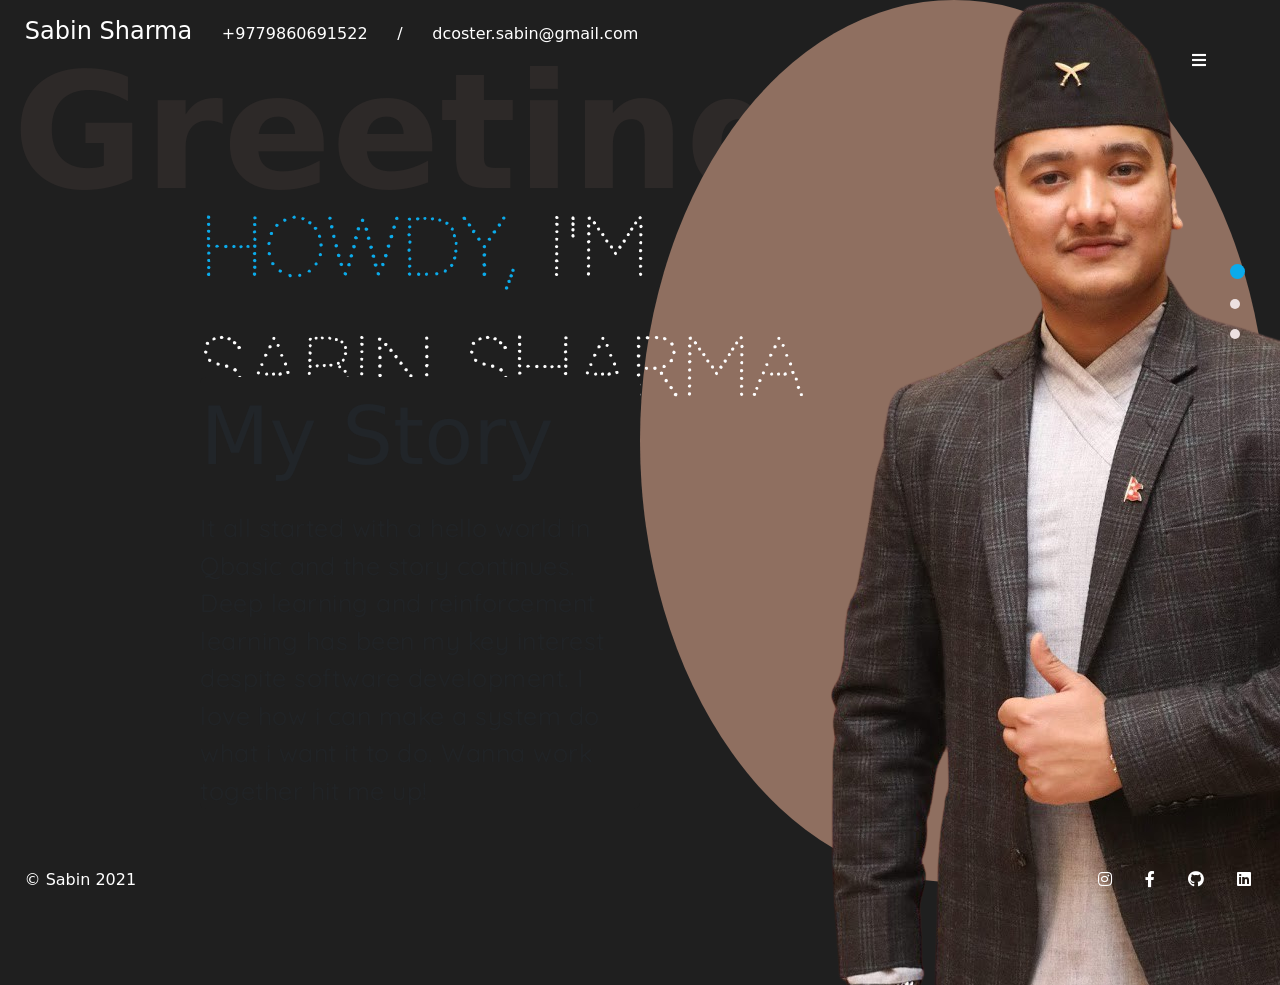
==== commit 33d59c2d: "hot fix 3" ====
--- a/index.html
+++ b/index.html
@@ -50,7 +50,7 @@
 
         <div class=" wrapper-nav">
             <span class="userlogo" onclick="window.location.href='https://dcostersabin.github.io/'">Sabin Sharma</span>
-            <span class="phone"> +977 9860691522</span>
+            <span class="phone"> +9779860691522</span>
             <span class="sep">/</span>
             <span class="email">dcoster.sabin@gmail.com</span>
             <i class="fas fa-bars menu" onclick="showSidebar()"></i>
@@ -80,12 +80,24 @@
                     </div>
 
                 </div>
+                <div class="mobile-footer">
+                    <div class="row">
+
+                        <div class="col">
+                            <span> <i class="fab fa-instagram logo" onclick="window.location.href='https://www.instagram.com/dcoster.sabin/'" ></i></span>
+                            <span> <i class="fab fa-facebook-f logo" onclick="window.location.href='https://www.facebook.com/sabin.sharma.73307'" ></i></span>
+                            <span><i class="fab fa-github logo" onclick="window.location.href='https://github.com/dcostersabin'" ></i></span>
+                            <span><i class="fab fa-linkedin logo" onclick="window.location.href='https://www.linkedin.com/in/sabin-sharma-398a63192/'"></i></span>
+                        </div>
+                    </div>
+                </div>
             </div>
 
             <div class="image-main">
 
                 <img src="/assets/images/self0.png" alt="">
             </div>
+            
             <div class="back-splash1"></div>
 
 
@@ -106,7 +118,7 @@
             </div>
             <div class="specialization">
                 <div class="row">
-                    <div class="col">
+                    <div class="col col-md-4">
                         <div class="card">
                             <div class="card-img-top"> <i class="fas fa-laptop-code "></i></div>
                             <div class="card-body">
@@ -119,28 +131,26 @@
                             </div>
                         </div>
                     </div>
-                    <div class="col">
+                    <div class="col col-md-4">
                         <div class="card">
                             <div class="card-img-top"> <i class="fas fa-brain"></i></div>
                             <div class="card-body">
                                 <h5 class="card-title">DEEP LEARNING</h5>
-                                <p class="card-text text-muted">Building a better, more efficient program and creating a
-                                    better end-user experience.
-                                    Formulate more efficient processes, solve problems, and create a more seamless
-                                    experience for users
-                                </p>
-                            </div>
-                        </div>
-                    </div>
-                    <div class="col">
+                                <p class="card-text text-muted">
+                                    Write and review lines of programming code using a range of programming languages.
+                                    Strong analytical skills to review systems and code to identify issues or areas for improvement.
+                                    Coordinate with other professionals in order to develop effective systems.
+                                </p>
+                            </div>
+                        </div>
+                    </div>
+                    <div class="col col-md-4">
                         <div class="card">
                             <div class="card-img-top"> <i class="fas fa-robot"></i></div>
                             <div class="card-body">
                                 <h5 class="card-title">IOT</h5>
-                                <p class="card-text text-muted">Building a better, more efficient program and creating a
-                                    better end-user experience.
-                                    Formulate more efficient processes, solve problems, and create a more seamless
-                                    experience for users
+                                <p class="card-text text-muted">
+                                    Not a professional but I love building cool stuffs
                                 </p>
                             </div>
                         </div>
@@ -236,8 +246,10 @@
             </div>
         </div>
 
+       
+
         <div class="wrapper-footer">
-            <div class=" footer">
+            <div class="footer">
                 <div class="row">
                     <div class="col col-md-10">
                         <span class="footer-copy">
--- a/assets/style.css
+++ b/assets/style.css
@@ -1,303 +1,569 @@
-.body{
-    background-color: #1F1F1F;
+@media only screen and (min-width:800px) {
+    .body{
+        background-color: #1F1F1F;
+    }
+    
+    .back-splash1
+    {
+        position: absolute;
+        height: 98vh;
+        margin-left: 50%;
+        width: 50%;
+        background-color: #8F6F60;
+        z-index: -20;
+        border-radius: 50%;
+       
+    }
+
+    .mobile-footer{
+        display: none;
+    }
+    
+    
+    .img-2 img{
+        display: none;
+    }
+    
+    .userlogo
+    {
+        color: #FFFFFF;
+        font-size: 1.5em;
+        cursor: pointer;
+    }
+    
+    .email
+    {
+        color: #FFFFFF;
+        margin-left: 2%;
+    }
+    
+    .menu{
+        color: #FFFFFF;
+        margin-left: 95%;
+        cursor: pointer;
+    }
+    
+    .sidebar{
+        position: absolute;
+        background-color: #1F1F1F;
+        height:100vh;
+        width: 19%;
+        z-index: 4000;
+        margin-left: 80%;
+        opacity: 0.9;
+    }
+    
+    .sidebar .close{
+        height: 10vh;
+        position: relative;
+        margin-top: 5%;
+        margin-left: 90%;
+        color: red;
+        cursor: pointer;
+    }
+    
+    .sidebar-items
+    {
+    
+        margin-left: 30%;
+        color: #FFFFFF;
+        font-size: 2em;
+    }
+    
+    .sidebar-items ul {
+        list-style-type: none;
+    }
+    
+    .sidebar-items li {
+        margin-bottom: 10%;
+        cursor: pointer;
+    }
+    
+    .sidebar-footer{
+        /* margin-top: %; */
+        width: 96%;
+    }
+    
+    .logos{
+        
+        margin-left: 3%;
+    }
+    
+    
+    .phone{
+        color: #FFFFFF;
+        margin-left: 2%;
+    }
+    .sep{
+        color: #FFFFFF;
+        padding-left: 2%;
+    }
+    
+    .wrapper-main1{
+        position: relative;
+        z-index: 1;
+        height: 95vh;
+    }
+    
+    .wrapper-main2{
+        position: relative;
+        height: 95vh;
+        z-index: 1;
+        color: #FFFFFF;
+    }
+    
+    .wrapper-main3{
+        position: relative;
+        height: 95vh;
+        z-index: 1;
+        color: #FFFFFF;
+    }
+    
+    
+    .wrapper-footer{
+        position: relative;
+        padding: 1%;
+        z-index: 100;
+    }
+    
+    .wrapper-nav
+    {
+        position: absolute;
+        z-index: 100;
+        width: 96%;
+        margin: 1%;
+    }
+    
+    .text-main{
+        position: absolute;
+        padding-top: 15%;
+        padding-left: 15%;
+        font-family: 'Codystar', cursive;
+        font-size: 5em;
+    }
+    
+    .wrapper-main1 .specialization
+    {
+        position: absolute;
+        padding-top: 30%;
+        padding-left: 15%;
+        font-size: 5em;
+        width: 50%;
+    }
+    
+    .wrapper-main1 .specialization .card-text 
+    {
+      letter-spacing: 0.5px;  
+      font-family: 'Seymour One', sans-serif;
+    }
+    
+    
+    .specialization{
+        position: absolute;
+        padding-top: 22%;
+        padding-left: 20%;
+        font-size: 5em;
+        width: 100%;
+    }
+    
+    .specialization .card .card-img-top{
+        color: #0babeb;
+    }
+    
+    .specialization .card .card-body
+    {
+        padding: 0px;
+    }
+    
+    .specialization .card{
+        background-color: #1F1F1F;
+        border-style: none;
+    }
+    
+    .specialization .card .card-body .card-text{
+        padding-top: 1%;
+        font-size: 25px;
+        font-family: 'Quicksand', sans-serif;
+    }
+    
+    .image-main{
+        position:absolute;
+        padding-left: 54%;
+    }
+    .greetings{
+        color: #0babeb;
+    }
+    
+    .name ,.pre-greet{
+        color: white;
+    
+    }
+    .footer{
+       float: left;
+       width: 100%;
+    }
+    .footer-copy{
+        color:#FFFFFF ;
+    }
+    .logo{
+        color: #FFFFFF;
+        padding-left: 15%;
+        cursor: pointer;
+    }
+    
+    .wrapper-scroller{
+        margin-top: 20%;
+        margin-left: 96%;
+        padding: 1%;
+        position: absolute;
+        z-index: 200;
+    }
+    .dot{
+        height: 10px;
+        width: 10px;
+        background-color: rgb(236, 225, 225);
+        border-radius: 50%;
+        margin-bottom: 20px;
+        cursor: pointer;
+    }
+    .watermark{
+        margin: 1%;
+        width: 95%;
+        position: absolute;
+        z-index: -1000000;
+        font-size: 10rem;
+        font-weight: 800;
+        color: #2D2928;
+    }
+    .resume
+    {
+        width: 20%;
+        position: absolute;
+        margin-top: 35%;
+        z-index: -1000000;
+        color: #FFFFFF;
+      
+    }
+    
+    .education{
+        position: absolute;
+        margin-top: 10%;
+        margin-left: 10%;
+        width: 90%;
+    
+    }
+    
+    .education .card 
+    {
+        
+        background-color: #8F6F60;
+        border-style: none;
+    }
+    
+    .education .title{
+        font-size: 4em;;
+        font-family: 'Quicksand', sans-serif;
+        color:#CCC2C3;
+        font-weight: bold;
+    }
+    .education .education-box{
+        width: 75%;
+        background-color: #8b756b;
+        margin-top: -5%;
+        margin-left: -3%;
+        /* height: 60vh; */
+    }
+    
+    
+    .education-wrapper2{
+        margin-top: 10%;
+    }
+    .education-text-title
+    {
+        padding-left: 5%;
+        padding-top: 10%;
+        color: #dbbdae;
+        font-family: 'Merriweather', serif;
+        font-size: 1.5em;
+        text-align: center;
+        letter-spacing: 2px;
+    
+    }
+    
+    .education-text
+    {
+        padding-top: 5%;
+        padding-left: 5%;
+        font-family: 'Montserrat', sans-serif;
+        font-size: 2em;
+        color: #FFFFFF;
+        width: 90%;
+    }
+    
+    .education-text2
+    {
+        padding-top: 5%;
+        padding-left: 5%;
+        font-family: 'Montserrat', sans-serif;
+        font-size: 20px;
+        color: #FFFFFF;
+        width: 90%;
+    }
+    
 }
 
-.back-splash1
-{
-    position: absolute;
-    height: 98vh;
-    margin-left: 50%;
-    width: 50%;
-    background-color: #8F6F60;
-    z-index: -20;
-    border-radius: 50%;
+@media only screen and (max-width:700px)  {
+
+    .body{
+        background-color: #1F1F1F;
+    }
+
+    .watermark{
+        display: none;
+    }
+
+    .sidebar{
+        display: none;
+    }
+
+    .userlogo
+    {
+        color: #FFFFFF;
+        font-size: 1.5em;
+        cursor: pointer;
+    }
+    
+    .email
+    {
+        margin-right: 10%;
+        color: #FFFFFF;
+        
+    }
+    
+    
+
+    .wrapper-nav{
+        margin-top: 5%;
+        width: 100%;
+    }
+
+    .wrapper-nav i{
+        display: none;
+    }
+
+    .sidebar{
+        position: absolute;
+        background-color: #1F1F1F;
+        height:100vh;
+        width: 40%;
+        z-index: 4000;
+        margin-left: 60%;
+        opacity: 0.9;
+    }
+    
+
+    .wrapper-main2{
+        position: relative;
+        height: 95vh;
+        z-index: 1;
+        color: #FFFFFF;
+    }
+
+
+    .wrapper-main3{
+        position: relative;
+        height: 95vh;
+        z-index: 1;
+        color: #FFFFFF;
+    }
+
+
+    .wrapper-scroller{
+        margin-left: 90%;
+        margin-top: -20%;
+        padding: 1%;
+        position: absolute;
+        z-index: 2000;
+    }
+    .dot{
+        height: 10px;
+        width: 10px;
+        background-color: rgb(236, 225, 225);
+        border-radius: 50%;
+        margin-bottom: 20px;
+        cursor: pointer;
+    }
+
+    .back-splash1{
+        display: none;
+    }
+
+    .menu{
+        display: none;
+    }
+
+    .sep{
+        color: #FFFFFF;
+        padding-left: 2%;
+    }
+
+    .phone{
+        color: #FFFFFF;
+        margin-left: 99%;
+    }
+
+    .wrapper-main1{
+       height: 96vh;
+       z-index: 1;
+    }
+    
+    .image-main img{
+        display: none;
+
+    }
+
+    .text-main{
+        width: 100%;
+        position: absolute;
+        font-family: 'Codystar', cursive;
+        font-size: 3em;
+    }
+
+    .greetings{
+        color: #0babeb;
+    }
+    
+    .name ,.pre-greet{
+        color: white;
+    }
+    
    
-}
-
-
-
-.userlogo
-{
-    color: #FFFFFF;
-    font-size: 1.5em;
-    cursor: pointer;
-}
-
-.email
-{
-    color: #FFFFFF;
-    margin-left: 2%;
-}
-
-.menu{
-    color: #FFFFFF;
-    margin-left: 95%;
-    cursor: pointer;
-}
-
-.sidebar{
-    position: absolute;
-    background-color: #1F1F1F;
-    height:100vh;
-    width: 19%;
-    z-index: 4000;
-    margin-left: 80%;
-    opacity: 0.9;
-}
-
-.sidebar .close{
-    height: 10vh;
-    position: relative;
-    margin-top: 5%;
-    margin-left: 90%;
-    color: red;
-    cursor: pointer;
-}
-
-.sidebar-items
-{
-
-    margin-left: 30%;
-    color: #FFFFFF;
-    font-size: 2em;
-}
-
-.sidebar-items ul {
-    list-style-type: none;
-}
-
-.sidebar-items li {
-    margin-bottom: 10%;
-    cursor: pointer;
-}
-
-.sidebar-footer{
-    /* margin-top: %; */
-    width: 96%;
-}
-
-.logos{
-    
-    margin-left: 3%;
-}
-
-
-.phone{
-    color: #FFFFFF;
-    margin-left: 2%;
-}
-.sep{
-    color: #FFFFFF;
-    padding-left: 2%;
-}
-
-.wrapper-main1{
-    position: relative;
-    z-index: 1;
-    height: 95vh;
-}
-
-.wrapper-main2{
-    position: relative;
-    height: 95vh;
-    z-index: 1;
-    color: #FFFFFF;
-}
-
-.wrapper-main3{
-    position: relative;
-    height: 95vh;
-    z-index: 1;
-    color: #FFFFFF;
-}
-
-
-.wrapper-footer{
-    position: relative;
-    padding: 1%;
-    z-index: 100;
-}
-
-.wrapper-nav
-{
-    position: absolute;
-    z-index: 100;
-    width: 96%;
-    margin: 1%;
-}
-
-.text-main{
-    position: absolute;
-    padding-top: 15%;
-    padding-left: 15%;
-    font-family: 'Codystar', cursive;
-    font-size: 5em;
-}
-
-.wrapper-main1 .specialization
-{
-    position: absolute;
-    padding-top: 30%;
-    padding-left: 15%;
-    font-size: 5em;
-    width: 50%;
-}
-
-.wrapper-main1 .specialization .card-text 
-{
-  letter-spacing: 0.5px;  
-  font-family: 'Seymour One', sans-serif;
-}
-
-
-.specialization{
-    position: absolute;
-    padding-top: 22%;
-    padding-left: 20%;
-    font-size: 5em;
-    width: 100%;
-}
-
-.specialization .card .card-img-top{
-    color: #0babeb;
-}
-
-.specialization .card .card-body
-{
-    padding: 0px;
-}
-
-.specialization .card{
-    background-color: #1F1F1F;
-    border-style: none;
-}
-
-.specialization .card .card-body .card-text{
-    padding-top: 1%;
-    font-size: 25px;
-    font-family: 'Quicksand', sans-serif;
-}
-
-.image-main{
-    position:absolute;
-    padding-left: 54%;
-}
-.greetings{
-    color: #0babeb;
-}
-
-.name ,.pre-greet{
-    color: white;
-
-}
-.footer{
-   float: left;
-   width: 100%;
-}
-.footer-copy{
-    color:#FFFFFF ;
-}
-.logo{
-    color: #FFFFFF;
-    padding-left: 15%;
-    cursor: pointer;
-}
-
-.wrapper-scroller{
-    margin-top: 20%;
-    margin-left: 96%;
-    padding: 1%;
-    position: absolute;
-    z-index: 200;
-}
-.dot{
-    height: 10px;
-    width: 10px;
-    background-color: rgb(236, 225, 225);
-    border-radius: 50%;
-    margin-bottom: 20px;
-    cursor: pointer;
-}
-.watermark{
-    margin: 1%;
-    width: 95%;
-    position: absolute;
-    z-index: -1000000;
-    font-size: 10rem;
-    font-weight: 800;
-    color: #2D2928;
-}
-.resume
-{
-    width: 20%;
-    position: absolute;
-    margin-top: 35%;
-    z-index: -1000000;
-    color: #FFFFFF;
+
+    .specialization{
+        position: absolute;
+        margin-top: 40%;
+        /* padding-left: 20%; */
+        font-size: 5em;
+        width: 100%;
+    }
+    
+    .specialization .card .card-img-top{
+        color: #0babeb;
+    }
+    
+    .specialization .card .card-body
+    {
+        padding: 0px;
+    }
+    
+    .specialization .card{
+        background-color: #1F1F1F;
+        border-style: none;
+    }
+    
+    
+    .specialization .card .card-body .card-text{
+        padding-top: 1%;
+        font-size: 20px;
+        font-family: 'Quicksand', sans-serif;
+    }
+
+    .logo{
+        color: #FFFFFF;
+        /* padding-left: 1%; */
+        cursor: pointer;
+        margin-top: 2%;
+    
+    }
+
   
-}
-
-.education{
-    position: absolute;
-    margin-top: 10%;
-    margin-left: 10%;
-    width: 90%;
-
-}
-
-.education .card 
-{
-    
-    background-color: #8F6F60;
-    border-style: none;
-}
-
-.education .title{
-    font-size: 4em;;
-    font-family: 'Quicksand', sans-serif;
-    color:#CCC2C3;
-    font-weight: bold;
-}
-.education .education-box{
-    width: 75%;
-    background-color: #8b756b;
-    margin-top: -5%;
-    margin-left: -3%;
-    height: 60vh;
-}
-
-
-.education-wrapper2{
-    margin-top: 10%;
-}
-.education-text-title
-{
-    padding-left: 5%;
-    padding-top: 10%;
-    color: #dbbdae;
-    font-family: 'Merriweather', serif;
-    font-size: 1.5em;
-    text-align: center;
-    letter-spacing: 2px;
-
-}
-
-.education-text
-{
-    padding-top: 5%;
-    padding-left: 5%;
-    font-family: 'Montserrat', sans-serif;
-    font-size: 2em;
-    color: #FFFFFF;
-    width: 90%;
-}
-
-.education-text2
-{
-    padding-top: 5%;
-    padding-left: 5%;
-    font-family: 'Montserrat', sans-serif;
-    font-size: 20px;
-    color: #FFFFFF;
-    width: 90%;
-}
+    .wrapper-footer{
+        display: none;
+    }
+
+ 
+.wrapper-main1 .specialization .card-title{
+        display: none;
+    }
+
+    .resume
+    {
+        width: 20%;
+        position: absolute;
+        margin-top: 30%;
+        z-index: -1000000;
+        color: #FFFFFF;
+      
+    }
+    
+    .education{
+        position: absolute;
+        margin-top: 2%;
+        margin-left: 2%;
+        width: 100%;
+    
+    }
+    .wrapper-main1{
+        position: relative;
+        z-index: 1;
+        height: 95vh;
+    }
+    
+    .education .card 
+    {
+        
+        background-color: #8F6F60;
+        border-style: none;
+    }
+    
+    .education .title{
+        font-size: 3em;;
+        font-family: 'Quicksand', sans-serif;
+        color:#CCC2C3;
+        font-weight: bold;
+    }
+    .education .education-box{
+        width: 100%;
+        background-color: #8b756b;
+        margin-top: -5%;
+        margin-left: -3%;
+        /* height: 60vh; */
+    }
+    
+    
+    .education-wrapper2{
+        margin-top: 10%;
+    }
+    .education-text-title
+    {
+        padding-left: 5%;
+        padding-top: 10%;
+        color: #dbbdae;
+        font-family: 'Merriweather', serif;
+        font-size: 1.5em;
+        text-align: center;
+        letter-spacing: 2px;
+    
+    }
+    
+    .education-text
+    {
+        padding-top: 5%;
+        padding-left: 5%;
+        font-family: 'Montserrat', sans-serif;
+        font-size:25px;
+        color: #FFFFFF;
+        width: 90%;
+    }
+    
+    .education-text2
+    {
+        padding-top: 5%;
+        padding-left: 5%;
+        font-family: 'Montserrat', sans-serif;
+        font-size: 25px;
+        color: #FFFFFF;
+        width: 90%;
+    }
+    
+}
